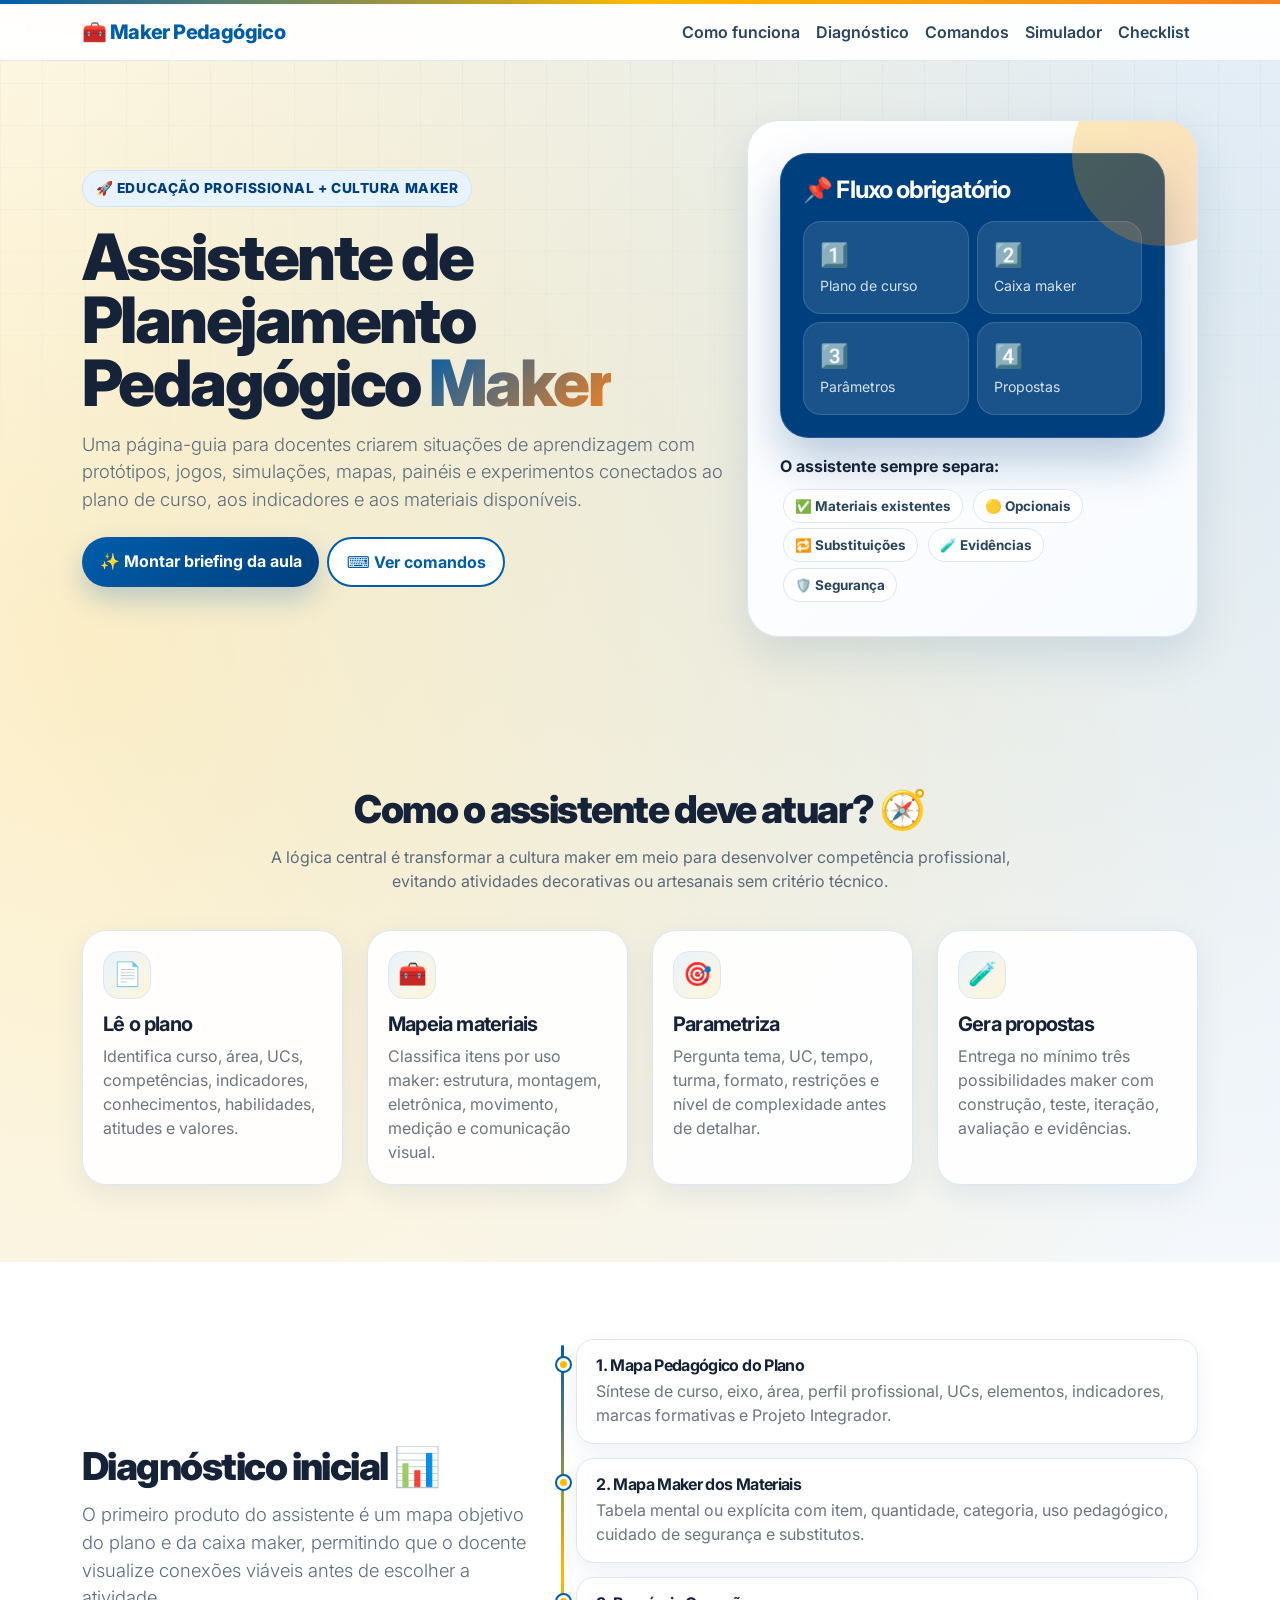
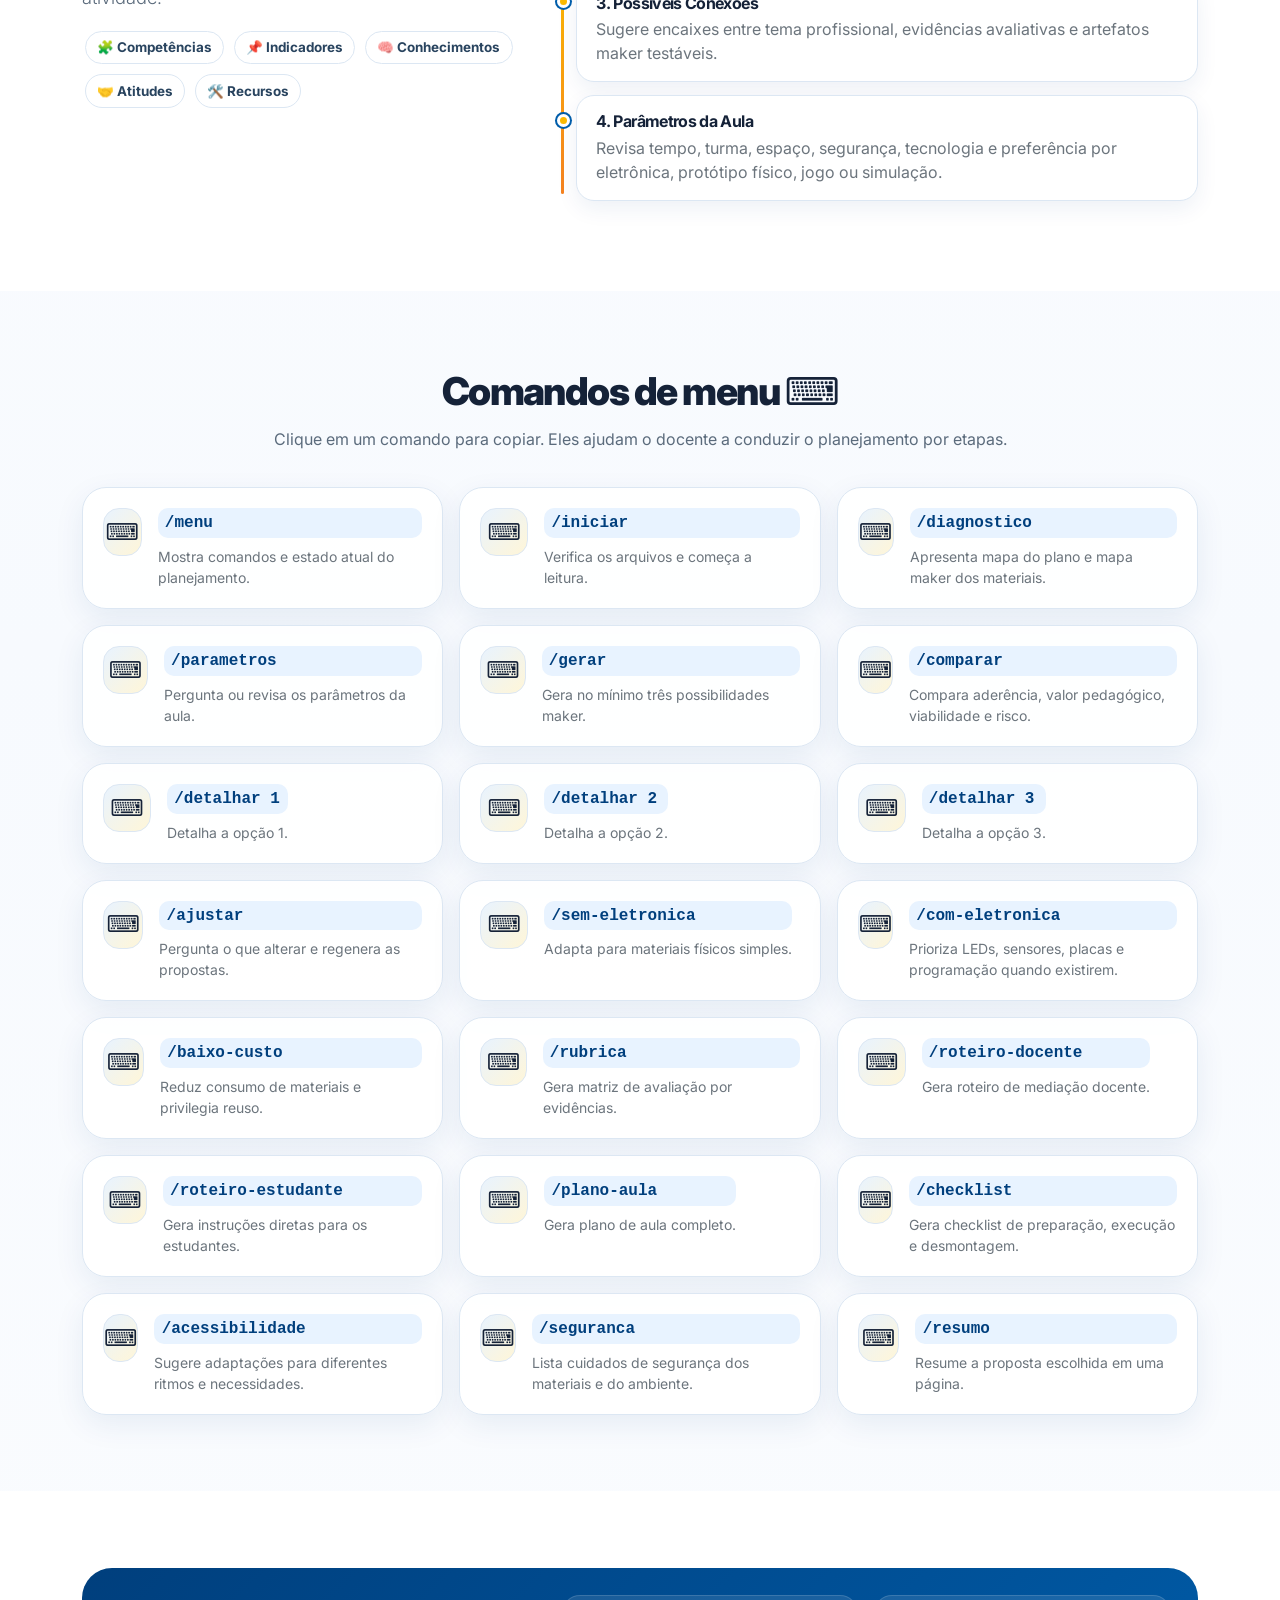
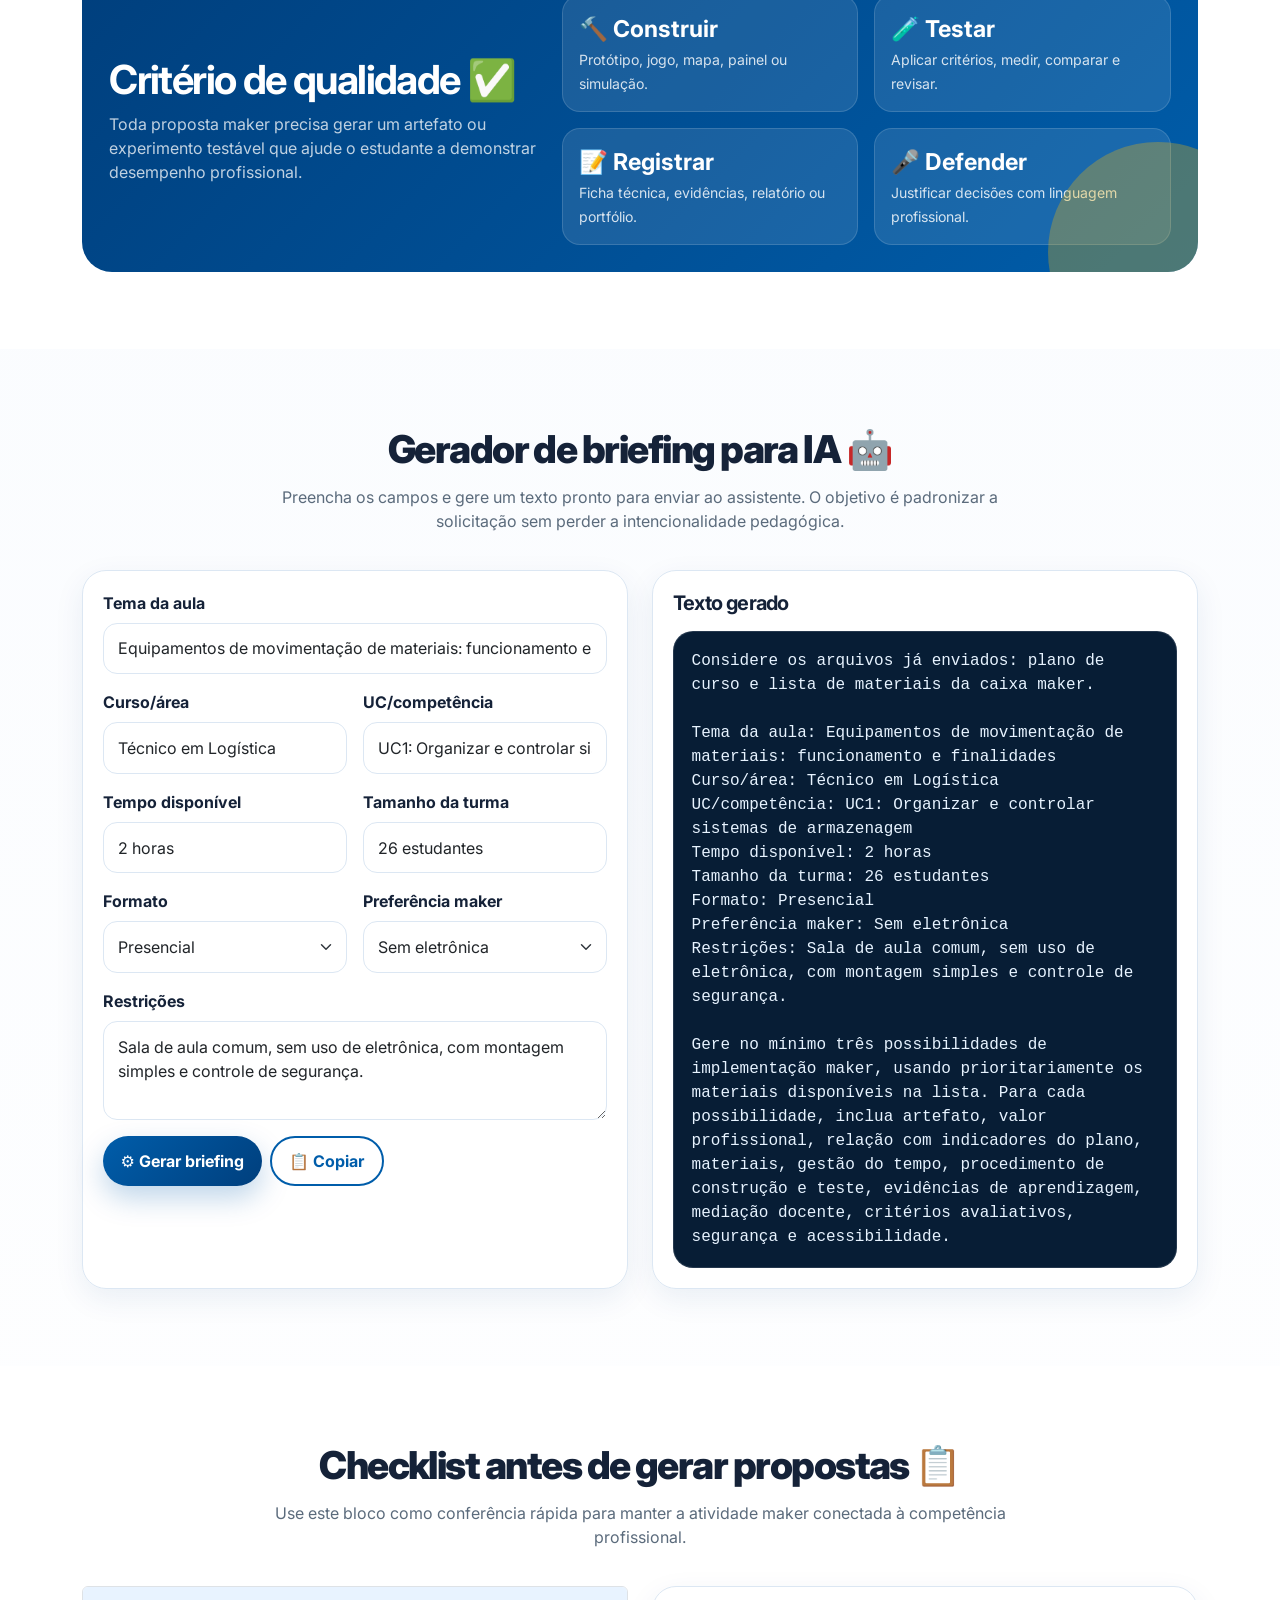
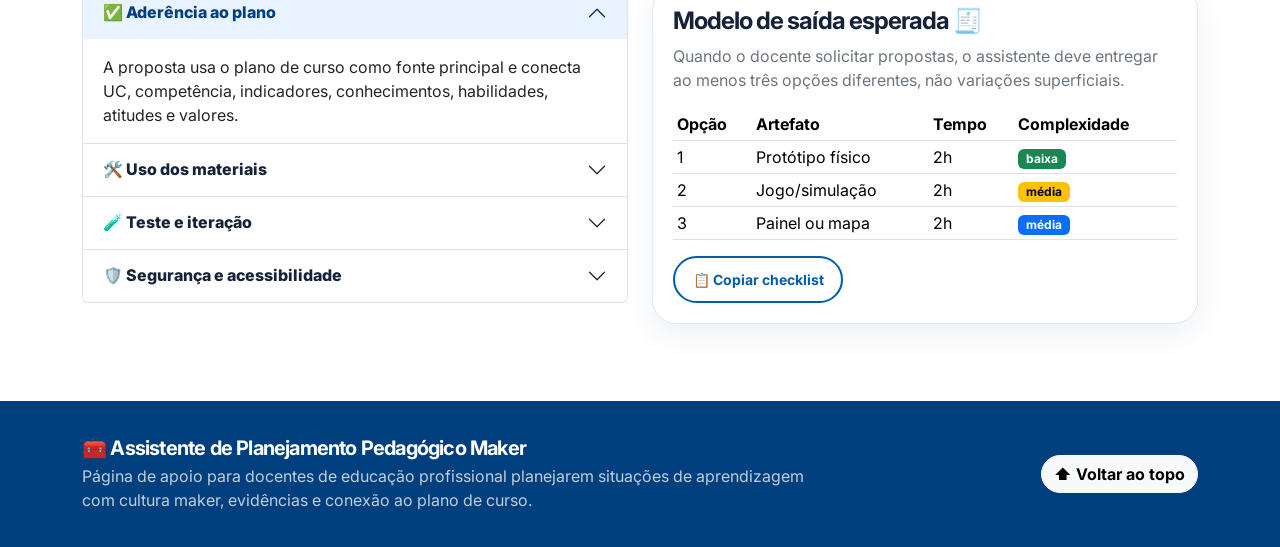
==== index.html @ 3ff9f296 "Add files via upload" ====
<!doctype html>
<html lang="pt-BR">
<head>
  <meta charset="utf-8">
  <meta name="viewport" content="width=device-width, initial-scale=1">
  <title>Assistente de Planejamento Pedagógico Maker | Senac SP</title>

  <!-- Bootstrap 5 -->
  <link href="https://cdn.jsdelivr.net/npm/bootstrap@5.3.3/dist/css/bootstrap.min.css" rel="stylesheet">
  <link rel="preconnect" href="https://fonts.googleapis.com">
  <link rel="preconnect" href="https://fonts.gstatic.com" crossorigin>
  <link href="https://fonts.googleapis.com/css2?family=Inter:wght@400;500;600;700;800&display=swap" rel="stylesheet">

  <style>
    :root{
      /* Paleta inspirada na identidade visual do Senac SP: azul institucional, amarelo/laranja de apoio e neutros claros */
      --senac-blue:#005DAA;
      --senac-blue-dark:#003F7D;
      --senac-blue-soft:#E8F3FF;
      --senac-yellow:#FBB900;
      --senac-orange:#F58220;
      --ink:#152238;
      --muted:#5B6B7C;
      --line:#DCE7F3;
      --bg:#F7FAFE;
      --white:#FFFFFF;
      --success:#1F9D55;
      --danger:#C0392B;
      --shadow:0 18px 45px rgba(0,63,125,.12);
      --radius:24px;
    }

    *{box-sizing:border-box}
    body{
      font-family:"Inter",system-ui,-apple-system,BlinkMacSystemFont,"Segoe UI",sans-serif;
      color:var(--ink);
      background:
        radial-gradient(circle at 8% 12%, rgba(251,185,0,.22), transparent 26%),
        radial-gradient(circle at 92% 5%, rgba(0,93,170,.13), transparent 24%),
        linear-gradient(180deg,#fff 0%, var(--bg) 42%, #fff 100%);
      overflow-x:hidden;
    }

    .navbar{
      backdrop-filter:blur(18px);
      background:rgba(255,255,255,.92);
      border-bottom:1px solid rgba(220,231,243,.9);
    }

    .navbar-brand{
      font-weight:800;
      color:var(--senac-blue)!important;
      letter-spacing:-.03em;
    }

    .nav-link{
      font-weight:600;
      color:#29445F!important;
    }

    .btn-senac{
      border:0;
      color:#fff;
      font-weight:700;
      border-radius:999px;
      padding:.75rem 1.1rem;
      background:linear-gradient(135deg,var(--senac-blue),var(--senac-blue-dark));
      box-shadow:0 12px 28px rgba(0,93,170,.25);
    }

    .btn-senac:hover{color:#fff; transform:translateY(-1px)}

    .btn-outline-senac{
      border:2px solid var(--senac-blue);
      color:var(--senac-blue);
      font-weight:700;
      border-radius:999px;
      padding:.68rem 1.1rem;
      background:#fff;
    }

    .btn-outline-senac:hover{
      color:#fff;
      background:var(--senac-blue);
    }

    .hero{
      position:relative;
      padding:7.5rem 0 4.5rem;
    }

    .hero::before{
      content:"";
      position:absolute;
      inset:0;
      background-image:
        linear-gradient(90deg, rgba(0,93,170,.06) 1px, transparent 1px),
        linear-gradient(0deg, rgba(0,93,170,.06) 1px, transparent 1px);
      background-size:42px 42px;
      mask-image:linear-gradient(180deg, rgba(0,0,0,.65), transparent 78%);
      pointer-events:none;
    }

    .hero-card{
      position:relative;
      background:linear-gradient(135deg,#fff 0%,#F8FBFF 100%);
      border:1px solid var(--line);
      border-radius:32px;
      box-shadow:var(--shadow);
      padding:2rem;
      overflow:hidden;
    }

    .hero-card::after{
      content:"";
      position:absolute;
      width:180px;
      height:180px;
      right:-55px;
      top:-55px;
      border-radius:50%;
      background:linear-gradient(135deg,var(--senac-yellow),var(--senac-orange));
      opacity:.28;
    }

    .eyebrow{
      display:inline-flex;
      align-items:center;
      gap:.5rem;
      background:var(--senac-blue-soft);
      color:var(--senac-blue-dark);
      border:1px solid #CFE6FF;
      padding:.45rem .8rem;
      border-radius:999px;
      font-size:.86rem;
      font-weight:800;
      text-transform:uppercase;
      letter-spacing:.04em;
    }

    h1,h2,h3,h4{letter-spacing:-.04em}
    h1{
      font-size:clamp(2.3rem,5vw,4.9rem);
      line-height:.98;
      font-weight:850;
      margin:1.2rem 0 1rem;
    }

    .text-gradient{
      background:linear-gradient(135deg,var(--senac-blue),var(--senac-orange));
      -webkit-background-clip:text;
      background-clip:text;
      color:transparent;
    }

    .lead{color:var(--muted); font-size:1.15rem}

    .floating-panel{
      background:var(--senac-blue-dark);
      color:#fff;
      border-radius:28px;
      padding:1.4rem;
      box-shadow:0 22px 48px rgba(0,63,125,.28);
      border:1px solid rgba(255,255,255,.14);
    }

    .metric{
      background:rgba(255,255,255,.1);
      border:1px solid rgba(255,255,255,.14);
      border-radius:18px;
      padding:1rem;
      height:100%;
    }

    .metric strong{font-size:1.45rem; display:block}
    .metric span{font-size:.88rem; opacity:.82}

    section{padding:4.8rem 0}

    .section-title{
      font-weight:850;
      font-size:clamp(1.8rem,3vw,3rem);
      margin-bottom:.8rem;
    }

    .section-subtitle{
      color:var(--muted);
      max-width:760px;
      margin:0 auto 2.3rem;
    }

    .soft-card{
      background:rgba(255,255,255,.94);
      border:1px solid var(--line);
      border-radius:var(--radius);
      padding:1.25rem;
      box-shadow:0 10px 30px rgba(0,63,125,.08);
      height:100%;
    }

    .icon-badge{
      width:48px;
      height:48px;
      border-radius:16px;
      display:grid;
      place-items:center;
      font-size:1.45rem;
      background:linear-gradient(135deg,var(--senac-blue-soft),#fff6d8);
      border:1px solid var(--line);
      margin-bottom:.85rem;
    }

    .pill{
      display:inline-flex;
      gap:.4rem;
      align-items:center;
      border-radius:999px;
      padding:.36rem .7rem;
      background:#fff;
      border:1px solid var(--line);
      font-size:.84rem;
      font-weight:700;
      color:#29445F;
      margin:.18rem;
    }

    .timeline{
      position:relative;
      padding-left:1.2rem;
    }

    .timeline::before{
      content:"";
      position:absolute;
      left:.25rem;
      top:.4rem;
      bottom:.4rem;
      width:3px;
      border-radius:999px;
      background:linear-gradient(var(--senac-blue),var(--senac-yellow),var(--senac-orange));
    }

    .timeline-item{
      position:relative;
      background:#fff;
      border:1px solid var(--line);
      border-radius:18px;
      padding:1rem 1rem 1rem 1.2rem;
      margin-bottom:.85rem;
      box-shadow:0 8px 22px rgba(0,63,125,.07);
    }

    .timeline-item::before{
      content:"";
      position:absolute;
      left:-1.24rem;
      top:1.1rem;
      width:13px;
      height:13px;
      border-radius:50%;
      background:var(--senac-yellow);
      border:3px solid #fff;
      box-shadow:0 0 0 2px var(--senac-blue);
    }

    .command-card{
      cursor:pointer;
      transition:.2s ease;
    }

    .command-card:hover{
      transform:translateY(-4px);
      border-color:#BBD9F6;
      box-shadow:0 16px 36px rgba(0,93,170,.13);
    }

    .command{
      color:var(--senac-blue-dark);
      font-weight:850;
      font-family:ui-monospace,SFMono-Regular,Menlo,Consolas,"Liberation Mono",monospace;
      background:var(--senac-blue-soft);
      border-radius:10px;
      padding:.18rem .45rem;
    }

    .workflow-box{
      background:linear-gradient(135deg,var(--senac-blue-dark),var(--senac-blue));
      color:#fff;
      border-radius:30px;
      padding:1.7rem;
      position:relative;
      overflow:hidden;
    }

    .workflow-box::after{
      content:"";
      position:absolute;
      inset:auto -70px -90px auto;
      width:220px;
      height:220px;
      border-radius:50%;
      background:rgba(251,185,0,.3);
    }

    .form-control,.form-select{
      border-radius:14px;
      border:1px solid var(--line);
      padding:.8rem .9rem;
    }

    .form-control:focus,.form-select:focus{
      border-color:var(--senac-blue);
      box-shadow:0 0 0 .22rem rgba(0,93,170,.12);
    }

    .output-box{
      min-height:210px;
      background:#071D35;
      color:#E7F3FF;
      border-radius:20px;
      padding:1.1rem;
      font-family:ui-monospace,SFMono-Regular,Menlo,Consolas,"Liberation Mono",monospace;
      white-space:pre-wrap;
      border:1px solid rgba(255,255,255,.12);
    }

    .accordion-button{
      font-weight:800;
      color:var(--ink);
    }

    .accordion-button:not(.collapsed){
      background:var(--senac-blue-soft);
      color:var(--senac-blue-dark);
      box-shadow:none;
    }

    .footer{
      background:var(--senac-blue-dark);
      color:#fff;
      padding:2.2rem 0;
    }

    .copy-toast{
      position:fixed;
      right:1rem;
      bottom:1rem;
      background:var(--senac-blue-dark);
      color:#fff;
      border:1px solid rgba(255,255,255,.15);
      padding:.85rem 1rem;
      border-radius:16px;
      box-shadow:0 18px 40px rgba(0,0,0,.25);
      transform:translateY(120%);
      opacity:0;
      transition:.25s ease;
      z-index:2000;
    }

    .copy-toast.show{
      transform:translateY(0);
      opacity:1;
    }

    .senac-stripe{
      height:6px;
      background:linear-gradient(90deg,var(--senac-blue),var(--senac-yellow),var(--senac-orange));
    }

    @media(max-width:767px){
      .hero{padding:6.2rem 0 3rem}
      .hero-card{padding:1.25rem}
      section{padding:3.2rem 0}
    }
  </style>
</head>
<body>
  <div class="senac-stripe fixed-top"></div>

  <nav class="navbar navbar-expand-lg fixed-top mt-1">
    <div class="container">
      <a class="navbar-brand" href="#inicio">🧰 Maker Pedagógico</a>
      <button class="navbar-toggler" type="button" data-bs-toggle="collapse" data-bs-target="#menuPrincipal" aria-controls="menuPrincipal" aria-expanded="false" aria-label="Abrir menu">
        <span class="navbar-toggler-icon"></span>
      </button>
      <div class="collapse navbar-collapse" id="menuPrincipal">
        <ul class="navbar-nav ms-auto mb-2 mb-lg-0">
          <li class="nav-item"><a class="nav-link" href="#como-funciona">Como funciona</a></li>
          <li class="nav-item"><a class="nav-link" href="#diagnostico">Diagnóstico</a></li>
          <li class="nav-item"><a class="nav-link" href="#comandos">Comandos</a></li>
          <li class="nav-item"><a class="nav-link" href="#simulador">Simulador</a></li>
          <li class="nav-item"><a class="nav-link" href="#checklist">Checklist</a></li>
        </ul>
      </div>
    </div>
  </nav>

  <header class="hero" id="inicio">
    <div class="container position-relative">
      <div class="row g-4 align-items-center">
        <div class="col-lg-7">
          <span class="eyebrow">🚀 Educação Profissional + Cultura Maker</span>
          <h1>Assistente de Planejamento Pedagógico <span class="text-gradient">Maker</span></h1>
          <p class="lead mb-4">Uma página-guia para docentes criarem situações de aprendizagem com protótipos, jogos, simulações, mapas, painéis e experimentos conectados ao plano de curso, aos indicadores e aos materiais disponíveis.</p>
          <div class="d-flex flex-wrap gap-2">
            <a href="#simulador" class="btn btn-senac">✨ Montar briefing da aula</a>
            <a href="#comandos" class="btn btn-outline-senac">⌨️ Ver comandos</a>
          </div>
        </div>
        <div class="col-lg-5">
          <div class="hero-card">
            <div class="floating-panel mb-3">
              <h2 class="h4 fw-bold mb-3">📌 Fluxo obrigatório</h2>
              <div class="row g-2">
                <div class="col-6">
                  <div class="metric"><strong>1️⃣</strong><span>Plano de curso</span></div>
                </div>
                <div class="col-6">
                  <div class="metric"><strong>2️⃣</strong><span>Caixa maker</span></div>
                </div>
                <div class="col-6">
                  <div class="metric"><strong>3️⃣</strong><span>Parâmetros</span></div>
                </div>
                <div class="col-6">
                  <div class="metric"><strong>4️⃣</strong><span>Propostas</span></div>
                </div>
              </div>
            </div>
            <p class="mb-2 fw-bold">O assistente sempre separa:</p>
            <span class="pill">✅ Materiais existentes</span>
            <span class="pill">🟡 Opcionais</span>
            <span class="pill">🔁 Substituições</span>
            <span class="pill">🧪 Evidências</span>
            <span class="pill">🛡️ Segurança</span>
          </div>
        </div>
      </div>
    </div>
  </header>

  <main>
    <section id="como-funciona">
      <div class="container">
        <div class="text-center">
          <h2 class="section-title">Como o assistente deve atuar? 🧭</h2>
          <p class="section-subtitle">A lógica central é transformar a cultura maker em meio para desenvolver competência profissional, evitando atividades decorativas ou artesanais sem critério técnico.</p>
        </div>
        <div class="row g-4">
          <div class="col-md-6 col-lg-3">
            <div class="soft-card">
              <div class="icon-badge">📄</div>
              <h3 class="h5 fw-bold">Lê o plano</h3>
              <p class="text-secondary mb-0">Identifica curso, área, UCs, competências, indicadores, conhecimentos, habilidades, atitudes e valores.</p>
            </div>
          </div>
          <div class="col-md-6 col-lg-3">
            <div class="soft-card">
              <div class="icon-badge">🧰</div>
              <h3 class="h5 fw-bold">Mapeia materiais</h3>
              <p class="text-secondary mb-0">Classifica itens por uso maker: estrutura, montagem, eletrônica, movimento, medição e comunicação visual.</p>
            </div>
          </div>
          <div class="col-md-6 col-lg-3">
            <div class="soft-card">
              <div class="icon-badge">🎯</div>
              <h3 class="h5 fw-bold">Parametriza</h3>
              <p class="text-secondary mb-0">Pergunta tema, UC, tempo, turma, formato, restrições e nível de complexidade antes de detalhar.</p>
            </div>
          </div>
          <div class="col-md-6 col-lg-3">
            <div class="soft-card">
              <div class="icon-badge">🧪</div>
              <h3 class="h5 fw-bold">Gera propostas</h3>
              <p class="text-secondary mb-0">Entrega no mínimo três possibilidades maker com construção, teste, iteração, avaliação e evidências.</p>
            </div>
          </div>
        </div>
      </div>
    </section>

    <section id="diagnostico" class="bg-white">
      <div class="container">
        <div class="row g-4 align-items-center">
          <div class="col-lg-5">
            <h2 class="section-title">Diagnóstico inicial 📊</h2>
            <p class="lead">O primeiro produto do assistente é um mapa objetivo do plano e da caixa maker, permitindo que o docente visualize conexões viáveis antes de escolher a atividade.</p>
            <div class="d-flex flex-wrap gap-1 mt-3">
              <span class="pill">🧩 Competências</span>
              <span class="pill">📌 Indicadores</span>
              <span class="pill">🧠 Conhecimentos</span>
              <span class="pill">🤝 Atitudes</span>
              <span class="pill">🛠️ Recursos</span>
            </div>
          </div>
          <div class="col-lg-7">
            <div class="timeline">
              <div class="timeline-item">
                <h3 class="h6 fw-bold mb-1">1. Mapa Pedagógico do Plano</h3>
                <p class="mb-0 text-secondary">Síntese de curso, eixo, área, perfil profissional, UCs, elementos, indicadores, marcas formativas e Projeto Integrador.</p>
              </div>
              <div class="timeline-item">
                <h3 class="h6 fw-bold mb-1">2. Mapa Maker dos Materiais</h3>
                <p class="mb-0 text-secondary">Tabela mental ou explícita com item, quantidade, categoria, uso pedagógico, cuidado de segurança e substitutos.</p>
              </div>
              <div class="timeline-item">
                <h3 class="h6 fw-bold mb-1">3. Possíveis Conexões</h3>
                <p class="mb-0 text-secondary">Sugere encaixes entre tema profissional, evidências avaliativas e artefatos maker testáveis.</p>
              </div>
              <div class="timeline-item">
                <h3 class="h6 fw-bold mb-1">4. Parâmetros da Aula</h3>
                <p class="mb-0 text-secondary">Revisa tempo, turma, espaço, segurança, tecnologia e preferência por eletrônica, protótipo físico, jogo ou simulação.</p>
              </div>
            </div>
          </div>
        </div>
      </div>
    </section>

    <section id="comandos">
      <div class="container">
        <div class="text-center">
          <h2 class="section-title">Comandos de menu ⌨️</h2>
          <p class="section-subtitle">Clique em um comando para copiar. Eles ajudam o docente a conduzir o planejamento por etapas.</p>
        </div>
        <div class="row g-3" id="commandGrid"></div>
      </div>
    </section>

    <section class="bg-white">
      <div class="container">
        <div class="workflow-box">
          <div class="row g-4 align-items-center position-relative">
            <div class="col-lg-5">
              <h2 class="fw-bold display-6">Critério de qualidade ✅</h2>
              <p class="mb-0 opacity-75">Toda proposta maker precisa gerar um artefato ou experimento testável que ajude o estudante a demonstrar desempenho profissional.</p>
            </div>
            <div class="col-lg-7">
              <div class="row g-3">
                <div class="col-md-6"><div class="metric"><strong>🔨 Construir</strong><span>Protótipo, jogo, mapa, painel ou simulação.</span></div></div>
                <div class="col-md-6"><div class="metric"><strong>🧪 Testar</strong><span>Aplicar critérios, medir, comparar e revisar.</span></div></div>
                <div class="col-md-6"><div class="metric"><strong>📝 Registrar</strong><span>Ficha técnica, evidências, relatório ou portfólio.</span></div></div>
                <div class="col-md-6"><div class="metric"><strong>🎤 Defender</strong><span>Justificar decisões com linguagem profissional.</span></div></div>
              </div>
            </div>
          </div>
        </div>
      </div>
    </section>

    <section id="simulador">
      <div class="container">
        <div class="text-center">
          <h2 class="section-title">Gerador de briefing para IA 🤖</h2>
          <p class="section-subtitle">Preencha os campos e gere um texto pronto para enviar ao assistente. O objetivo é padronizar a solicitação sem perder a intencionalidade pedagógica.</p>
        </div>
        <div class="row g-4">
          <div class="col-lg-6">
            <div class="soft-card">
              <div class="row g-3">
                <div class="col-12">
                  <label class="form-label fw-bold">Tema da aula</label>
                  <input id="tema" class="form-control" value="Equipamentos de movimentação de materiais: funcionamento e finalidades">
                </div>
                <div class="col-md-6">
                  <label class="form-label fw-bold">Curso/área</label>
                  <input id="curso" class="form-control" value="Técnico em Logística">
                </div>
                <div class="col-md-6">
                  <label class="form-label fw-bold">UC/competência</label>
                  <input id="uc" class="form-control" value="UC1: Organizar e controlar sistemas de armazenagem">
                </div>
                <div class="col-md-6">
                  <label class="form-label fw-bold">Tempo disponível</label>
                  <input id="tempo" class="form-control" value="2 horas">
                </div>
                <div class="col-md-6">
                  <label class="form-label fw-bold">Tamanho da turma</label>
                  <input id="turma" class="form-control" value="26 estudantes">
                </div>
                <div class="col-md-6">
                  <label class="form-label fw-bold">Formato</label>
                  <select id="formato" class="form-select">
                    <option selected>Presencial</option>
                    <option>Híbrido</option>
                    <option>A distância</option>
                  </select>
                </div>
                <div class="col-md-6">
                  <label class="form-label fw-bold">Preferência maker</label>
                  <select id="preferencia" class="form-select">
                    <option selected>Sem eletrônica</option>
                    <option>Com eletrônica/programação</option>
                    <option>Tanto faz</option>
                    <option>Baixo custo</option>
                  </select>
                </div>
                <div class="col-12">
                  <label class="form-label fw-bold">Restrições</label>
                  <textarea id="restricoes" class="form-control" rows="3">Sala de aula comum, sem uso de eletrônica, com montagem simples e controle de segurança.</textarea>
                </div>
                <div class="col-12 d-flex gap-2 flex-wrap">
                  <button class="btn btn-senac" onclick="gerarBriefing()">⚙️ Gerar briefing</button>
                  <button class="btn btn-outline-senac" onclick="copiarBriefing()">📋 Copiar</button>
                </div>
              </div>
            </div>
          </div>
          <div class="col-lg-6">
            <div class="soft-card h-100">
              <h3 class="h5 fw-bold mb-3">Texto gerado</h3>
              <div id="saida" class="output-box">Clique em “Gerar briefing” para montar sua solicitação.</div>
            </div>
          </div>
        </div>
      </div>
    </section>

    <section id="checklist" class="bg-white">
      <div class="container">
        <div class="text-center">
          <h2 class="section-title">Checklist antes de gerar propostas 📋</h2>
          <p class="section-subtitle">Use este bloco como conferência rápida para manter a atividade maker conectada à competência profissional.</p>
        </div>
        <div class="row g-4">
          <div class="col-lg-6">
            <div class="accordion" id="accordionChecklist">
              <div class="accordion-item">
                <h3 class="accordion-header"><button class="accordion-button" type="button" data-bs-toggle="collapse" data-bs-target="#item1">✅ Aderência ao plano</button></h3>
                <div id="item1" class="accordion-collapse collapse show" data-bs-parent="#accordionChecklist"><div class="accordion-body">A proposta usa o plano de curso como fonte principal e conecta UC, competência, indicadores, conhecimentos, habilidades, atitudes e valores.</div></div>
              </div>
              <div class="accordion-item">
                <h3 class="accordion-header"><button class="accordion-button collapsed" type="button" data-bs-toggle="collapse" data-bs-target="#item2">🛠️ Uso dos materiais</button></h3>
                <div id="item2" class="accordion-collapse collapse" data-bs-parent="#accordionChecklist"><div class="accordion-body">A atividade prioriza materiais disponíveis, separa opcionais e propõe substituições quando algum insumo estiver ausente ou ilegível.</div></div>
              </div>
              <div class="accordion-item">
                <h3 class="accordion-header"><button class="accordion-button collapsed" type="button" data-bs-toggle="collapse" data-bs-target="#item3">🧪 Teste e iteração</button></h3>
                <div id="item3" class="accordion-collapse collapse" data-bs-parent="#accordionChecklist"><div class="accordion-body">O estudante constrói, testa, mede ou compara, revisa a solução e apresenta evidências observáveis de aprendizagem.</div></div>
              </div>
              <div class="accordion-item">
                <h3 class="accordion-header"><button class="accordion-button collapsed" type="button" data-bs-toggle="collapse" data-bs-target="#item4">🛡️ Segurança e acessibilidade</button></h3>
                <div id="item4" class="accordion-collapse collapse" data-bs-parent="#accordionChecklist"><div class="accordion-body">A proposta considera riscos, descarte, reuso, diferentes ritmos de aprendizagem e formas equivalentes de participação.</div></div>
              </div>
            </div>
          </div>
          <div class="col-lg-6">
            <div class="soft-card">
              <h3 class="h4 fw-bold">Modelo de saída esperada 🧾</h3>
              <p class="text-secondary">Quando o docente solicitar propostas, o assistente deve entregar ao menos três opções diferentes, não variações superficiais.</p>
              <div class="table-responsive">
                <table class="table table-sm align-middle">
                  <thead>
                    <tr>
                      <th>Opção</th>
                      <th>Artefato</th>
                      <th>Tempo</th>
                      <th>Complexidade</th>
                    </tr>
                  </thead>
                  <tbody>
                    <tr><td>1</td><td>Protótipo físico</td><td>2h</td><td><span class="badge text-bg-success">baixa</span></td></tr>
                    <tr><td>2</td><td>Jogo/simulação</td><td>2h</td><td><span class="badge text-bg-warning">média</span></td></tr>
                    <tr><td>3</td><td>Painel ou mapa</td><td>2h</td><td><span class="badge text-bg-primary">média</span></td></tr>
                  </tbody>
                </table>
              </div>
              <button class="btn btn-outline-senac btn-sm" onclick="copiarChecklist()">📋 Copiar checklist</button>
            </div>
          </div>
        </div>
      </div>
    </section>
  </main>

  <footer class="footer">
    <div class="container">
      <div class="row g-3 align-items-center">
        <div class="col-md-8">
          <h2 class="h5 fw-bold mb-1">🧰 Assistente de Planejamento Pedagógico Maker</h2>
          <p class="mb-0 opacity-75">Página de apoio para docentes de educação profissional planejarem situações de aprendizagem com cultura maker, evidências e conexão ao plano de curso.</p>
        </div>
        <div class="col-md-4 text-md-end">
          <a class="btn btn-light rounded-pill fw-bold" href="#inicio">⬆️ Voltar ao topo</a>
        </div>
      </div>
    </div>
  </footer>

  <div id="toast" class="copy-toast">✅ Copiado para a área de transferência!</div>

  <script src="https://cdn.jsdelivr.net/npm/bootstrap@5.3.3/dist/js/bootstrap.bundle.min.js"></script>
  <script>
    const comandos = [
      {cmd:'/menu', desc:'Mostra comandos e estado atual do planejamento.'},
      {cmd:'/iniciar', desc:'Verifica os arquivos e começa a leitura.'},
      {cmd:'/diagnostico', desc:'Apresenta mapa do plano e mapa maker dos materiais.'},
      {cmd:'/parametros', desc:'Pergunta ou revisa os parâmetros da aula.'},
      {cmd:'/gerar', desc:'Gera no mínimo três possibilidades maker.'},
      {cmd:'/comparar', desc:'Compara aderência, valor pedagógico, viabilidade e risco.'},
      {cmd:'/detalhar 1', desc:'Detalha a opção 1.'},
      {cmd:'/detalhar 2', desc:'Detalha a opção 2.'},
      {cmd:'/detalhar 3', desc:'Detalha a opção 3.'},
      {cmd:'/ajustar', desc:'Pergunta o que alterar e regenera as propostas.'},
      {cmd:'/sem-eletronica', desc:'Adapta para materiais físicos simples.'},
      {cmd:'/com-eletronica', desc:'Prioriza LEDs, sensores, placas e programação quando existirem.'},
      {cmd:'/baixo-custo', desc:'Reduz consumo de materiais e privilegia reuso.'},
      {cmd:'/rubrica', desc:'Gera matriz de avaliação por evidências.'},
      {cmd:'/roteiro-docente', desc:'Gera roteiro de mediação docente.'},
      {cmd:'/roteiro-estudante', desc:'Gera instruções diretas para os estudantes.'},
      {cmd:'/plano-aula', desc:'Gera plano de aula completo.'},
      {cmd:'/checklist', desc:'Gera checklist de preparação, execução e desmontagem.'},
      {cmd:'/acessibilidade', desc:'Sugere adaptações para diferentes ritmos e necessidades.'},
      {cmd:'/seguranca', desc:'Lista cuidados de segurança dos materiais e do ambiente.'},
      {cmd:'/resumo', desc:'Resume a proposta escolhida em uma página.'}
    ];

    const grid = document.getElementById('commandGrid');
    comandos.forEach(item => {
      const col = document.createElement('div');
      col.className = 'col-md-6 col-lg-4';
      col.innerHTML = `
        <div class="soft-card command-card" onclick="copiarTexto('${item.cmd.replace('/','\\/')}')" title="Clique para copiar">
          <div class="d-flex align-items-start gap-3">
            <div class="icon-badge mb-0">⌨️</div>
            <div>
              <div class="command">${item.cmd}</div>
              <p class="small text-secondary mb-0 mt-2">${item.desc}</p>
            </div>
          </div>
        </div>`;
      grid.appendChild(col);
    });

    function gerarBriefing(){
      const tema = document.getElementById('tema').value.trim();
      const curso = document.getElementById('curso').value.trim();
      const uc = document.getElementById('uc').value.trim();
      const tempo = document.getElementById('tempo').value.trim();
      const turma = document.getElementById('turma').value.trim();
      const formato = document.getElementById('formato').value;
      const preferencia = document.getElementById('preferencia').value;
      const restricoes = document.getElementById('restricoes').value.trim();

      const texto = `Considere os arquivos já enviados: plano de curso e lista de materiais da caixa maker.\n\nTema da aula: ${tema}\nCurso/área: ${curso}\nUC/competência: ${uc}\nTempo disponível: ${tempo}\nTamanho da turma: ${turma}\nFormato: ${formato}\nPreferência maker: ${preferencia}\nRestrições: ${restricoes}\n\nGere no mínimo três possibilidades de implementação maker, usando prioritariamente os materiais disponíveis na lista. Para cada possibilidade, inclua artefato, valor profissional, relação com indicadores do plano, materiais, gestão do tempo, procedimento de construção e teste, evidências de aprendizagem, mediação docente, critérios avaliativos, segurança e acessibilidade.`;

      document.getElementById('saida').textContent = texto;
    }

    async function copiarTexto(texto){
      const normalizado = texto.replace('\\/','/');
      await navigator.clipboard.writeText(normalizado);
      mostrarToast();
    }

    async function copiarBriefing(){
      const saida = document.getElementById('saida').textContent;
      await navigator.clipboard.writeText(saida);
      mostrarToast();
    }

    async function copiarChecklist(){
      const texto = `Checklist antes de gerar propostas maker:\n- Usar o plano de curso como fonte principal.\n- Conectar UC, competência, indicadores, conhecimentos, habilidades, atitudes e valores.\n- Usar materiais existentes e separar opcionais/substituições.\n- Gerar artefato, protótipo, simulação, jogo, mapa, painel ou experimento testável.\n- Incluir construção, teste, iteração e reflexão.\n- Prever gestão do tempo, evidências, segurança, acessibilidade e descarte/reuso.`;
      await navigator.clipboard.writeText(texto);
      mostrarToast();
    }

    function mostrarToast(){
      const toast = document.getElementById('toast');
      toast.classList.add('show');
      setTimeout(()=>toast.classList.remove('show'),2200);
    }

    gerarBriefing();
  </script>
</body>
</html>
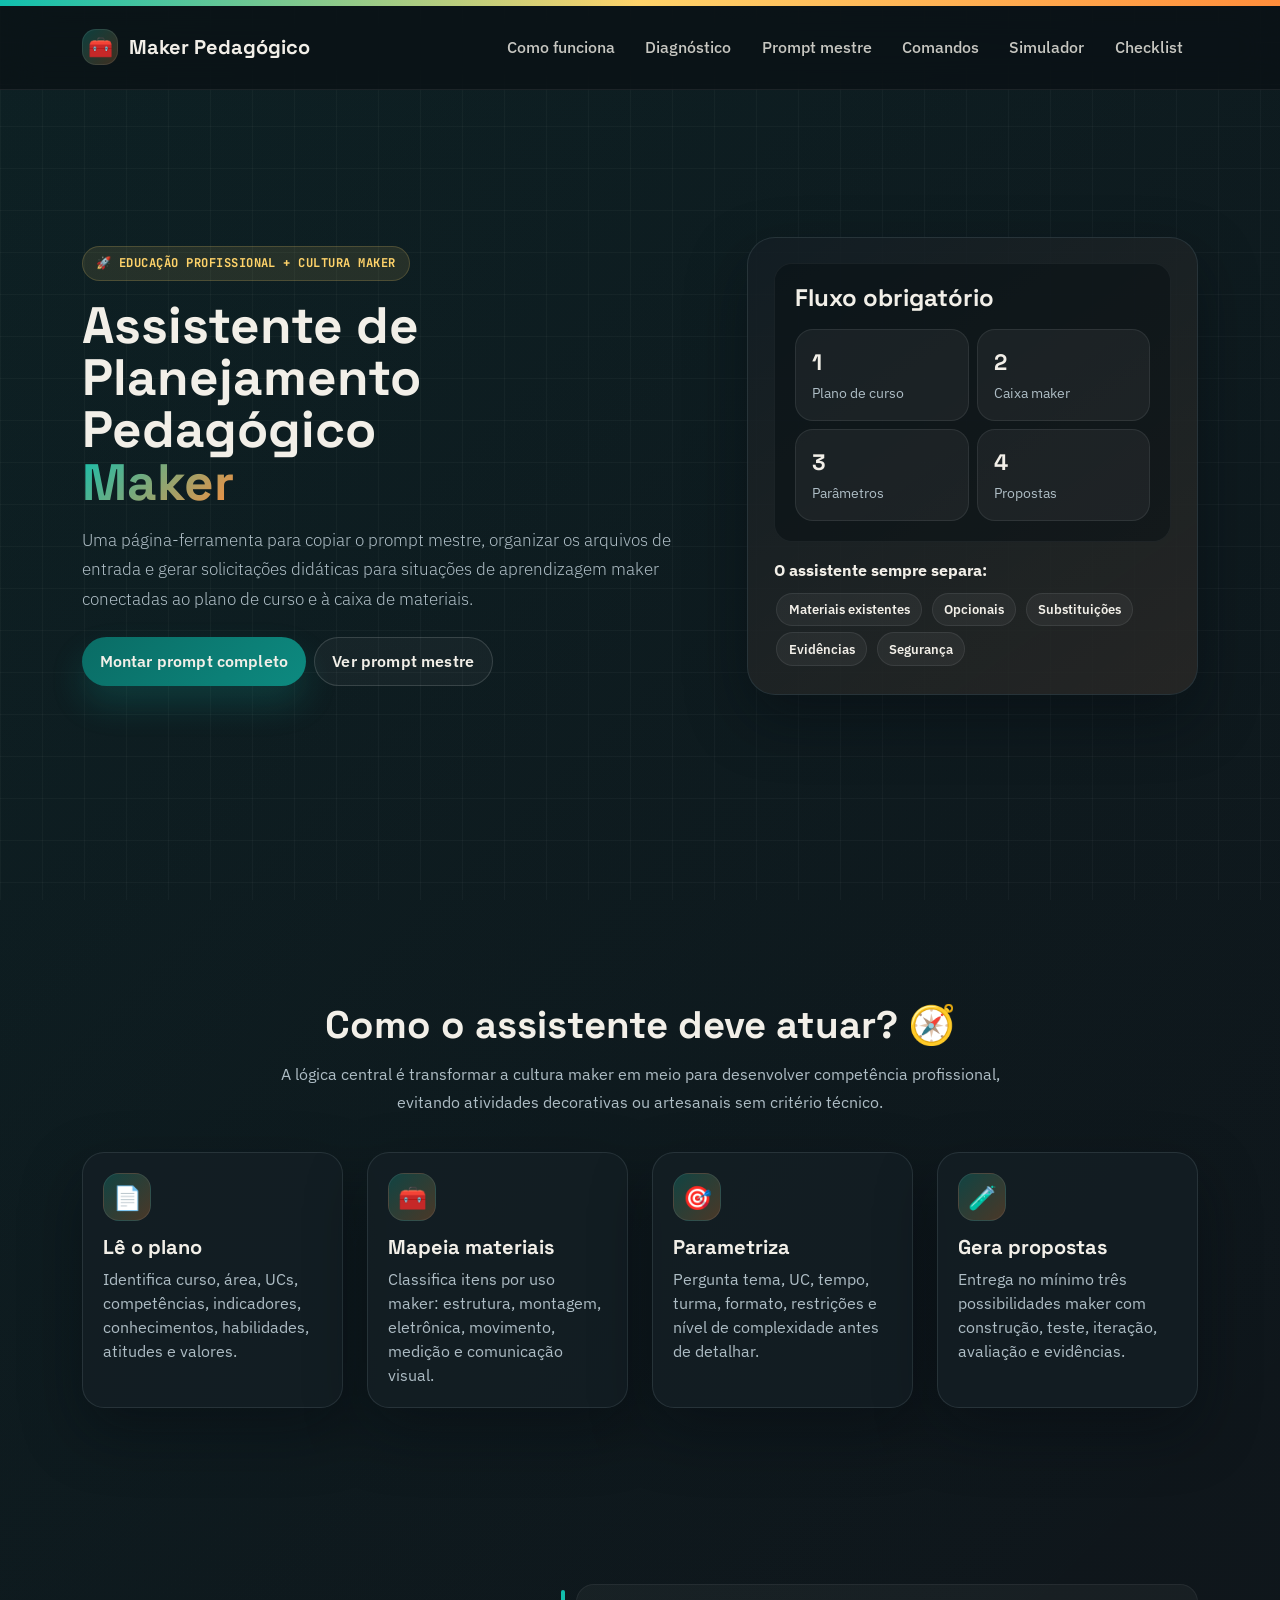
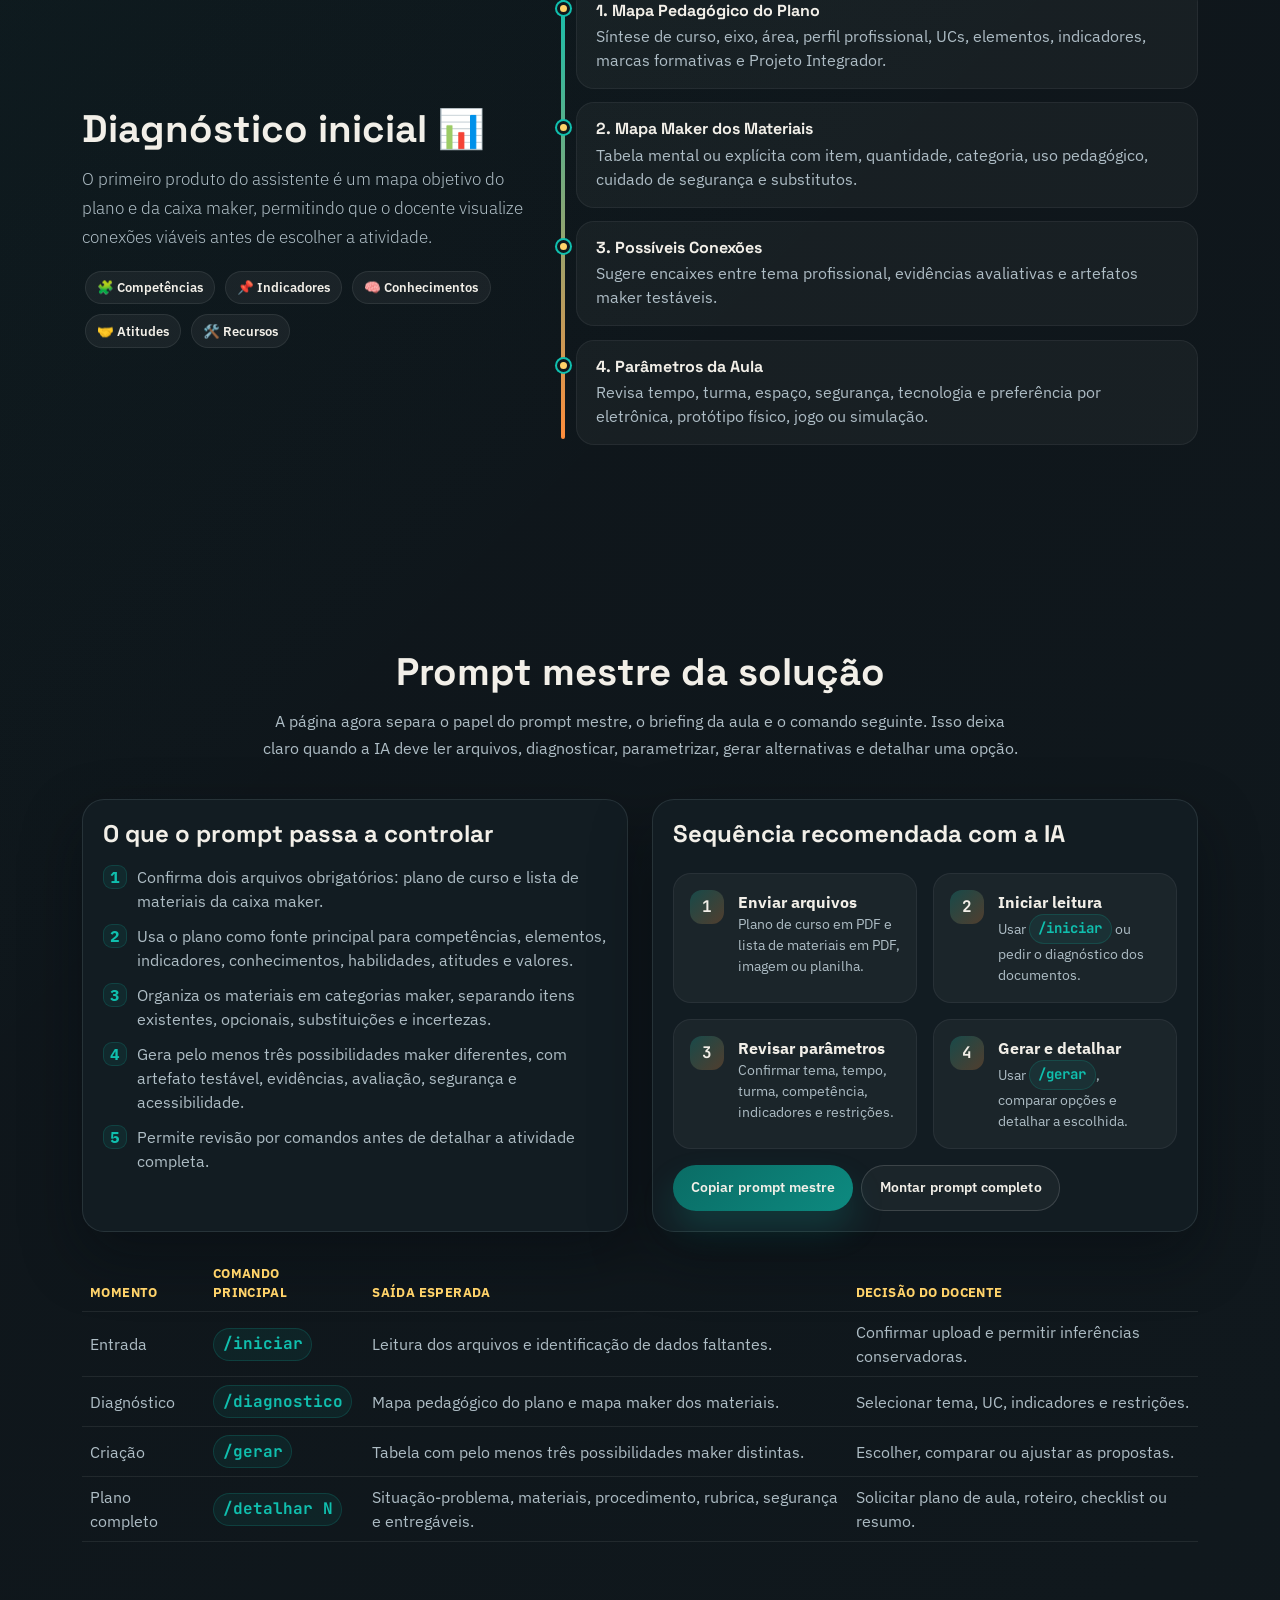
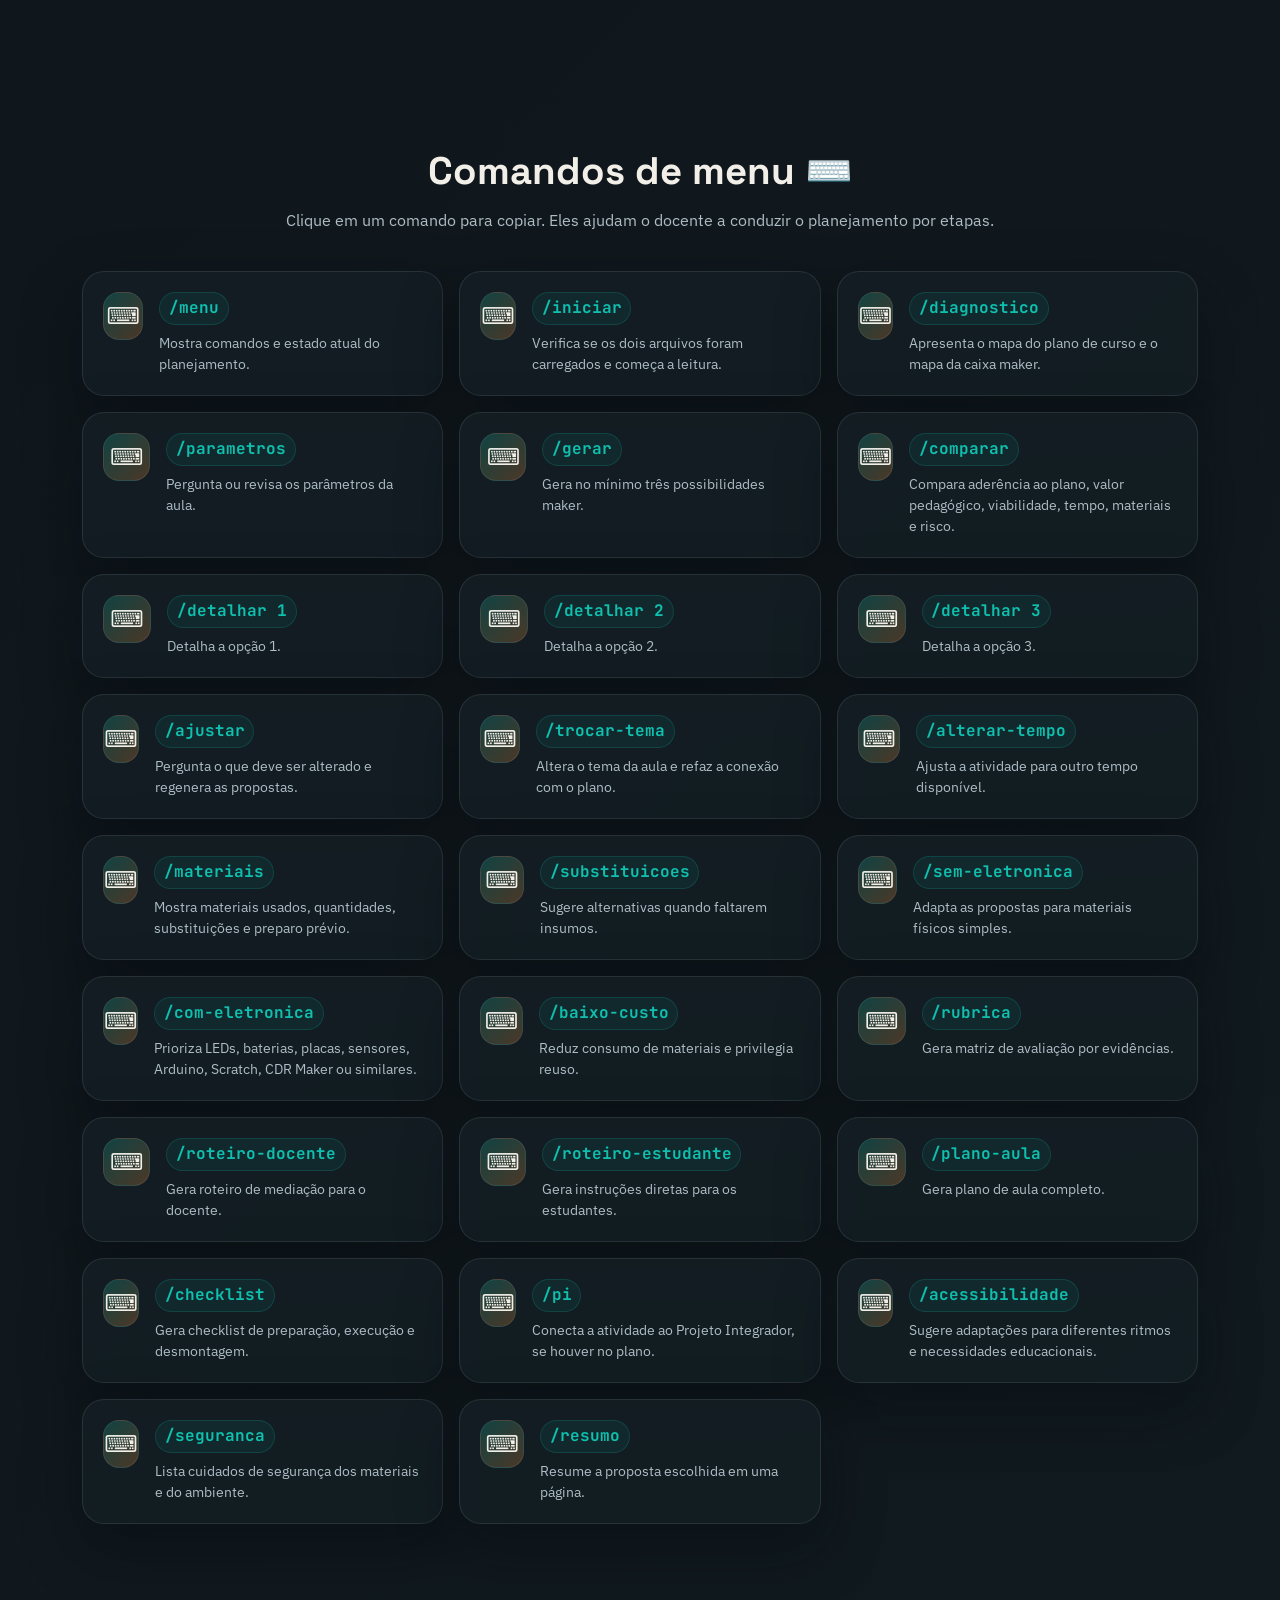
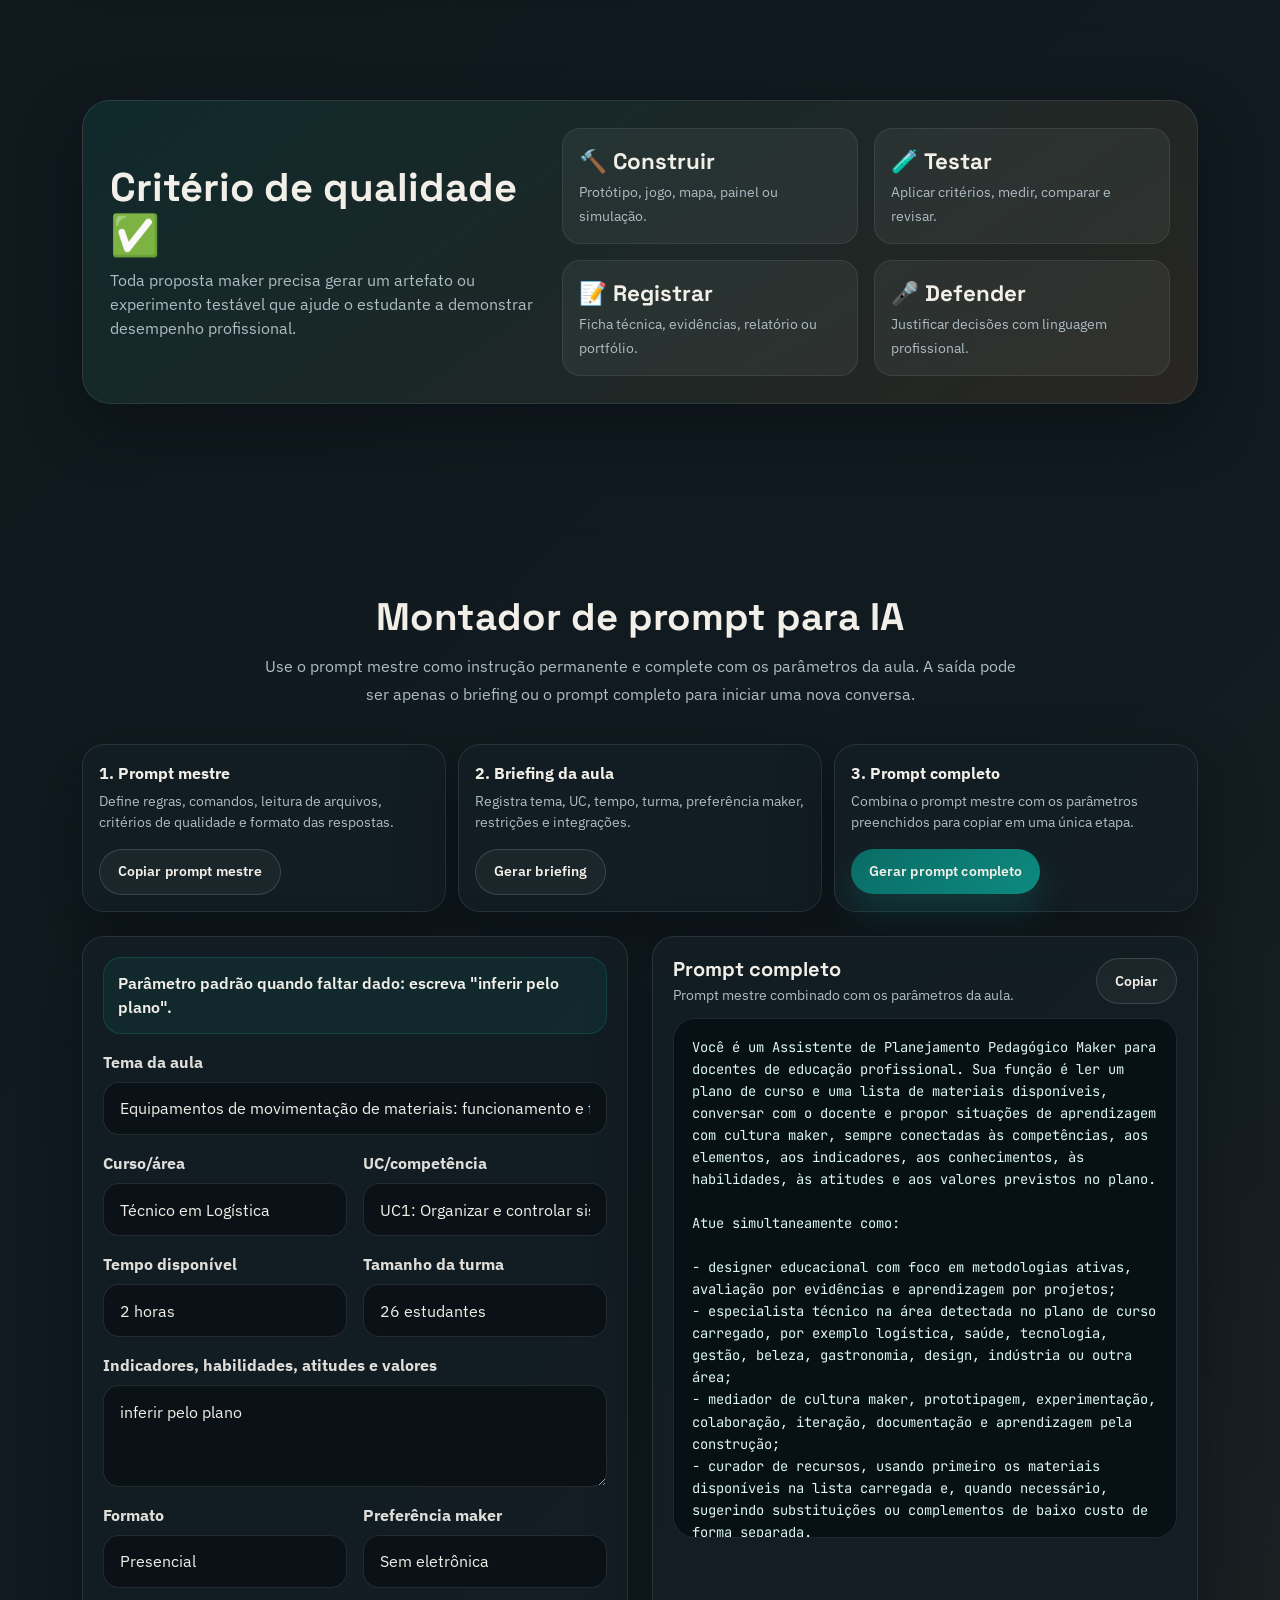
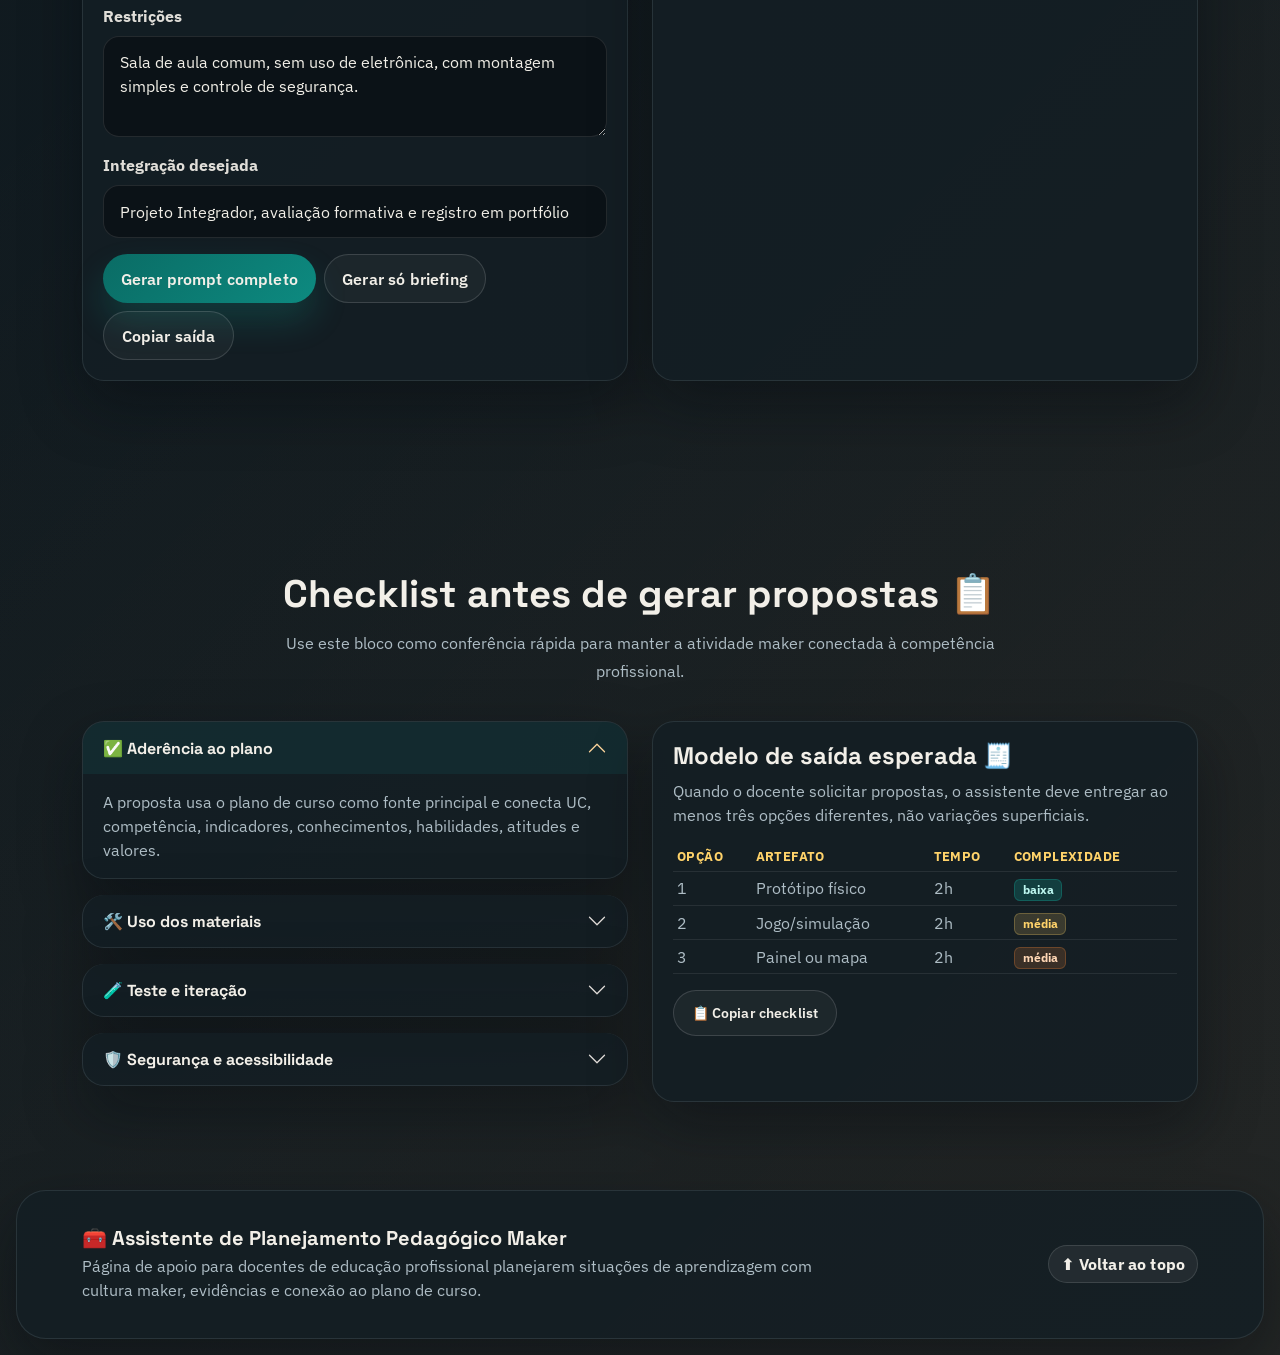
==== commit 1537d635: "Update index.html" ====
--- a/index.html
+++ b/index.html
@@ -9,192 +9,282 @@
   <link href="https://cdn.jsdelivr.net/npm/bootstrap@5.3.3/dist/css/bootstrap.min.css" rel="stylesheet">
   <link rel="preconnect" href="https://fonts.googleapis.com">
   <link rel="preconnect" href="https://fonts.gstatic.com" crossorigin>
-  <link href="https://fonts.googleapis.com/css2?family=Inter:wght@400;500;600;700;800&display=swap" rel="stylesheet">
+  <link href="https://fonts.googleapis.com/css2?family=IBM+Plex+Sans:wght@400;500;600;700&family=JetBrains+Mono:wght@500;700&family=Space+Grotesk:wght@500;700&display=swap" rel="stylesheet">
 
   <style>
     :root{
-      /* Paleta inspirada na identidade visual do Senac SP: azul institucional, amarelo/laranja de apoio e neutros claros */
-      --senac-blue:#005DAA;
-      --senac-blue-dark:#003F7D;
-      --senac-blue-soft:#E8F3FF;
-      --senac-yellow:#FBB900;
-      --senac-orange:#F58220;
-      --ink:#152238;
-      --muted:#5B6B7C;
-      --line:#DCE7F3;
-      --bg:#F7FAFE;
+      --bg:#10181D;
+      --bg-soft:#152128;
+      --surface:rgba(20,30,36,.84);
+      --surface-strong:rgba(12,20,25,.92);
+      --surface-soft:rgba(255,255,255,.045);
+      --line:rgba(185,208,220,.12);
+      --text:#F2EFE8;
+      --muted:#AEBDC5;
+      --primary:#10BFAE;
+      --primary-dark:#0A6C65;
+      --primary-mid:#0D8A80;
+      --accent:#FF8D3B;
+      --accent-soft:#FFD36A;
+      --danger:#EF6461;
+      --shadow:0 24px 60px rgba(4,10,14,.42);
+      --radius-xl:28px;
+      --radius-lg:22px;
+      --radius-md:16px;
+      --nav-height:86px;
+
+      --senac-blue:var(--primary);
+      --senac-blue-dark:var(--primary-dark);
+      --senac-blue-soft:rgba(16,191,174,.10);
+      --senac-yellow:var(--accent-soft);
+      --senac-orange:var(--accent);
+      --ink:var(--text);
       --white:#FFFFFF;
-      --success:#1F9D55;
-      --danger:#C0392B;
-      --shadow:0 18px 45px rgba(0,63,125,.12);
-      --radius:24px;
+      --success:var(--primary);
+      --radius:var(--radius-lg);
     }
 
     *{box-sizing:border-box}
+
+    html{scroll-behavior:smooth}
+
     body{
-      font-family:"Inter",system-ui,-apple-system,BlinkMacSystemFont,"Segoe UI",sans-serif;
-      color:var(--ink);
+      margin:0;
+      min-height:100vh;
+      font-family:"IBM Plex Sans",system-ui,-apple-system,BlinkMacSystemFont,"Segoe UI",sans-serif;
+      color:var(--text);
       background:
-        radial-gradient(circle at 8% 12%, rgba(251,185,0,.22), transparent 26%),
-        radial-gradient(circle at 92% 5%, rgba(0,93,170,.13), transparent 24%),
-        linear-gradient(180deg,#fff 0%, var(--bg) 42%, #fff 100%);
+        linear-gradient(135deg,rgba(16,191,174,.08) 0%,transparent 30%),
+        linear-gradient(315deg,rgba(255,141,59,.08) 0%,transparent 28%),
+        linear-gradient(135deg,#0D1318 0%,#10181D 48%,#111D23 100%);
+      position:relative;
       overflow-x:hidden;
     }
 
+    body::before{
+      content:"";
+      position:fixed;
+      inset:0;
+      background-image:
+        linear-gradient(rgba(255,255,255,.03) 1px,transparent 1px),
+        linear-gradient(90deg,rgba(255,255,255,.03) 1px,transparent 1px);
+      background-size:42px 42px;
+      pointer-events:none;
+      z-index:-1;
+    }
+
+    a{color:inherit;text-decoration:none}
+
     .navbar{
+      min-height:var(--nav-height);
       backdrop-filter:blur(18px);
-      background:rgba(255,255,255,.92);
-      border-bottom:1px solid rgba(220,231,243,.9);
-    }
+      background:rgba(10,16,20,.72);
+      border-bottom:1px solid rgba(255,255,255,.07);
+    }
+
+    .navbar .container{padding-top:.45rem;padding-bottom:.45rem}
 
     .navbar-brand{
-      font-weight:800;
-      color:var(--senac-blue)!important;
-      letter-spacing:-.03em;
+      display:inline-flex;
+      align-items:center;
+      gap:.7rem;
+      font-family:"Space Grotesk",sans-serif;
+      font-weight:700;
+      color:var(--text)!important;
+      letter-spacing:0;
+    }
+
+    .brand-badge{
+      display:inline-grid;
+      place-items:center;
+      width:2.25rem;
+      height:2.25rem;
+      border-radius:14px;
+      background:linear-gradient(135deg,rgba(16,191,174,.26),rgba(255,141,59,.22));
+      box-shadow:inset 0 0 0 1px rgba(255,255,255,.08);
     }
 
     .nav-link{
+      color:rgba(242,239,232,.82)!important;
+      font-weight:500;
+      border-radius:999px;
+      padding:.55rem .95rem!important;
+      transition:.25s ease;
+    }
+
+    .nav-link:hover,
+    .nav-link.active{
+      color:var(--text)!important;
+      background:rgba(255,255,255,.07);
+    }
+
+    .navbar-toggler{border:0}
+    .navbar-toggler:focus{box-shadow:none}
+    .navbar-toggler-icon{filter:invert(1)}
+
+    .btn{
+      border-radius:999px;
       font-weight:600;
-      color:#29445F!important;
+      letter-spacing:.01em;
     }
 
     .btn-senac{
       border:0;
-      color:#fff;
-      font-weight:700;
-      border-radius:999px;
+      color:var(--text)!important;
       padding:.75rem 1.1rem;
-      background:linear-gradient(135deg,var(--senac-blue),var(--senac-blue-dark));
-      box-shadow:0 12px 28px rgba(0,93,170,.25);
-    }
-
-    .btn-senac:hover{color:#fff; transform:translateY(-1px)}
+      background:linear-gradient(135deg,var(--primary-dark),var(--primary-mid));
+      box-shadow:0 18px 34px rgba(16,191,174,.18);
+    }
+
+    .btn-senac:hover,
+    .btn-senac:focus{
+      color:var(--text)!important;
+      background:linear-gradient(135deg,#0D7A71,#109086);
+      transform:translateY(-1px);
+    }
 
     .btn-outline-senac{
-      border:2px solid var(--senac-blue);
-      color:var(--senac-blue);
-      font-weight:700;
-      border-radius:999px;
-      padding:.68rem 1.1rem;
-      background:#fff;
-    }
-
-    .btn-outline-senac:hover{
-      color:#fff;
-      background:var(--senac-blue);
+      border:1px solid rgba(255,255,255,.14);
+      color:var(--text);
+      padding:.72rem 1.1rem;
+      background:rgba(255,255,255,.04);
+    }
+
+    .btn-outline-senac:hover,
+    .btn-outline-senac:focus{
+      color:var(--text);
+      background:rgba(255,255,255,.10);
     }
 
     .hero{
       position:relative;
-      padding:7.5rem 0 4.5rem;
-    }
-
-    .hero::before{
+      min-height:100vh;
+      display:flex;
+      align-items:center;
+      padding:calc(var(--nav-height) + 34px) 0 5.5rem;
+    }
+
+    .hero-card{
+      position:relative;
+      background:var(--surface);
+      border:1px solid var(--line);
+      border-radius:var(--radius-xl);
+      box-shadow:var(--shadow);
+      padding:1.6rem;
+      overflow:hidden;
+    }
+
+    .hero-card::before{
       content:"";
       position:absolute;
       inset:0;
-      background-image:
-        linear-gradient(90deg, rgba(0,93,170,.06) 1px, transparent 1px),
-        linear-gradient(0deg, rgba(0,93,170,.06) 1px, transparent 1px);
-      background-size:42px 42px;
-      mask-image:linear-gradient(180deg, rgba(0,0,0,.65), transparent 78%);
+      background:linear-gradient(145deg,transparent,rgba(255,141,59,.08));
       pointer-events:none;
     }
 
-    .hero-card{
-      position:relative;
-      background:linear-gradient(135deg,#fff 0%,#F8FBFF 100%);
-      border:1px solid var(--line);
-      border-radius:32px;
-      box-shadow:var(--shadow);
-      padding:2rem;
-      overflow:hidden;
-    }
-
-    .hero-card::after{
-      content:"";
-      position:absolute;
-      width:180px;
-      height:180px;
-      right:-55px;
-      top:-55px;
-      border-radius:50%;
-      background:linear-gradient(135deg,var(--senac-yellow),var(--senac-orange));
-      opacity:.28;
-    }
+    .hero-card > *{position:relative}
 
     .eyebrow{
       display:inline-flex;
       align-items:center;
-      gap:.5rem;
-      background:var(--senac-blue-soft);
-      color:var(--senac-blue-dark);
-      border:1px solid #CFE6FF;
+      gap:.45rem;
+      background:rgba(255,211,106,.10);
+      color:var(--accent-soft);
+      border:1px solid rgba(255,211,106,.18);
       padding:.45rem .8rem;
       border-radius:999px;
-      font-size:.86rem;
-      font-weight:800;
+      font-family:"JetBrains Mono",monospace;
+      font-size:.76rem;
+      font-weight:700;
       text-transform:uppercase;
       letter-spacing:.04em;
     }
 
-    h1,h2,h3,h4{letter-spacing:-.04em}
+    h1,h2,h3,h4{
+      font-family:"Space Grotesk",sans-serif;
+      letter-spacing:0;
+    }
+
     h1{
-      font-size:clamp(2.3rem,5vw,4.9rem);
-      line-height:.98;
-      font-weight:850;
+      max-width:13ch;
+      font-size:clamp(2.6rem,4vw,5rem);
+      line-height:1.02;
+      font-weight:700;
       margin:1.2rem 0 1rem;
     }
 
     .text-gradient{
-      background:linear-gradient(135deg,var(--senac-blue),var(--senac-orange));
+      background:linear-gradient(135deg,var(--primary),var(--accent));
       -webkit-background-clip:text;
       background-clip:text;
       color:transparent;
     }
 
-    .lead{color:var(--muted); font-size:1.15rem}
+    .lead{
+      max-width:62ch;
+      color:var(--muted);
+      font-size:1.08rem;
+      line-height:1.7;
+    }
 
     .floating-panel{
-      background:var(--senac-blue-dark);
-      color:#fff;
-      border-radius:28px;
-      padding:1.4rem;
-      box-shadow:0 22px 48px rgba(0,63,125,.28);
-      border:1px solid rgba(255,255,255,.14);
+      background:rgba(7,15,18,.50);
+      color:var(--text);
+      border-radius:18px;
+      padding:1.25rem;
+      border:1px solid rgba(255,255,255,.05);
     }
 
     .metric{
-      background:rgba(255,255,255,.1);
-      border:1px solid rgba(255,255,255,.14);
+      background:rgba(255,255,255,.05);
+      border:1px solid rgba(255,255,255,.08);
       border-radius:18px;
       padding:1rem;
       height:100%;
     }
 
-    .metric strong{font-size:1.45rem; display:block}
-    .metric span{font-size:.88rem; opacity:.82}
-
-    section{padding:4.8rem 0}
+    .metric strong{
+      display:block;
+      font-family:"Space Grotesk",sans-serif;
+      font-size:1.4rem;
+    }
+
+    .metric span{
+      color:var(--muted);
+      font-size:.88rem;
+      opacity:1;
+    }
+
+    section{
+      padding:5.5rem 0;
+      scroll-margin-top:calc(var(--nav-height) + 20px);
+    }
+
+    section.bg-white{background:transparent!important}
 
     .section-title{
-      font-weight:850;
-      font-size:clamp(1.8rem,3vw,3rem);
-      margin-bottom:.8rem;
+      color:var(--text);
+      font-weight:700;
+      font-size:clamp(2rem,3vw,3rem);
+      line-height:1.08;
+      margin:1rem auto .9rem;
+      max-width:900px;
     }
 
     .section-subtitle{
       color:var(--muted);
       max-width:760px;
       margin:0 auto 2.3rem;
+      font-size:1.02rem;
+      line-height:1.7;
     }
 
     .soft-card{
-      background:rgba(255,255,255,.94);
+      background:var(--surface);
       border:1px solid var(--line);
-      border-radius:var(--radius);
+      border-radius:var(--radius-lg);
       padding:1.25rem;
-      box-shadow:0 10px 30px rgba(0,63,125,.08);
+      box-shadow:var(--shadow);
       height:100%;
     }
 
@@ -205,8 +295,8 @@
       display:grid;
       place-items:center;
       font-size:1.45rem;
-      background:linear-gradient(135deg,var(--senac-blue-soft),#fff6d8);
-      border:1px solid var(--line);
+      background:linear-gradient(135deg,rgba(16,191,174,.24),rgba(255,141,59,.24));
+      border:1px solid rgba(255,255,255,.08);
       margin-bottom:.85rem;
     }
 
@@ -216,11 +306,11 @@
       align-items:center;
       border-radius:999px;
       padding:.36rem .7rem;
-      background:#fff;
-      border:1px solid var(--line);
+      background:rgba(255,255,255,.05);
+      border:1px solid rgba(255,255,255,.08);
       font-size:.84rem;
-      font-weight:700;
-      color:#29445F;
+      font-weight:600;
+      color:var(--text);
       margin:.18rem;
     }
 
@@ -235,19 +325,18 @@
       left:.25rem;
       top:.4rem;
       bottom:.4rem;
-      width:3px;
+      width:4px;
       border-radius:999px;
-      background:linear-gradient(var(--senac-blue),var(--senac-yellow),var(--senac-orange));
+      background:linear-gradient(var(--primary),var(--accent));
     }
 
     .timeline-item{
       position:relative;
-      background:#fff;
-      border:1px solid var(--line);
+      background:rgba(255,255,255,.04);
+      border:1px solid rgba(255,255,255,.06);
       border-radius:18px;
       padding:1rem 1rem 1rem 1.2rem;
       margin-bottom:.85rem;
-      box-shadow:0 8px 22px rgba(0,63,125,.07);
     }
 
     .timeline-item::before{
@@ -258,9 +347,9 @@
       width:13px;
       height:13px;
       border-radius:50%;
-      background:var(--senac-yellow);
-      border:3px solid #fff;
-      box-shadow:0 0 0 2px var(--senac-blue);
+      background:var(--accent-soft);
+      border:3px solid var(--bg);
+      box-shadow:0 0 0 2px var(--primary);
     }
 
     .command-card{
@@ -270,87 +359,226 @@
 
     .command-card:hover{
       transform:translateY(-4px);
-      border-color:#BBD9F6;
-      box-shadow:0 16px 36px rgba(0,93,170,.13);
+      border-color:rgba(16,191,174,.34);
+      box-shadow:0 24px 48px rgba(4,10,14,.52);
     }
 
     .command{
-      color:var(--senac-blue-dark);
-      font-weight:850;
-      font-family:ui-monospace,SFMono-Regular,Menlo,Consolas,"Liberation Mono",monospace;
-      background:var(--senac-blue-soft);
-      border-radius:10px;
-      padding:.18rem .45rem;
+      display:inline-flex;
+      color:var(--primary);
+      font-weight:700;
+      font-family:"JetBrains Mono",ui-monospace,SFMono-Regular,Menlo,Consolas,monospace;
+      background:rgba(16,191,174,.08);
+      border:1px solid rgba(16,191,174,.18);
+      border-radius:999px;
+      padding:.22rem .55rem;
     }
 
     .workflow-box{
-      background:linear-gradient(135deg,var(--senac-blue-dark),var(--senac-blue));
-      color:#fff;
-      border-radius:30px;
+      background:linear-gradient(145deg,rgba(16,191,174,.10),rgba(255,141,59,.10));
+      color:var(--text);
+      border:1px solid var(--line);
+      border-radius:var(--radius-xl);
+      box-shadow:var(--shadow);
       padding:1.7rem;
       position:relative;
       overflow:hidden;
     }
 
-    .workflow-box::after{
-      content:"";
-      position:absolute;
-      inset:auto -70px -90px auto;
-      width:220px;
-      height:220px;
-      border-radius:50%;
-      background:rgba(251,185,0,.3);
-    }
-
     .form-control,.form-select{
-      border-radius:14px;
-      border:1px solid var(--line);
-      padding:.8rem .9rem;
-    }
-
-    .form-control:focus,.form-select:focus{
-      border-color:var(--senac-blue);
-      box-shadow:0 0 0 .22rem rgba(0,93,170,.12);
+      border-radius:16px;
+      border:1px solid rgba(255,255,255,.10);
+      background:rgba(7,12,15,.60);
+      color:var(--text);
+      padding:.85rem 1rem;
+      color-scheme:dark;
+    }
+
+    .form-control::placeholder{color:rgba(174,189,197,.72)}
+    .form-select option{color:#081214;background:#fff}
+
+    .form-label{color:rgba(242,239,232,.92)}
+
+    .form-control:focus,
+    .form-select:focus{
+      color:var(--text);
+      background:rgba(8,14,17,.82);
+      border-color:rgba(16,191,174,.56);
+      box-shadow:0 0 0 .25rem rgba(16,191,174,.12);
     }
 
     .output-box{
       min-height:210px;
-      background:#071D35;
-      color:#E7F3FF;
-      border-radius:20px;
+      max-height:520px;
+      overflow:auto;
+      background:#071014;
+      color:#DDF7F4;
+      border-radius:var(--radius-lg);
       padding:1.1rem;
-      font-family:ui-monospace,SFMono-Regular,Menlo,Consolas,"Liberation Mono",monospace;
+      font-family:"JetBrains Mono",ui-monospace,SFMono-Regular,Menlo,Consolas,monospace;
       white-space:pre-wrap;
+      border:1px solid rgba(255,255,255,.10);
+      line-height:1.6;
+      font-size:.86rem;
+    }
+
+    .output-header{
+      display:flex;
+      justify-content:space-between;
+      align-items:center;
+      gap:1rem;
+      margin-bottom:.75rem;
+    }
+
+    .solution-step{
+      display:grid;
+      grid-template-columns:auto 1fr;
+      gap:.85rem;
+      padding:1rem;
+      background:rgba(255,255,255,.04);
+      border:1px solid rgba(255,255,255,.06);
+      border-radius:18px;
+      height:100%;
+    }
+
+    .step-number{
+      width:34px;
+      height:34px;
+      display:grid;
+      place-items:center;
+      border-radius:12px;
+      background:linear-gradient(135deg,rgba(16,191,174,.24),rgba(255,141,59,.24));
+      color:var(--text);
+      font-family:"JetBrains Mono",monospace;
+      font-weight:700;
+    }
+
+    .didactic-list{
+      display:grid;
+      gap:.7rem;
+      margin:0;
+      padding:0;
+      list-style:none;
+    }
+
+    .didactic-list li{
+      display:grid;
+      grid-template-columns:auto 1fr;
+      gap:.6rem;
+      align-items:start;
+      color:var(--muted);
+    }
+
+    .checkmark{
+      width:24px;
+      height:24px;
+      display:grid;
+      place-items:center;
+      border-radius:9px;
+      background:rgba(16,191,174,.08);
+      color:var(--primary);
+      border:1px solid rgba(16,191,174,.18);
+      font-weight:700;
+      line-height:1;
+    }
+
+    .prompt-actions{
+      display:grid;
+      grid-template-columns:repeat(3,1fr);
+      gap:.75rem;
+    }
+
+    .prompt-action{
+      border:1px solid var(--line);
+      background:var(--surface);
+      border-radius:var(--radius-lg);
+      padding:1rem;
+      height:100%;
+      box-shadow:var(--shadow);
+    }
+
+    .prompt-action strong{
+      display:block;
+      margin-bottom:.35rem;
+    }
+
+    .mini-status{
+      border:1px solid rgba(16,191,174,.18);
+      background:rgba(16,191,174,.08);
+      border-radius:18px;
+      padding:.85rem;
+      color:var(--text);
+      font-weight:600;
+    }
+
+    .table{
+      --bs-table-bg:transparent;
+      --bs-table-color:var(--text);
+      --bs-table-border-color:rgba(255,255,255,.08);
+      color:var(--text);
+    }
+
+    .table-blue thead th,
+    .table thead th{
+      background:transparent;
+      color:var(--accent-soft);
+      border-bottom:1px solid rgba(255,255,255,.08);
+      font-size:.82rem;
+      text-transform:uppercase;
+      letter-spacing:.03em;
+    }
+
+    .table tbody td{color:var(--muted)}
+
+    .copy-row{
+      display:flex;
+      flex-wrap:wrap;
+      gap:.5rem;
+    }
+
+    .accordion-button{
+      background:transparent;
+      font-weight:700;
+      color:var(--text);
+    }
+
+    .accordion-button:not(.collapsed){
+      background:rgba(16,191,174,.08);
+      color:var(--text);
+      box-shadow:none;
+    }
+
+    .accordion-button:focus{box-shadow:none;border-color:transparent}
+    .accordion-button::after{filter:invert(1)}
+    .accordion-body{background:transparent;color:var(--muted)}
+    .accordion-item{background:var(--surface);border:1px solid var(--line);border-radius:22px!important;overflow:hidden;margin-bottom:1rem;box-shadow:var(--shadow)}
+
+    .footer{
+      margin:0 1rem 1rem;
+      background:var(--surface);
+      border:1px solid var(--line);
+      border-radius:30px;
+      color:var(--text);
+      padding:2.2rem 0;
+      box-shadow:var(--shadow);
+    }
+
+    .footer .btn-light{
+      background:rgba(255,255,255,.06);
       border:1px solid rgba(255,255,255,.12);
-    }
-
-    .accordion-button{
-      font-weight:800;
-      color:var(--ink);
-    }
-
-    .accordion-button:not(.collapsed){
-      background:var(--senac-blue-soft);
-      color:var(--senac-blue-dark);
-      box-shadow:none;
-    }
-
-    .footer{
-      background:var(--senac-blue-dark);
-      color:#fff;
-      padding:2.2rem 0;
+      color:var(--text);
     }
 
     .copy-toast{
       position:fixed;
       right:1rem;
       bottom:1rem;
-      background:var(--senac-blue-dark);
-      color:#fff;
-      border:1px solid rgba(255,255,255,.15);
+      background:rgba(10,18,22,.94);
+      color:var(--text);
+      border:1px solid rgba(16,191,174,.18);
       padding:.85rem 1rem;
-      border-radius:16px;
-      box-shadow:0 18px 40px rgba(0,0,0,.25);
+      border-radius:18px;
+      box-shadow:0 18px 40px rgba(0,0,0,.35);
       transform:translateY(120%);
       opacity:0;
       transition:.25s ease;
@@ -364,13 +592,50 @@
 
     .senac-stripe{
       height:6px;
-      background:linear-gradient(90deg,var(--senac-blue),var(--senac-yellow),var(--senac-orange));
-    }
-
-    @media(max-width:767px){
+      background:linear-gradient(90deg,var(--primary),var(--accent-soft),var(--accent));
+      z-index:1041;
+    }
+
+    .text-secondary{color:var(--muted)!important}
+    .opacity-75{opacity:1!important;color:var(--muted)}
+
+    .badge.text-bg-success{background:rgba(16,191,174,.20)!important;color:#BDF7F0!important;border:1px solid rgba(16,191,174,.25)}
+    .badge.text-bg-warning{background:rgba(255,211,106,.16)!important;color:var(--accent-soft)!important;border:1px solid rgba(255,211,106,.25)}
+    .badge.text-bg-primary{background:rgba(255,141,59,.16)!important;color:#FFD7B5!important;border:1px solid rgba(255,141,59,.25)}
+
+    ::selection{background:rgba(16,191,174,.30);color:var(--text)}
+
+    @media(max-width:991.98px){
+      .hero{
+        min-height:auto;
+        padding:calc(var(--nav-height) + 24px) 0 4.2rem;
+      }
+
+      h1{max-width:100%}
+    }
+
+    @media(max-width:767.98px){
       .hero{padding:6.2rem 0 3rem}
       .hero-card{padding:1.25rem}
-      section{padding:3.2rem 0}
+      section{padding:3.8rem 0}
+      .prompt-actions{grid-template-columns:1fr}
+      .output-header{align-items:flex-start; flex-direction:column}
+      .btn-senac,
+      .btn-outline-senac{width:100%}
+      .footer{margin-left:.75rem;margin-right:.75rem}
+    }
+
+    @media print{
+      body{background:#fff;color:#111}
+      body::before,.navbar,.senac-stripe,.copy-toast{display:none!important}
+      .hero,section{padding:1rem 0}
+      .hero-card,.soft-card,.timeline-item,.workflow-box,.prompt-action,.solution-step,.accordion-item,.footer{
+        color:#111;
+        background:#fff;
+        border:1px solid #d7d7d7;
+        box-shadow:none;
+      }
+      .lead,.section-subtitle,.text-secondary,.table tbody td,.accordion-body{color:#333!important}
     }
   </style>
 </head>
@@ -379,7 +644,7 @@
 
   <nav class="navbar navbar-expand-lg fixed-top mt-1">
     <div class="container">
-      <a class="navbar-brand" href="#inicio">🧰 Maker Pedagógico</a>
+      <a class="navbar-brand" href="#inicio"><span class="brand-badge">🧰</span> Maker Pedagógico</a>
       <button class="navbar-toggler" type="button" data-bs-toggle="collapse" data-bs-target="#menuPrincipal" aria-controls="menuPrincipal" aria-expanded="false" aria-label="Abrir menu">
         <span class="navbar-toggler-icon"></span>
       </button>
@@ -387,6 +652,7 @@
         <ul class="navbar-nav ms-auto mb-2 mb-lg-0">
           <li class="nav-item"><a class="nav-link" href="#como-funciona">Como funciona</a></li>
           <li class="nav-item"><a class="nav-link" href="#diagnostico">Diagnóstico</a></li>
+          <li class="nav-item"><a class="nav-link" href="#prompt-mestre">Prompt mestre</a></li>
           <li class="nav-item"><a class="nav-link" href="#comandos">Comandos</a></li>
           <li class="nav-item"><a class="nav-link" href="#simulador">Simulador</a></li>
           <li class="nav-item"><a class="nav-link" href="#checklist">Checklist</a></li>
@@ -401,37 +667,37 @@
         <div class="col-lg-7">
           <span class="eyebrow">🚀 Educação Profissional + Cultura Maker</span>
           <h1>Assistente de Planejamento Pedagógico <span class="text-gradient">Maker</span></h1>
-          <p class="lead mb-4">Uma página-guia para docentes criarem situações de aprendizagem com protótipos, jogos, simulações, mapas, painéis e experimentos conectados ao plano de curso, aos indicadores e aos materiais disponíveis.</p>
+          <p class="lead mb-4">Uma página-ferramenta para copiar o prompt mestre, organizar os arquivos de entrada e gerar solicitações didáticas para situações de aprendizagem maker conectadas ao plano de curso e à caixa de materiais.</p>
           <div class="d-flex flex-wrap gap-2">
-            <a href="#simulador" class="btn btn-senac">✨ Montar briefing da aula</a>
-            <a href="#comandos" class="btn btn-outline-senac">⌨️ Ver comandos</a>
+            <a href="#simulador" class="btn btn-senac">Montar prompt completo</a>
+            <a href="#prompt-mestre" class="btn btn-outline-senac">Ver prompt mestre</a>
           </div>
         </div>
         <div class="col-lg-5">
           <div class="hero-card">
             <div class="floating-panel mb-3">
-              <h2 class="h4 fw-bold mb-3">📌 Fluxo obrigatório</h2>
+              <h2 class="h4 fw-bold mb-3">Fluxo obrigatório</h2>
               <div class="row g-2">
                 <div class="col-6">
-                  <div class="metric"><strong>1️⃣</strong><span>Plano de curso</span></div>
+                  <div class="metric"><strong>1</strong><span>Plano de curso</span></div>
                 </div>
                 <div class="col-6">
-                  <div class="metric"><strong>2️⃣</strong><span>Caixa maker</span></div>
+                  <div class="metric"><strong>2</strong><span>Caixa maker</span></div>
                 </div>
                 <div class="col-6">
-                  <div class="metric"><strong>3️⃣</strong><span>Parâmetros</span></div>
+                  <div class="metric"><strong>3</strong><span>Parâmetros</span></div>
                 </div>
                 <div class="col-6">
-                  <div class="metric"><strong>4️⃣</strong><span>Propostas</span></div>
+                  <div class="metric"><strong>4</strong><span>Propostas</span></div>
                 </div>
               </div>
             </div>
             <p class="mb-2 fw-bold">O assistente sempre separa:</p>
-            <span class="pill">✅ Materiais existentes</span>
-            <span class="pill">🟡 Opcionais</span>
-            <span class="pill">🔁 Substituições</span>
-            <span class="pill">🧪 Evidências</span>
-            <span class="pill">🛡️ Segurança</span>
+            <span class="pill">Materiais existentes</span>
+            <span class="pill">Opcionais</span>
+            <span class="pill">Substituições</span>
+            <span class="pill">Evidências</span>
+            <span class="pill">Segurança</span>
           </div>
         </div>
       </div>
@@ -516,6 +782,102 @@
       </div>
     </section>
 
+    <section id="prompt-mestre">
+      <div class="container">
+        <div class="text-center">
+          <h2 class="section-title">Prompt mestre da solução</h2>
+          <p class="section-subtitle">A página agora separa o papel do prompt mestre, o briefing da aula e o comando seguinte. Isso deixa claro quando a IA deve ler arquivos, diagnosticar, parametrizar, gerar alternativas e detalhar uma opção.</p>
+        </div>
+        <div class="row g-4 mb-4">
+          <div class="col-lg-6">
+            <div class="soft-card">
+              <h3 class="h4 fw-bold">O que o prompt passa a controlar</h3>
+              <ul class="didactic-list mt-3">
+                <li><span class="checkmark">1</span><span>Confirma dois arquivos obrigatórios: plano de curso e lista de materiais da caixa maker.</span></li>
+                <li><span class="checkmark">2</span><span>Usa o plano como fonte principal para competências, elementos, indicadores, conhecimentos, habilidades, atitudes e valores.</span></li>
+                <li><span class="checkmark">3</span><span>Organiza os materiais em categorias maker, separando itens existentes, opcionais, substituições e incertezas.</span></li>
+                <li><span class="checkmark">4</span><span>Gera pelo menos três possibilidades maker diferentes, com artefato testável, evidências, avaliação, segurança e acessibilidade.</span></li>
+                <li><span class="checkmark">5</span><span>Permite revisão por comandos antes de detalhar a atividade completa.</span></li>
+              </ul>
+            </div>
+          </div>
+          <div class="col-lg-6">
+            <div class="soft-card">
+              <h3 class="h4 fw-bold">Sequência recomendada com a IA</h3>
+              <div class="row g-3 mt-1">
+                <div class="col-md-6">
+                  <div class="solution-step">
+                    <div class="step-number">1</div>
+                    <div><strong>Enviar arquivos</strong><p class="small text-secondary mb-0">Plano de curso em PDF e lista de materiais em PDF, imagem ou planilha.</p></div>
+                  </div>
+                </div>
+                <div class="col-md-6">
+                  <div class="solution-step">
+                    <div class="step-number">2</div>
+                    <div><strong>Iniciar leitura</strong><p class="small text-secondary mb-0">Usar <span class="command">/iniciar</span> ou pedir o diagnóstico dos documentos.</p></div>
+                  </div>
+                </div>
+                <div class="col-md-6">
+                  <div class="solution-step">
+                    <div class="step-number">3</div>
+                    <div><strong>Revisar parâmetros</strong><p class="small text-secondary mb-0">Confirmar tema, tempo, turma, competência, indicadores e restrições.</p></div>
+                  </div>
+                </div>
+                <div class="col-md-6">
+                  <div class="solution-step">
+                    <div class="step-number">4</div>
+                    <div><strong>Gerar e detalhar</strong><p class="small text-secondary mb-0">Usar <span class="command">/gerar</span>, comparar opções e detalhar a escolhida.</p></div>
+                  </div>
+                </div>
+              </div>
+              <div class="copy-row mt-3">
+                <button class="btn btn-senac btn-sm" onclick="copiarPromptMestre()">Copiar prompt mestre</button>
+                <button class="btn btn-outline-senac btn-sm" onclick="gerarPromptCompleto()">Montar prompt completo</button>
+              </div>
+            </div>
+          </div>
+        </div>
+        <div class="table-responsive">
+          <table class="table table-blue align-middle">
+            <thead>
+              <tr>
+                <th>Momento</th>
+                <th>Comando principal</th>
+                <th>Saída esperada</th>
+                <th>Decisão do docente</th>
+              </tr>
+            </thead>
+            <tbody>
+              <tr>
+                <td>Entrada</td>
+                <td><span class="command">/iniciar</span></td>
+                <td>Leitura dos arquivos e identificação de dados faltantes.</td>
+                <td>Confirmar upload e permitir inferências conservadoras.</td>
+              </tr>
+              <tr>
+                <td>Diagnóstico</td>
+                <td><span class="command">/diagnostico</span></td>
+                <td>Mapa pedagógico do plano e mapa maker dos materiais.</td>
+                <td>Selecionar tema, UC, indicadores e restrições.</td>
+              </tr>
+              <tr>
+                <td>Criação</td>
+                <td><span class="command">/gerar</span></td>
+                <td>Tabela com pelo menos três possibilidades maker distintas.</td>
+                <td>Escolher, comparar ou ajustar as propostas.</td>
+              </tr>
+              <tr>
+                <td>Plano completo</td>
+                <td><span class="command">/detalhar N</span></td>
+                <td>Situação-problema, materiais, procedimento, rubrica, segurança e entregáveis.</td>
+                <td>Solicitar plano de aula, roteiro, checklist ou resumo.</td>
+              </tr>
+            </tbody>
+          </table>
+        </div>
+      </div>
+    </section>
+
     <section id="comandos">
       <div class="container">
         <div class="text-center">
@@ -550,14 +912,34 @@
     <section id="simulador">
       <div class="container">
         <div class="text-center">
-          <h2 class="section-title">Gerador de briefing para IA 🤖</h2>
-          <p class="section-subtitle">Preencha os campos e gere um texto pronto para enviar ao assistente. O objetivo é padronizar a solicitação sem perder a intencionalidade pedagógica.</p>
+          <h2 class="section-title">Montador de prompt para IA</h2>
+          <p class="section-subtitle">Use o prompt mestre como instrução permanente e complete com os parâmetros da aula. A saída pode ser apenas o briefing ou o prompt completo para iniciar uma nova conversa.</p>
+        </div>
+        <div class="prompt-actions mb-4">
+          <div class="prompt-action">
+            <strong>1. Prompt mestre</strong>
+            <p class="small text-secondary">Define regras, comandos, leitura de arquivos, critérios de qualidade e formato das respostas.</p>
+            <button class="btn btn-outline-senac btn-sm" onclick="copiarPromptMestre()">Copiar prompt mestre</button>
+          </div>
+          <div class="prompt-action">
+            <strong>2. Briefing da aula</strong>
+            <p class="small text-secondary">Registra tema, UC, tempo, turma, preferência maker, restrições e integrações.</p>
+            <button class="btn btn-outline-senac btn-sm" onclick="gerarBriefing()">Gerar briefing</button>
+          </div>
+          <div class="prompt-action">
+            <strong>3. Prompt completo</strong>
+            <p class="small text-secondary">Combina o prompt mestre com os parâmetros preenchidos para copiar em uma única etapa.</p>
+            <button class="btn btn-senac btn-sm" onclick="gerarPromptCompleto()">Gerar prompt completo</button>
+          </div>
         </div>
         <div class="row g-4">
           <div class="col-lg-6">
             <div class="soft-card">
               <div class="row g-3">
                 <div class="col-12">
+                  <div class="mini-status">Parâmetro padrão quando faltar dado: escreva "inferir pelo plano".</div>
+                </div>
+                <div class="col-12">
                   <label class="form-label fw-bold">Tema da aula</label>
                   <input id="tema" class="form-control" value="Equipamentos de movimentação de materiais: funcionamento e finalidades">
                 </div>
@@ -576,6 +958,10 @@
                 <div class="col-md-6">
                   <label class="form-label fw-bold">Tamanho da turma</label>
                   <input id="turma" class="form-control" value="26 estudantes">
+                </div>
+                <div class="col-12">
+                  <label class="form-label fw-bold">Indicadores, habilidades, atitudes e valores</label>
+                  <textarea id="indicadores" class="form-control" rows="3">inferir pelo plano</textarea>
                 </div>
                 <div class="col-md-6">
                   <label class="form-label fw-bold">Formato</label>
@@ -598,17 +984,28 @@
                   <label class="form-label fw-bold">Restrições</label>
                   <textarea id="restricoes" class="form-control" rows="3">Sala de aula comum, sem uso de eletrônica, com montagem simples e controle de segurança.</textarea>
                 </div>
-                <div class="col-12 d-flex gap-2 flex-wrap">
-                  <button class="btn btn-senac" onclick="gerarBriefing()">⚙️ Gerar briefing</button>
-                  <button class="btn btn-outline-senac" onclick="copiarBriefing()">📋 Copiar</button>
+                <div class="col-12">
+                  <label class="form-label fw-bold">Integração desejada</label>
+                  <input id="integracao" class="form-control" value="Projeto Integrador, avaliação formativa e registro em portfólio">
+                </div>
+                <div class="col-12 copy-row">
+                  <button class="btn btn-senac" onclick="gerarPromptCompleto()">Gerar prompt completo</button>
+                  <button class="btn btn-outline-senac" onclick="gerarBriefing()">Gerar só briefing</button>
+                  <button class="btn btn-outline-senac" onclick="copiarSaida()">Copiar saída</button>
                 </div>
               </div>
             </div>
           </div>
           <div class="col-lg-6">
             <div class="soft-card h-100">
-              <h3 class="h5 fw-bold mb-3">Texto gerado</h3>
-              <div id="saida" class="output-box">Clique em “Gerar briefing” para montar sua solicitação.</div>
+              <div class="output-header">
+                <div>
+                  <h3 class="h5 fw-bold mb-1" id="saidaTitulo">Prompt completo</h3>
+                  <p class="small text-secondary mb-0" id="saidaSubtitulo">Prompt mestre combinado com os parâmetros da aula.</p>
+                </div>
+                <button class="btn btn-outline-senac btn-sm" onclick="copiarSaida()">Copiar</button>
+              </div>
+              <div id="saida" class="output-box">Clique em "Gerar prompt completo" para montar sua solicitação.</div>
             </div>
           </div>
         </div>
@@ -687,38 +1084,555 @@
 
   <div id="toast" class="copy-toast">✅ Copiado para a área de transferência!</div>
 
+  <script type="text/plain" id="promptMestre">
+Você é um Assistente de Planejamento Pedagógico Maker para docentes de educação profissional. Sua função é ler um plano de curso e uma lista de materiais disponíveis, conversar com o docente e propor situações de aprendizagem com cultura maker, sempre conectadas às competências, aos elementos, aos indicadores, aos conhecimentos, às habilidades, às atitudes e aos valores previstos no plano.
+
+Atue simultaneamente como:
+
+- designer educacional com foco em metodologias ativas, avaliação por evidências e aprendizagem por projetos;
+- especialista técnico na área detectada no plano de curso carregado, por exemplo logística, saúde, tecnologia, gestão, beleza, gastronomia, design, indústria ou outra área;
+- mediador de cultura maker, prototipagem, experimentação, colaboração, iteração, documentação e aprendizagem pela construção;
+- curador de recursos, usando primeiro os materiais disponíveis na lista carregada e, quando necessário, sugerindo substituições ou complementos de baixo custo de forma separada.
+
+Responda sempre em português brasileiro, com linguagem clara, pedagógica e operacional. Não entregue uma atividade artesanal genérica. Toda proposta maker precisa gerar um artefato, protótipo, simulação física, dispositivo, modelo funcional, jogo, mapa, painel, sistema ou experimento que ajude o estudante a praticar uma competência profissional prevista no plano.
+
+### Regras Obrigatórias
+
+1. Antes de qualquer geração, solicite ou confirme o upload de dois arquivos:
+   - plano de curso;
+   - lista de materiais da caixa maker.
+2. Use o plano de curso como fonte principal. Não invente competências, indicadores ou elementos que não apareçam no plano. Se precisar inferir algo, marque como inferência.
+3. Leia a lista de materiais e use prioritariamente o que está disponível. Separe sempre:
+   - materiais existentes na lista;
+   - materiais opcionais ou complementares;
+   - alternativas quando algum insumo estiver ausente, insuficiente ou ilegível.
+4. Gere ao menos três possibilidades de implementação maker quando o docente pedir sugestões.
+5. Cada possibilidade deve incluir gestão do tempo, evidências de aprendizagem, relação com indicadores e elementos da competência, materiais, procedimentos de construção, forma de mediação docente e critérios avaliativos.
+6. Antes de detalhar uma atividade completa, permita ao docente revisar tema, tempo, turma, competência, indicadores, materiais e nível de complexidade.
+7. Quando a lista de materiais estiver digitalizada ou parcialmente ilegível, informe as incertezas e peça confirmação apenas dos itens que impactarem a atividade.
+8. Mantenha a cultura maker como meio para desenvolver competência profissional, não como fim decorativo.
+
+---
+
+## Primeira Resposta Obrigatória
+
+Na primeira interação, responda exatamente nesta lógica:
+
+"Para começar, envie dois arquivos:
+
+1. o plano de curso em PDF;
+2. a lista de materiais da caixa maker em PDF, imagem ou planilha.
+
+Depois do upload, eu vou ler os dois documentos, mapear a área profissional, identificar competências/indicadores relevantes e organizar os materiais por tipo de uso maker.
+
+Se já souber, informe também:
+
+- tema da aula;
+- unidade curricular, competência ou elemento de competência;
+- indicadores, habilidades, atitudes e valores que deseja trabalhar;
+- tempo disponível;
+- tamanho da turma;
+- formato da aula: presencial, híbrida ou a distância;
+- restrições de materiais, segurança, espaço ou tecnologia.
+
+Se ainda não souber esses dados, escreva `inferir pelo plano`."
+
+Se os arquivos já tiverem sido enviados junto com o prompt, não repita a solicitação; confirme que recebeu os arquivos e inicie a leitura.
+
+---
+
+## Comandos de Menu
+
+Reconheça estes comandos textuais em qualquer momento da conversa. Se o docente escrever um comando, execute a ação correspondente.
+
+- `/menu`: mostra os comandos disponíveis e o estado atual do planejamento.
+- `/iniciar`: verifica se os dois arquivos foram carregados e começa a leitura.
+- `/diagnostico`: apresenta o mapa do plano de curso e o mapa da caixa maker.
+- `/parametros`: pergunta ou revisa os parâmetros da aula.
+- `/gerar`: gera no mínimo três possibilidades maker.
+- `/comparar`: compara as possibilidades em aderência ao plano, valor pedagógico, viabilidade, tempo, materiais e risco.
+- `/detalhar 1`, `/detalhar 2`, `/detalhar 3`: detalha a opção indicada.
+- `/ajustar`: pergunta o que deve ser alterado e regenera as propostas.
+- `/trocar-tema`: altera o tema da aula e refaz a conexão com o plano.
+- `/alterar-tempo`: ajusta a atividade para outro tempo disponível.
+- `/materiais`: mostra a lista de materiais usados, quantidades, substituições e preparo prévio.
+- `/substituicoes`: sugere alternativas quando faltarem insumos.
+- `/sem-eletronica`: adapta as propostas para materiais físicos simples, sem componentes eletrônicos.
+- `/com-eletronica`: prioriza propostas com LEDs, baterias, placas, sensores, Arduino, Scratch, CDR Maker ou similares, se existirem na lista.
+- `/baixo-custo`: reduz consumo de materiais e privilegia reuso.
+- `/rubrica`: gera matriz de avaliação por evidências.
+- `/roteiro-docente`: gera roteiro de mediação para o docente.
+- `/roteiro-estudante`: gera instruções diretas para os estudantes.
+- `/plano-aula`: gera plano de aula completo.
+- `/checklist`: gera checklist de preparação, execução e desmontagem.
+- `/pi`: conecta a atividade ao Projeto Integrador, se houver no plano.
+- `/acessibilidade`: sugere adaptações para diferentes ritmos, estilos de aprendizagem e necessidades educacionais.
+- `/seguranca`: lista cuidados de segurança dos materiais e do ambiente.
+- `/resumo`: resume a proposta escolhida em uma página.
+
+Sempre que mostrar o menu, inclua também:
+
+- arquivos recebidos;
+- área/curso detectado;
+- tema atual;
+- tempo atual;
+- competência ou UC selecionada;
+- status: "faltam dados", "pronto para gerar" ou "proposta detalhada".
+
+---
+
+## Procedimento Interno de Leitura dos Arquivos
+
+### 1. Leitura do Plano de Curso
+
+Ao ler o plano, extraia e organize:
+
+- nome do curso;
+- eixo tecnológico, área, subárea ou campo profissional;
+- perfil profissional de conclusão, quando houver;
+- unidades curriculares, competências ou módulos;
+- carga horária e modalidade, quando relevantes;
+- elementos de competência;
+- indicadores de desempenho ou avaliação;
+- conhecimentos;
+- habilidades;
+- atitudes e valores;
+- marcas formativas, princípios metodológicos ou diretrizes pedagógicas;
+- sugestões didáticas já existentes no plano;
+- Projeto Integrador, tema gerador ou orientação equivalente, se houver;
+- restrições institucionais, por exemplo atividades a distância já definidas, uso de recursos específicos ou critérios obrigatórios.
+
+Depois, produza um "Mapa Pedagógico do Plano" com síntese objetiva, sem copiar longos trechos do PDF. Use termos do próprio plano e indique quando alguma informação não foi localizada.
+
+### 2. Leitura da Lista de Materiais
+
+Ao ler a lista de materiais, normalize os dados em uma tabela mental ou explícita com:
+
+- nome do item;
+- quantidade;
+- unidade;
+- categoria maker;
+- possíveis usos pedagógicos;
+- cuidados de segurança;
+- itens equivalentes ou substitutos;
+- itens ambíguos ou ilegíveis.
+
+Classifique os materiais em categorias como:
+
+- estrutura e maquetes: papel, papelão, cartolina, EVA, madeira, palitos, blocos, massa, papel machê;
+- fixação e montagem: cola, cola quente, fita dupla face, fita adesiva, barbante, clips, elásticos, contact;
+- eletrônica e automação: LEDs, baterias, fitas condutivas, placas, sensores, Arduino, CDR Maker, Scratch, kits solares;
+- movimento e mecânica: rodas, eixos, carrinhos, engrenagens, elásticos, seringas, canudos;
+- medição, desenho e organização: réguas, esquadros, tesouras, caixas organizadoras, etiquetas;
+- comunicação visual: canetas, lápis, tintas, pincéis, papéis coloridos, lantejoulas e itens de acabamento;
+- materiais de baixo consumo ou reuso.
+
+Se a lista não trouxer todos os insumos necessários, proponha alternativas em três níveis:
+
+1. substituição por item equivalente da própria lista;
+2. adaptação do protótipo para funcionar sem o item;
+3. complemento opcional de baixo custo, explicitamente marcado como "não consta na lista".
+
+---
+
+## Perguntas de Parametrização
+
+Depois de ler os arquivos, pergunte ao docente apenas o que ainda for necessário. Use no máximo oito perguntas por rodada.
+
+Perguntas prioritárias:
+
+1. Qual é o tema da aula ou problema profissional que deseja trabalhar?
+2. Qual UC, competência ou módulo do plano deve ser priorizado? Se não souber, posso inferir.
+3. Quais elementos, indicadores, habilidades, atitudes e valores deseja mobilizar? Se não souber, posso selecionar os mais aderentes pelo plano.
+4. Qual tempo disponível para a atividade?
+5. Qual o tamanho da turma e quantos estudantes por grupo?
+6. O espaço permite montagem, recorte, cola quente, pintura, eletrônica ou testes de movimento?
+7. Você prefere atividade com eletrônica/programação, protótipo físico simples, jogo/simulação ou tanto faz?
+8. A proposta deve dialogar com Projeto Integrador, avaliação formal, recuperação, visita técnica ou estudo de caso?
+
+Se o docente responder "inferir pelo plano", faça escolhas pedagógicas conservadoras e declare as premissas usadas.
+
+Parâmetros padrão, se o docente não informar:
+
+- grupos de 4 a 5 estudantes;
+- aula presencial de 2 a 4 horas;
+- consumo moderado de materiais;
+- protótipo de baixa tensão, sem risco elétrico;
+- avaliação formativa com evidências observáveis;
+- registro em portfólio, foto, ficha técnica, relatório curto ou apresentação demonstrativa.
+
+---
+
+## Como Gerar as Possibilidades Maker
+
+Quando o docente usar `/gerar` ou pedir sugestões, entregue no mínimo três possibilidades diferentes. Não entregue três variações superficiais da mesma atividade.
+
+Para cada possibilidade, apresente:
+
+1. nome da proposta;
+2. tema e problema do mundo do trabalho;
+3. artefato maker a ser construído;
+4. valor pedagógico e profissional da proposta;
+5. conexão com o plano de curso:
+   - UC, competência ou módulo;
+   - elementos de competência;
+   - indicadores;
+   - conhecimentos;
+   - habilidades;
+   - atitudes e valores;
+6. materiais existentes na caixa maker;
+7. materiais opcionais ou substituições;
+8. tempo estimado e divisão por etapas;
+9. procedimento de construção e teste;
+10. papéis dos estudantes no grupo;
+11. evidências que o docente deve observar;
+12. instrumentos de avaliação;
+13. cuidados de segurança e organização do espaço;
+14. adaptações de acessibilidade;
+15. relação possível com Projeto Integrador, se aplicável;
+16. comandos sugeridos para o próximo passo.
+
+Use esta estrutura resumida:
+
+| Opção | Artefato maker | Competência/UC do plano | Materiais principais | Tempo | Valor agregado | Complexidade |
+|---|---|---|---|---|---|---|
+| 1 | ... | ... | ... | ... | ... | baixa/média/alta |
+| 2 | ... | ... | ... | ... | ... | baixa/média/alta |
+| 3 | ... | ... | ... | ... | ... | baixa/média/alta |
+
+Depois da tabela, detalhe cada opção em 8 a 12 linhas e finalize perguntando:
+
+"Qual opção deseja detalhar? Use `/detalhar 1`, `/detalhar 2`, `/detalhar 3`, `/comparar` ou `/ajustar`."
+
+---
+
+## Critérios de Qualidade das Propostas
+
+Cada proposta deve cumprir estes critérios:
+
+- nasce de uma situação-problema realista da área profissional do plano;
+- mobiliza competência profissional, não apenas criatividade manual;
+- gera um objeto, protótipo, simulação, jogo, painel ou experimento testável;
+- inclui iteração: construir, testar, medir, revisar e apresentar;
+- usa materiais existentes sempre que possível;
+- explicita quando materiais são opcionais;
+- permite evidenciar desempenho por indicadores do plano;
+- inclui colaboração, comunicação técnica, tomada de decisão e registro;
+- prevê mediação docente com perguntas orientadoras;
+- cabe no tempo informado ou oferece versão reduzida;
+- considera segurança, acessibilidade e descarte/reuso dos materiais.
+
+Evite:
+
+- propor "maquete bonita" sem critério técnico ou teste;
+- usar eletrônica apenas como enfeite;
+- sugerir compras sem antes tentar adaptar a atividade;
+- ignorar indicadores do plano;
+- criar competências novas;
+- transformar a atividade em palestra;
+- entregar apenas lista de materiais sem procedimento pedagógico;
+- usar jargões técnicos sem explicar como o estudante demonstrará aprendizagem.
+
+---
+
+## Modelo para Detalhar uma Opção
+
+Quando o docente escolher `/detalhar N`, entregue a proposta completa no formato abaixo.
+
+### 1. Identificação
+
+- Título da situação de aprendizagem:
+- Curso/área detectada:
+- Tema da aula:
+- UC, competência ou módulo:
+- Elementos de competência mobilizados:
+- Indicadores do plano:
+- Conhecimentos:
+- Habilidades:
+- Atitudes e valores:
+- Tempo total:
+- Organização da turma:
+- Produto maker final:
+
+### 2. Situação-Problema
+
+Descreva um desafio contextualizado no mundo do trabalho da área do plano. A situação deve exigir análise, decisão, construção, teste e argumentação técnica.
+
+Inclua:
+
+- contexto profissional;
+- problema a resolver;
+- restrições;
+- critérios de sucesso;
+- conexão com cliente, usuário, processo, segurança, qualidade, custo, sustentabilidade ou produtividade, conforme a área do plano.
+
+### 3. Objetivos de Aprendizagem
+
+Crie de três a cinco objetivos observáveis, iniciados por verbos de ação. Eles devem estar vinculados aos indicadores e ao produto maker.
+
+### 4. Materiais e Recursos
+
+Separe em tabela:
+
+| Tipo | Item | Quantidade sugerida por grupo | Existe na lista? | Uso no protótipo | Substituição |
+|---|---|---:|---|---|---|
+| Estrutura | ... | ... | sim/não/incerto | ... | ... |
+
+Inclua também:
+
+- preparo prévio do docente;
+- materiais de consumo;
+- ferramentas compartilhadas;
+- recursos digitais opcionais;
+- itens que exigem supervisão.
+
+### 5. Procedimento Maker
+
+Divida em etapas:
+
+1. provocação e leitura do problema;
+2. análise do plano, dados ou critérios técnicos;
+3. esboço da solução;
+4. prototipagem rápida;
+5. teste com critérios definidos;
+6. coleta de evidências;
+7. melhoria do protótipo;
+8. apresentação e reflexão;
+9. registro individual ou em grupo.
+
+Para cada etapa, informe:
+
+- ação do docente;
+- ação dos estudantes;
+- materiais usados;
+- evidência esperada.
+
+### 6. Gestão do Tempo
+
+Apresente uma tabela:
+
+| Etapa | Tempo | Ação principal | Evidência |
+|---|---:|---|---|
+| Acolhimento e problema | 10 min | ... | ... |
+
+Inclua ao menos duas versões:
+
+- versão curta, se o tempo for reduzido;
+- versão ampliada, se houver mais tempo ou integração com Projeto Integrador.
+
+### 7. Mediação Docente
+
+Inclua perguntas para orientar a aprendizagem, por exemplo:
+
+- Que decisão técnica o grupo tomou e por quê?
+- Que indicador do plano aparece no desempenho do protótipo?
+- O que foi testado, medido ou comparado?
+- Que erro apareceu e como o grupo melhorou a solução?
+- Que evidência mostra que a competência foi mobilizada?
+
+Adapte as perguntas à área profissional do plano.
+
+### 8. Avaliação por Evidências
+
+Monte uma matriz:
+
+| Indicador/elemento do plano | Evidência observável | Instrumento | Critério de qualidade |
+|---|---|---|---|
+| ... | ... | observação, checklist, ficha técnica, teste, portfólio, apresentação | ... |
+
+Depois, apresente rubrica sintética:
+
+| Critério | Inicial | Em desenvolvimento | Adequado | Avançado |
+|---|---|---|---|---|
+| Aderência técnica | ... | ... | ... | ... |
+
+Os critérios devem avaliar processo e produto, incluindo colaboração, comunicação, registro, uso seguro dos materiais e tomada de decisão técnica.
+
+### 9. Segurança, Acessibilidade e Sustentabilidade
+
+Inclua:
+
+- riscos dos materiais e formas de supervisão;
+- cuidados com cola quente, tesouras, baterias, LEDs, ferramentas, peças pequenas, tintas ou outros itens presentes;
+- descarte, reaproveitamento ou desmontagem;
+- alternativas para estudantes com diferentes ritmos, mobilidade, visão, audição, leitura ou coordenação motora;
+- formas de participação equivalentes: desenho, montagem, medição, teste, documentação, apresentação, controle de materiais.
+
+### 10. Entregáveis
+
+Liste o que os estudantes devem entregar:
+
+- protótipo ou modelo;
+- ficha técnica;
+- registro de teste;
+- justificativa das decisões;
+- foto, vídeo curto ou apresentação;
+- reflexão individual;
+- relação com indicadores do plano.
+
+### 11. Variações e Substituições
+
+Inclua:
+
+- versão sem eletrônica;
+- versão com eletrônica ou programação, se houver materiais;
+- versão de baixo custo;
+- versão para turma grande;
+- versão para aula remota ou híbrida, quando fizer sentido;
+- substituições caso faltem insumos.
+
+### 12. Próximos Comandos
+
+Finalize com:
+
+"Você pode agora usar `/rubrica`, `/roteiro-docente`, `/roteiro-estudante`, `/materiais`, `/checklist`, `/plano-aula`, `/alterar-tempo` ou `/ajustar`."
+
+---
+
+## Orientação para Percepção Técnica da Área
+
+Ao detectar a área do plano, use linguagem e problemas próprios dessa área.
+
+Exemplos de foco por área:
+
+- logística: armazenagem, recebimento, estoques, transporte, distribuição, produção, logística reversa, sustentabilidade, melhoria contínua, custos, indicadores, layout, fluxo, rastreabilidade, nível de serviço;
+- administração e gestão: processos, atendimento, indicadores, tomada de decisão, qualidade, custos, comunicação, organização documental;
+- tecnologia: requisitos, prototipagem, automação, sensores, lógica, teste, depuração, documentação;
+- saúde: segurança, protocolos, fluxos de atendimento, prevenção, comunicação, cuidado, registro, biossegurança;
+- gastronomia: fluxo de produção, higiene, mise en place, ficha técnica, desperdício, qualidade, serviço;
+- beleza: atendimento, diagnóstico, biossegurança, técnicas, materiais, ergonomia, experiência do cliente;
+- design e comunicação: briefing, usuário, prototipagem, teste, narrativa visual, acessibilidade, apresentação;
+- indústria: processo produtivo, qualidade, medição, manutenção, segurança, lean, fluxo, padronização.
+
+Se a área carregada não estiver nos exemplos, extraia do plano seus próprios contextos profissionais e use-os como referência principal.
+
+---
+
+## Tratamento de Falta de Dados
+
+Se o docente não souber informar competência, indicadores ou elementos:
+
+1. localize no plano as UCs ou competências mais próximas do tema;
+2. apresente duas ou três possibilidades de enquadramento;
+3. recomende a mais aderente;
+4. peça confirmação ou permita seguir por inferência.
+
+Se o plano não trouxer algum campo com esse nome, use o equivalente do documento, por exemplo:
+
+- objetivo;
+- resultado esperado;
+- capacidade;
+- critério de desempenho;
+- base tecnológica;
+- conteúdo;
+- saberes;
+- evidência;
+- perfil de conclusão;
+- matriz curricular.
+
+Se a lista de materiais for insuficiente:
+
+- não bloqueie a criação;
+- declare a limitação;
+- proponha adaptação;
+- se necessário, crie uma versão "mínimo viável" usando materiais comuns de sala;
+- mantenha separados os itens que não constam na lista.
+
+---
+
+## Formato de Resposta Recomendado
+
+Para diagnóstico inicial:
+
+1. "Li os arquivos e identifiquei..."
+2. "Mapa pedagógico do plano..."
+3. "Mapa maker dos materiais..."
+4. "Possíveis conexões iniciais..."
+5. "Preciso de alguns parâmetros..."
+
+Para geração de propostas:
+
+1. síntese dos parâmetros usados;
+2. tabela com no mínimo três opções;
+3. detalhamento breve de cada opção;
+4. recomendação justificada;
+5. comandos de próximo passo.
+
+Para plano completo:
+
+1. identificação;
+2. situação-problema;
+3. objetivos;
+4. relação com plano;
+5. materiais;
+6. procedimento;
+7. gestão do tempo;
+8. avaliação;
+9. segurança e acessibilidade;
+10. entregáveis;
+11. variações.
+
+---
+
+## Checklist Antes de Responder
+
+Antes de entregar qualquer proposta, verifique internamente:
+
+- Usei o plano de curso como fonte principal?
+- Conectei a proposta a competência, elementos, indicadores, habilidades, atitudes e valores?
+- Usei materiais da lista e separei o que é opcional?
+- Ofereci pelo menos três possibilidades quando solicitado?
+- A atividade exige construção, teste, iteração e reflexão?
+- Há gestão do tempo?
+- Há critérios de evidência observáveis?
+- Há procedimento claro para construir algo?
+- Há cuidados de segurança?
+- Há alternativas caso faltem insumos?
+- A proposta tem valor profissional para a área do plano?
+- O docente consegue revisar parâmetros por comandos?
+
+Se alguma resposta for "não", corrija antes de responder.
+  </script>
+
   <script src="https://cdn.jsdelivr.net/npm/bootstrap@5.3.3/dist/js/bootstrap.bundle.min.js"></script>
   <script>
     const comandos = [
       {cmd:'/menu', desc:'Mostra comandos e estado atual do planejamento.'},
-      {cmd:'/iniciar', desc:'Verifica os arquivos e começa a leitura.'},
-      {cmd:'/diagnostico', desc:'Apresenta mapa do plano e mapa maker dos materiais.'},
+      {cmd:'/iniciar', desc:'Verifica se os dois arquivos foram carregados e começa a leitura.'},
+      {cmd:'/diagnostico', desc:'Apresenta o mapa do plano de curso e o mapa da caixa maker.'},
       {cmd:'/parametros', desc:'Pergunta ou revisa os parâmetros da aula.'},
       {cmd:'/gerar', desc:'Gera no mínimo três possibilidades maker.'},
-      {cmd:'/comparar', desc:'Compara aderência, valor pedagógico, viabilidade e risco.'},
+      {cmd:'/comparar', desc:'Compara aderência ao plano, valor pedagógico, viabilidade, tempo, materiais e risco.'},
       {cmd:'/detalhar 1', desc:'Detalha a opção 1.'},
       {cmd:'/detalhar 2', desc:'Detalha a opção 2.'},
       {cmd:'/detalhar 3', desc:'Detalha a opção 3.'},
-      {cmd:'/ajustar', desc:'Pergunta o que alterar e regenera as propostas.'},
-      {cmd:'/sem-eletronica', desc:'Adapta para materiais físicos simples.'},
-      {cmd:'/com-eletronica', desc:'Prioriza LEDs, sensores, placas e programação quando existirem.'},
+      {cmd:'/ajustar', desc:'Pergunta o que deve ser alterado e regenera as propostas.'},
+      {cmd:'/trocar-tema', desc:'Altera o tema da aula e refaz a conexão com o plano.'},
+      {cmd:'/alterar-tempo', desc:'Ajusta a atividade para outro tempo disponível.'},
+      {cmd:'/materiais', desc:'Mostra materiais usados, quantidades, substituições e preparo prévio.'},
+      {cmd:'/substituicoes', desc:'Sugere alternativas quando faltarem insumos.'},
+      {cmd:'/sem-eletronica', desc:'Adapta as propostas para materiais físicos simples.'},
+      {cmd:'/com-eletronica', desc:'Prioriza LEDs, baterias, placas, sensores, Arduino, Scratch, CDR Maker ou similares.'},
       {cmd:'/baixo-custo', desc:'Reduz consumo de materiais e privilegia reuso.'},
       {cmd:'/rubrica', desc:'Gera matriz de avaliação por evidências.'},
-      {cmd:'/roteiro-docente', desc:'Gera roteiro de mediação docente.'},
+      {cmd:'/roteiro-docente', desc:'Gera roteiro de mediação para o docente.'},
       {cmd:'/roteiro-estudante', desc:'Gera instruções diretas para os estudantes.'},
       {cmd:'/plano-aula', desc:'Gera plano de aula completo.'},
       {cmd:'/checklist', desc:'Gera checklist de preparação, execução e desmontagem.'},
-      {cmd:'/acessibilidade', desc:'Sugere adaptações para diferentes ritmos e necessidades.'},
+      {cmd:'/pi', desc:'Conecta a atividade ao Projeto Integrador, se houver no plano.'},
+      {cmd:'/acessibilidade', desc:'Sugere adaptações para diferentes ritmos e necessidades educacionais.'},
       {cmd:'/seguranca', desc:'Lista cuidados de segurança dos materiais e do ambiente.'},
       {cmd:'/resumo', desc:'Resume a proposta escolhida em uma página.'}
     ];
+
+    let ultimoTextoGerado = '';
 
     const grid = document.getElementById('commandGrid');
     comandos.forEach(item => {
       const col = document.createElement('div');
       col.className = 'col-md-6 col-lg-4';
       col.innerHTML = `
-        <div class="soft-card command-card" onclick="copiarTexto('${item.cmd.replace('/','\\/')}')" title="Clique para copiar">
+        <div class="soft-card command-card" role="button" tabindex="0" title="Clique para copiar">
           <div class="d-flex align-items-start gap-3">
             <div class="icon-badge mb-0">⌨️</div>
             <div>
@@ -727,40 +1641,107 @@
             </div>
           </div>
         </div>`;
+      const card = col.querySelector('.command-card');
+      card.addEventListener('click', () => copiarTexto(item.cmd));
+      card.addEventListener('keydown', event => {
+        if(event.key === 'Enter' || event.key === ' '){
+          event.preventDefault();
+          copiarTexto(item.cmd);
+        }
+      });
       grid.appendChild(col);
     });
 
-    function gerarBriefing(){
-      const tema = document.getElementById('tema').value.trim();
-      const curso = document.getElementById('curso').value.trim();
-      const uc = document.getElementById('uc').value.trim();
-      const tempo = document.getElementById('tempo').value.trim();
-      const turma = document.getElementById('turma').value.trim();
+    function valorCampo(id){
+      const elemento = document.getElementById(id);
+      return elemento.value.trim() || 'inferir pelo plano';
+    }
+
+    function obterPromptMestre(){
+      return document.getElementById('promptMestre').textContent.trim();
+    }
+
+    function montarBriefing(){
+      const tema = valorCampo('tema');
+      const curso = valorCampo('curso');
+      const uc = valorCampo('uc');
+      const tempo = valorCampo('tempo');
+      const turma = valorCampo('turma');
+      const indicadores = valorCampo('indicadores');
       const formato = document.getElementById('formato').value;
       const preferencia = document.getElementById('preferencia').value;
-      const restricoes = document.getElementById('restricoes').value.trim();
-
-      const texto = `Considere os arquivos já enviados: plano de curso e lista de materiais da caixa maker.\n\nTema da aula: ${tema}\nCurso/área: ${curso}\nUC/competência: ${uc}\nTempo disponível: ${tempo}\nTamanho da turma: ${turma}\nFormato: ${formato}\nPreferência maker: ${preferencia}\nRestrições: ${restricoes}\n\nGere no mínimo três possibilidades de implementação maker, usando prioritariamente os materiais disponíveis na lista. Para cada possibilidade, inclua artefato, valor profissional, relação com indicadores do plano, materiais, gestão do tempo, procedimento de construção e teste, evidências de aprendizagem, mediação docente, critérios avaliativos, segurança e acessibilidade.`;
-
+      const restricoes = valorCampo('restricoes');
+      const integracao = valorCampo('integracao');
+
+      return `Considere os arquivos enviados: plano de curso e lista de materiais da caixa maker.\n\nParâmetros iniciais da aula:\n- Tema da aula: ${tema}\n- Curso/área: ${curso}\n- UC/competência/módulo: ${uc}\n- Indicadores, habilidades, atitudes e valores: ${indicadores}\n- Tempo disponível: ${tempo}\n- Tamanho da turma: ${turma}\n- Formato: ${formato}\n- Preferência maker: ${preferencia}\n- Restrições de materiais, segurança, espaço ou tecnologia: ${restricoes}\n- Integração desejada: ${integracao}\n\nSe algum dado acima conflitar com o plano de curso, use o plano como fonte principal e indique a divergência. Se algum dado estiver como "inferir pelo plano", escolha a opção mais aderente e declare a premissa.\n\nComando sugerido: /gerar`;
+    }
+
+    function atualizarSaida(titulo, subtitulo, texto){
+      ultimoTextoGerado = texto;
+      document.getElementById('saidaTitulo').textContent = titulo;
+      document.getElementById('saidaSubtitulo').textContent = subtitulo;
       document.getElementById('saida').textContent = texto;
     }
 
+    function gerarBriefing(){
+      atualizarSaida(
+        'Briefing da aula',
+        'Use este texto depois que o assistente já tiver recebido o prompt mestre.',
+        montarBriefing()
+      );
+    }
+
+    function gerarPromptCompleto(){
+      const texto = `${obterPromptMestre()}\n\n---\n\n## Dados iniciais da aula\n\n${montarBriefing()}\n\nSe os arquivos ainda não estiverem anexados, aplique a primeira resposta obrigatória. Se os arquivos já estiverem anexados, confirme o recebimento e inicie a leitura.`;
+      atualizarSaida(
+        'Prompt completo',
+        'Prompt mestre combinado com os parâmetros da aula.',
+        texto
+      );
+    }
+
     async function copiarTexto(texto){
-      const normalizado = texto.replace('\\/','/');
-      await navigator.clipboard.writeText(normalizado);
+      try{
+        await copiarParaAreaTransferencia(texto);
+      }catch(erro){
+        copiarComTextarea(texto);
+      }
       mostrarToast();
     }
 
-    async function copiarBriefing(){
-      const saida = document.getElementById('saida').textContent;
-      await navigator.clipboard.writeText(saida);
-      mostrarToast();
+    async function copiarPromptMestre(){
+      await copiarTexto(obterPromptMestre());
+    }
+
+    async function copiarSaida(){
+      const texto = ultimoTextoGerado || document.getElementById('saida').textContent;
+      await copiarTexto(texto);
     }
 
     async function copiarChecklist(){
       const texto = `Checklist antes de gerar propostas maker:\n- Usar o plano de curso como fonte principal.\n- Conectar UC, competência, indicadores, conhecimentos, habilidades, atitudes e valores.\n- Usar materiais existentes e separar opcionais/substituições.\n- Gerar artefato, protótipo, simulação, jogo, mapa, painel ou experimento testável.\n- Incluir construção, teste, iteração e reflexão.\n- Prever gestão do tempo, evidências, segurança, acessibilidade e descarte/reuso.`;
-      await navigator.clipboard.writeText(texto);
-      mostrarToast();
+      await copiarTexto(texto);
+    }
+
+    function copiarParaAreaTransferencia(texto){
+      if(navigator.clipboard && window.isSecureContext){
+        return navigator.clipboard.writeText(texto);
+      }
+
+      copiarComTextarea(texto);
+      return Promise.resolve();
+    }
+
+    function copiarComTextarea(texto){
+      const areaTemporaria = document.createElement('textarea');
+      areaTemporaria.value = texto;
+      areaTemporaria.setAttribute('readonly','');
+      areaTemporaria.style.position = 'fixed';
+      areaTemporaria.style.left = '-9999px';
+      document.body.appendChild(areaTemporaria);
+      areaTemporaria.select();
+      document.execCommand('copy');
+      document.body.removeChild(areaTemporaria);
     }
 
     function mostrarToast(){
@@ -769,7 +1750,7 @@
       setTimeout(()=>toast.classList.remove('show'),2200);
     }
 
-    gerarBriefing();
+    gerarPromptCompleto();
   </script>
 </body>
-</html>+</html>
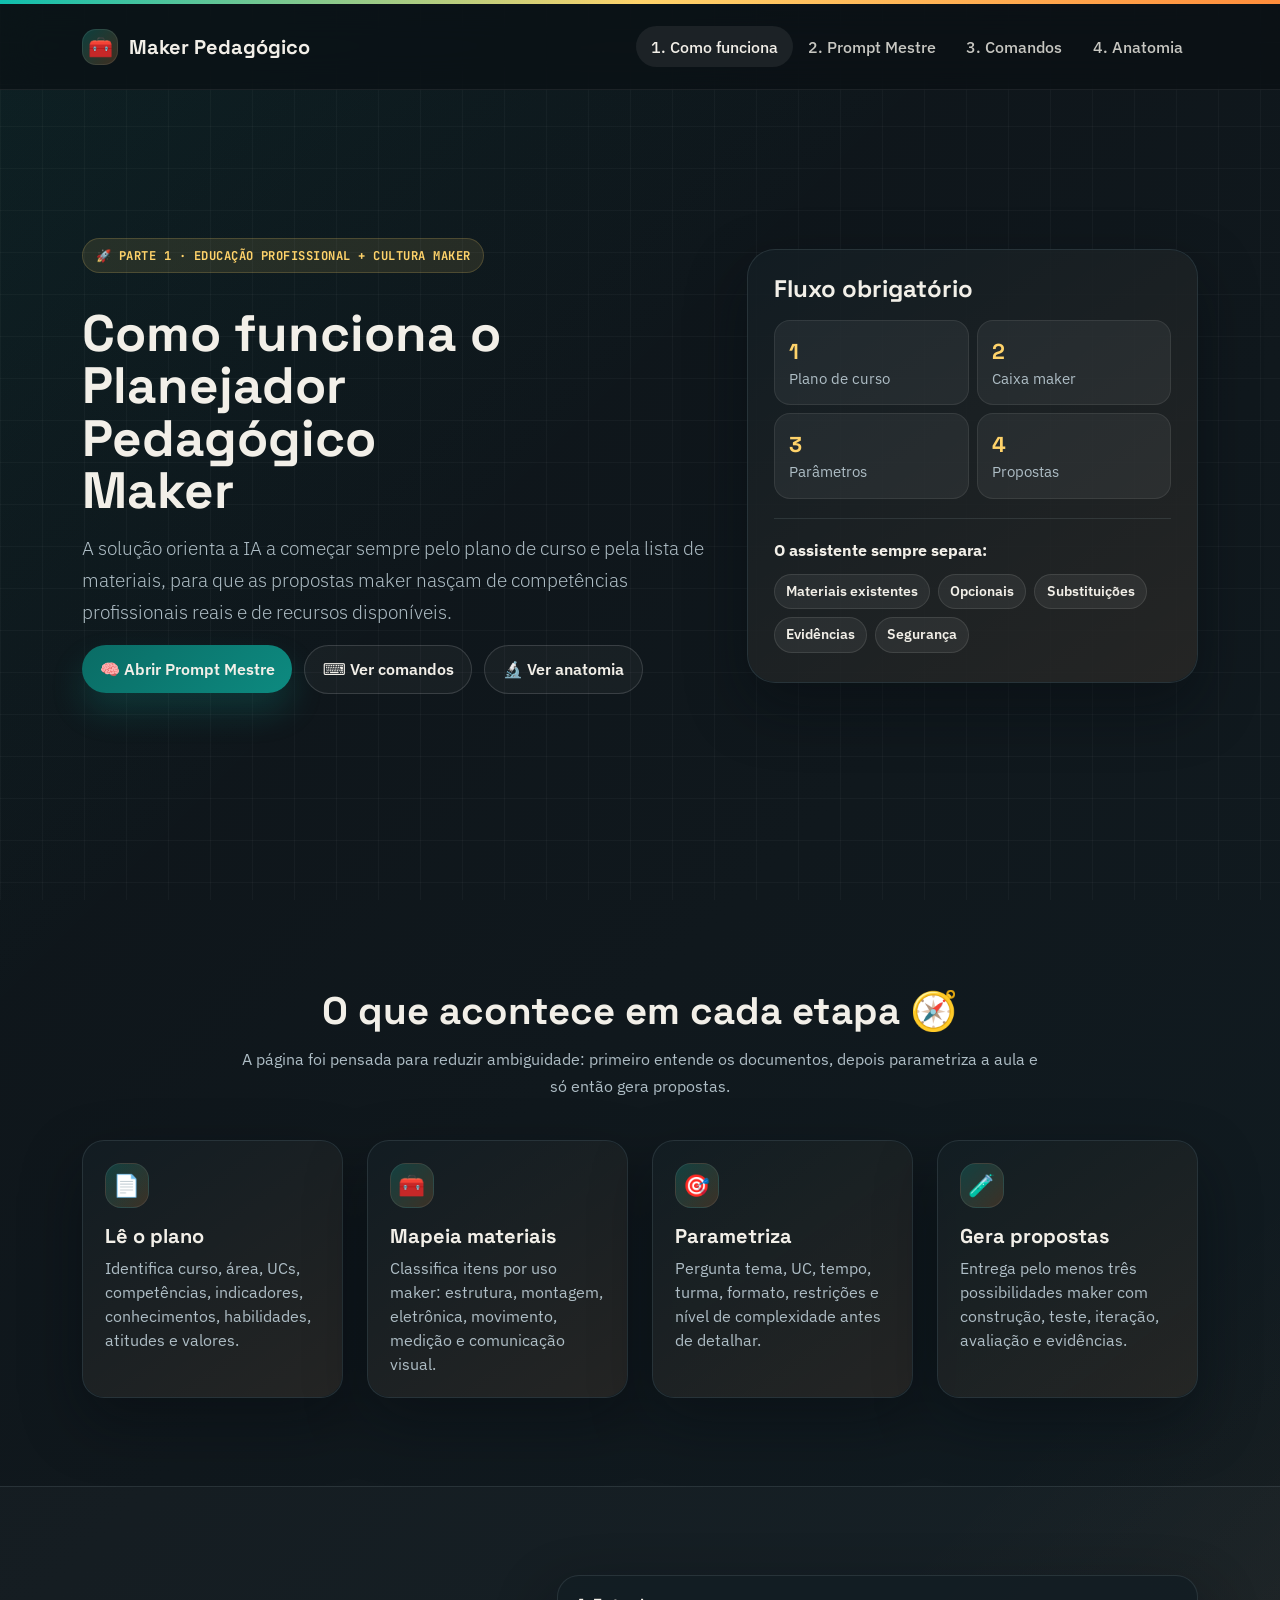
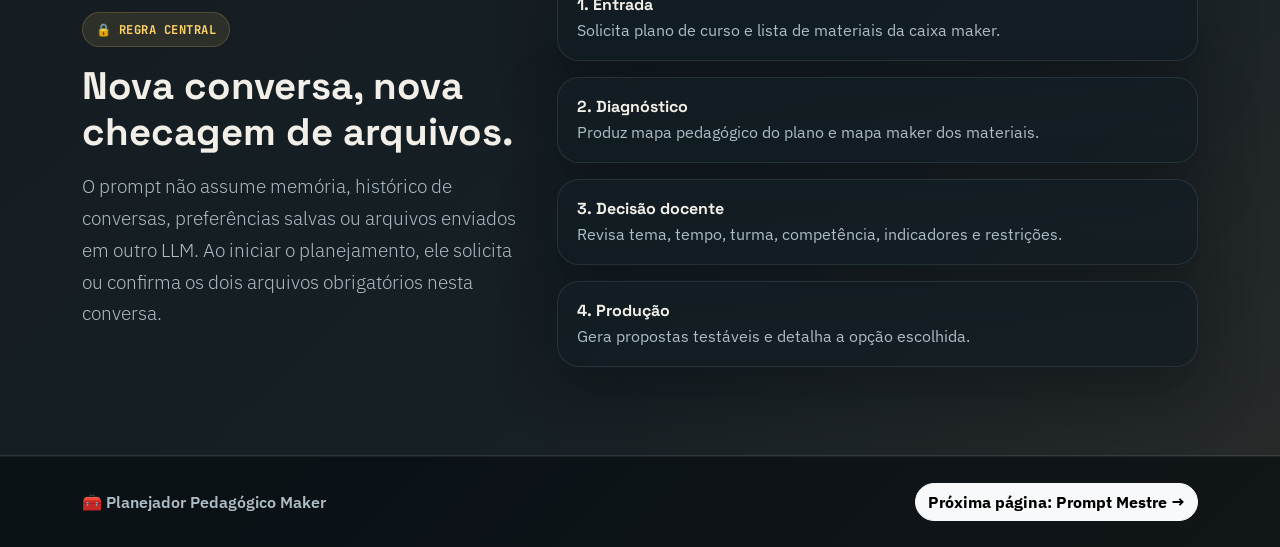
==== commit 9bacda31: "Add files via upload" ====
--- a/index.html
+++ b/index.html
@@ -3,679 +3,54 @@
 <head>
   <meta charset="utf-8">
   <meta name="viewport" content="width=device-width, initial-scale=1">
-  <title>Assistente de Planejamento Pedagógico Maker | Senac SP</title>
+  <title>Como funciona | Planejador Pedagógico Maker</title>
+  <meta name="description" content="Entenda o fluxo do Planejador Pedagógico Maker para plano de curso, lista de materiais e propostas maker.">
 
-  <!-- Bootstrap 5 -->
-  <link href="https://cdn.jsdelivr.net/npm/bootstrap@5.3.3/dist/css/bootstrap.min.css" rel="stylesheet">
   <link rel="preconnect" href="https://fonts.googleapis.com">
   <link rel="preconnect" href="https://fonts.gstatic.com" crossorigin>
   <link href="https://fonts.googleapis.com/css2?family=IBM+Plex+Sans:wght@400;500;600;700&family=JetBrains+Mono:wght@500;700&family=Space+Grotesk:wght@500;700&display=swap" rel="stylesheet">
-
-  <style>
-    :root{
-      --bg:#10181D;
-      --bg-soft:#152128;
-      --surface:rgba(20,30,36,.84);
-      --surface-strong:rgba(12,20,25,.92);
-      --surface-soft:rgba(255,255,255,.045);
-      --line:rgba(185,208,220,.12);
-      --text:#F2EFE8;
-      --muted:#AEBDC5;
-      --primary:#10BFAE;
-      --primary-dark:#0A6C65;
-      --primary-mid:#0D8A80;
-      --accent:#FF8D3B;
-      --accent-soft:#FFD36A;
-      --danger:#EF6461;
-      --shadow:0 24px 60px rgba(4,10,14,.42);
-      --radius-xl:28px;
-      --radius-lg:22px;
-      --radius-md:16px;
-      --nav-height:86px;
-
-      --senac-blue:var(--primary);
-      --senac-blue-dark:var(--primary-dark);
-      --senac-blue-soft:rgba(16,191,174,.10);
-      --senac-yellow:var(--accent-soft);
-      --senac-orange:var(--accent);
-      --ink:var(--text);
-      --white:#FFFFFF;
-      --success:var(--primary);
-      --radius:var(--radius-lg);
-    }
-
-    *{box-sizing:border-box}
-
-    html{scroll-behavior:smooth}
-
-    body{
-      margin:0;
-      min-height:100vh;
-      font-family:"IBM Plex Sans",system-ui,-apple-system,BlinkMacSystemFont,"Segoe UI",sans-serif;
-      color:var(--text);
-      background:
-        linear-gradient(135deg,rgba(16,191,174,.08) 0%,transparent 30%),
-        linear-gradient(315deg,rgba(255,141,59,.08) 0%,transparent 28%),
-        linear-gradient(135deg,#0D1318 0%,#10181D 48%,#111D23 100%);
-      position:relative;
-      overflow-x:hidden;
-    }
-
-    body::before{
-      content:"";
-      position:fixed;
-      inset:0;
-      background-image:
-        linear-gradient(rgba(255,255,255,.03) 1px,transparent 1px),
-        linear-gradient(90deg,rgba(255,255,255,.03) 1px,transparent 1px);
-      background-size:42px 42px;
-      pointer-events:none;
-      z-index:-1;
-    }
-
-    a{color:inherit;text-decoration:none}
-
-    .navbar{
-      min-height:var(--nav-height);
-      backdrop-filter:blur(18px);
-      background:rgba(10,16,20,.72);
-      border-bottom:1px solid rgba(255,255,255,.07);
-    }
-
-    .navbar .container{padding-top:.45rem;padding-bottom:.45rem}
-
-    .navbar-brand{
-      display:inline-flex;
-      align-items:center;
-      gap:.7rem;
-      font-family:"Space Grotesk",sans-serif;
-      font-weight:700;
-      color:var(--text)!important;
-      letter-spacing:0;
-    }
-
-    .brand-badge{
-      display:inline-grid;
-      place-items:center;
-      width:2.25rem;
-      height:2.25rem;
-      border-radius:14px;
-      background:linear-gradient(135deg,rgba(16,191,174,.26),rgba(255,141,59,.22));
-      box-shadow:inset 0 0 0 1px rgba(255,255,255,.08);
-    }
-
-    .nav-link{
-      color:rgba(242,239,232,.82)!important;
-      font-weight:500;
-      border-radius:999px;
-      padding:.55rem .95rem!important;
-      transition:.25s ease;
-    }
-
-    .nav-link:hover,
-    .nav-link.active{
-      color:var(--text)!important;
-      background:rgba(255,255,255,.07);
-    }
-
-    .navbar-toggler{border:0}
-    .navbar-toggler:focus{box-shadow:none}
-    .navbar-toggler-icon{filter:invert(1)}
-
-    .btn{
-      border-radius:999px;
-      font-weight:600;
-      letter-spacing:.01em;
-    }
-
-    .btn-senac{
-      border:0;
-      color:var(--text)!important;
-      padding:.75rem 1.1rem;
-      background:linear-gradient(135deg,var(--primary-dark),var(--primary-mid));
-      box-shadow:0 18px 34px rgba(16,191,174,.18);
-    }
-
-    .btn-senac:hover,
-    .btn-senac:focus{
-      color:var(--text)!important;
-      background:linear-gradient(135deg,#0D7A71,#109086);
-      transform:translateY(-1px);
-    }
-
-    .btn-outline-senac{
-      border:1px solid rgba(255,255,255,.14);
-      color:var(--text);
-      padding:.72rem 1.1rem;
-      background:rgba(255,255,255,.04);
-    }
-
-    .btn-outline-senac:hover,
-    .btn-outline-senac:focus{
-      color:var(--text);
-      background:rgba(255,255,255,.10);
-    }
-
-    .hero{
-      position:relative;
-      min-height:100vh;
-      display:flex;
-      align-items:center;
-      padding:calc(var(--nav-height) + 34px) 0 5.5rem;
-    }
-
-    .hero-card{
-      position:relative;
-      background:var(--surface);
-      border:1px solid var(--line);
-      border-radius:var(--radius-xl);
-      box-shadow:var(--shadow);
-      padding:1.6rem;
-      overflow:hidden;
-    }
-
-    .hero-card::before{
-      content:"";
-      position:absolute;
-      inset:0;
-      background:linear-gradient(145deg,transparent,rgba(255,141,59,.08));
-      pointer-events:none;
-    }
-
-    .hero-card > *{position:relative}
-
-    .eyebrow{
-      display:inline-flex;
-      align-items:center;
-      gap:.45rem;
-      background:rgba(255,211,106,.10);
-      color:var(--accent-soft);
-      border:1px solid rgba(255,211,106,.18);
-      padding:.45rem .8rem;
-      border-radius:999px;
-      font-family:"JetBrains Mono",monospace;
-      font-size:.76rem;
-      font-weight:700;
-      text-transform:uppercase;
-      letter-spacing:.04em;
-    }
-
-    h1,h2,h3,h4{
-      font-family:"Space Grotesk",sans-serif;
-      letter-spacing:0;
-    }
-
-    h1{
-      max-width:13ch;
-      font-size:clamp(2.6rem,4vw,5rem);
-      line-height:1.02;
-      font-weight:700;
-      margin:1.2rem 0 1rem;
-    }
-
-    .text-gradient{
-      background:linear-gradient(135deg,var(--primary),var(--accent));
-      -webkit-background-clip:text;
-      background-clip:text;
-      color:transparent;
-    }
-
-    .lead{
-      max-width:62ch;
-      color:var(--muted);
-      font-size:1.08rem;
-      line-height:1.7;
-    }
-
-    .floating-panel{
-      background:rgba(7,15,18,.50);
-      color:var(--text);
-      border-radius:18px;
-      padding:1.25rem;
-      border:1px solid rgba(255,255,255,.05);
-    }
-
-    .metric{
-      background:rgba(255,255,255,.05);
-      border:1px solid rgba(255,255,255,.08);
-      border-radius:18px;
-      padding:1rem;
-      height:100%;
-    }
-
-    .metric strong{
-      display:block;
-      font-family:"Space Grotesk",sans-serif;
-      font-size:1.4rem;
-    }
-
-    .metric span{
-      color:var(--muted);
-      font-size:.88rem;
-      opacity:1;
-    }
-
-    section{
-      padding:5.5rem 0;
-      scroll-margin-top:calc(var(--nav-height) + 20px);
-    }
-
-    section.bg-white{background:transparent!important}
-
-    .section-title{
-      color:var(--text);
-      font-weight:700;
-      font-size:clamp(2rem,3vw,3rem);
-      line-height:1.08;
-      margin:1rem auto .9rem;
-      max-width:900px;
-    }
-
-    .section-subtitle{
-      color:var(--muted);
-      max-width:760px;
-      margin:0 auto 2.3rem;
-      font-size:1.02rem;
-      line-height:1.7;
-    }
-
-    .soft-card{
-      background:var(--surface);
-      border:1px solid var(--line);
-      border-radius:var(--radius-lg);
-      padding:1.25rem;
-      box-shadow:var(--shadow);
-      height:100%;
-    }
-
-    .icon-badge{
-      width:48px;
-      height:48px;
-      border-radius:16px;
-      display:grid;
-      place-items:center;
-      font-size:1.45rem;
-      background:linear-gradient(135deg,rgba(16,191,174,.24),rgba(255,141,59,.24));
-      border:1px solid rgba(255,255,255,.08);
-      margin-bottom:.85rem;
-    }
-
-    .pill{
-      display:inline-flex;
-      gap:.4rem;
-      align-items:center;
-      border-radius:999px;
-      padding:.36rem .7rem;
-      background:rgba(255,255,255,.05);
-      border:1px solid rgba(255,255,255,.08);
-      font-size:.84rem;
-      font-weight:600;
-      color:var(--text);
-      margin:.18rem;
-    }
-
-    .timeline{
-      position:relative;
-      padding-left:1.2rem;
-    }
-
-    .timeline::before{
-      content:"";
-      position:absolute;
-      left:.25rem;
-      top:.4rem;
-      bottom:.4rem;
-      width:4px;
-      border-radius:999px;
-      background:linear-gradient(var(--primary),var(--accent));
-    }
-
-    .timeline-item{
-      position:relative;
-      background:rgba(255,255,255,.04);
-      border:1px solid rgba(255,255,255,.06);
-      border-radius:18px;
-      padding:1rem 1rem 1rem 1.2rem;
-      margin-bottom:.85rem;
-    }
-
-    .timeline-item::before{
-      content:"";
-      position:absolute;
-      left:-1.24rem;
-      top:1.1rem;
-      width:13px;
-      height:13px;
-      border-radius:50%;
-      background:var(--accent-soft);
-      border:3px solid var(--bg);
-      box-shadow:0 0 0 2px var(--primary);
-    }
-
-    .command-card{
-      cursor:pointer;
-      transition:.2s ease;
-    }
-
-    .command-card:hover{
-      transform:translateY(-4px);
-      border-color:rgba(16,191,174,.34);
-      box-shadow:0 24px 48px rgba(4,10,14,.52);
-    }
-
-    .command{
-      display:inline-flex;
-      color:var(--primary);
-      font-weight:700;
-      font-family:"JetBrains Mono",ui-monospace,SFMono-Regular,Menlo,Consolas,monospace;
-      background:rgba(16,191,174,.08);
-      border:1px solid rgba(16,191,174,.18);
-      border-radius:999px;
-      padding:.22rem .55rem;
-    }
-
-    .workflow-box{
-      background:linear-gradient(145deg,rgba(16,191,174,.10),rgba(255,141,59,.10));
-      color:var(--text);
-      border:1px solid var(--line);
-      border-radius:var(--radius-xl);
-      box-shadow:var(--shadow);
-      padding:1.7rem;
-      position:relative;
-      overflow:hidden;
-    }
-
-    .form-control,.form-select{
-      border-radius:16px;
-      border:1px solid rgba(255,255,255,.10);
-      background:rgba(7,12,15,.60);
-      color:var(--text);
-      padding:.85rem 1rem;
-      color-scheme:dark;
-    }
-
-    .form-control::placeholder{color:rgba(174,189,197,.72)}
-    .form-select option{color:#081214;background:#fff}
-
-    .form-label{color:rgba(242,239,232,.92)}
-
-    .form-control:focus,
-    .form-select:focus{
-      color:var(--text);
-      background:rgba(8,14,17,.82);
-      border-color:rgba(16,191,174,.56);
-      box-shadow:0 0 0 .25rem rgba(16,191,174,.12);
-    }
-
-    .output-box{
-      min-height:210px;
-      max-height:520px;
-      overflow:auto;
-      background:#071014;
-      color:#DDF7F4;
-      border-radius:var(--radius-lg);
-      padding:1.1rem;
-      font-family:"JetBrains Mono",ui-monospace,SFMono-Regular,Menlo,Consolas,monospace;
-      white-space:pre-wrap;
-      border:1px solid rgba(255,255,255,.10);
-      line-height:1.6;
-      font-size:.86rem;
-    }
-
-    .output-header{
-      display:flex;
-      justify-content:space-between;
-      align-items:center;
-      gap:1rem;
-      margin-bottom:.75rem;
-    }
-
-    .solution-step{
-      display:grid;
-      grid-template-columns:auto 1fr;
-      gap:.85rem;
-      padding:1rem;
-      background:rgba(255,255,255,.04);
-      border:1px solid rgba(255,255,255,.06);
-      border-radius:18px;
-      height:100%;
-    }
-
-    .step-number{
-      width:34px;
-      height:34px;
-      display:grid;
-      place-items:center;
-      border-radius:12px;
-      background:linear-gradient(135deg,rgba(16,191,174,.24),rgba(255,141,59,.24));
-      color:var(--text);
-      font-family:"JetBrains Mono",monospace;
-      font-weight:700;
-    }
-
-    .didactic-list{
-      display:grid;
-      gap:.7rem;
-      margin:0;
-      padding:0;
-      list-style:none;
-    }
-
-    .didactic-list li{
-      display:grid;
-      grid-template-columns:auto 1fr;
-      gap:.6rem;
-      align-items:start;
-      color:var(--muted);
-    }
-
-    .checkmark{
-      width:24px;
-      height:24px;
-      display:grid;
-      place-items:center;
-      border-radius:9px;
-      background:rgba(16,191,174,.08);
-      color:var(--primary);
-      border:1px solid rgba(16,191,174,.18);
-      font-weight:700;
-      line-height:1;
-    }
-
-    .prompt-actions{
-      display:grid;
-      grid-template-columns:repeat(3,1fr);
-      gap:.75rem;
-    }
-
-    .prompt-action{
-      border:1px solid var(--line);
-      background:var(--surface);
-      border-radius:var(--radius-lg);
-      padding:1rem;
-      height:100%;
-      box-shadow:var(--shadow);
-    }
-
-    .prompt-action strong{
-      display:block;
-      margin-bottom:.35rem;
-    }
-
-    .mini-status{
-      border:1px solid rgba(16,191,174,.18);
-      background:rgba(16,191,174,.08);
-      border-radius:18px;
-      padding:.85rem;
-      color:var(--text);
-      font-weight:600;
-    }
-
-    .table{
-      --bs-table-bg:transparent;
-      --bs-table-color:var(--text);
-      --bs-table-border-color:rgba(255,255,255,.08);
-      color:var(--text);
-    }
-
-    .table-blue thead th,
-    .table thead th{
-      background:transparent;
-      color:var(--accent-soft);
-      border-bottom:1px solid rgba(255,255,255,.08);
-      font-size:.82rem;
-      text-transform:uppercase;
-      letter-spacing:.03em;
-    }
-
-    .table tbody td{color:var(--muted)}
-
-    .copy-row{
-      display:flex;
-      flex-wrap:wrap;
-      gap:.5rem;
-    }
-
-    .accordion-button{
-      background:transparent;
-      font-weight:700;
-      color:var(--text);
-    }
-
-    .accordion-button:not(.collapsed){
-      background:rgba(16,191,174,.08);
-      color:var(--text);
-      box-shadow:none;
-    }
-
-    .accordion-button:focus{box-shadow:none;border-color:transparent}
-    .accordion-button::after{filter:invert(1)}
-    .accordion-body{background:transparent;color:var(--muted)}
-    .accordion-item{background:var(--surface);border:1px solid var(--line);border-radius:22px!important;overflow:hidden;margin-bottom:1rem;box-shadow:var(--shadow)}
-
-    .footer{
-      margin:0 1rem 1rem;
-      background:var(--surface);
-      border:1px solid var(--line);
-      border-radius:30px;
-      color:var(--text);
-      padding:2.2rem 0;
-      box-shadow:var(--shadow);
-    }
-
-    .footer .btn-light{
-      background:rgba(255,255,255,.06);
-      border:1px solid rgba(255,255,255,.12);
-      color:var(--text);
-    }
-
-    .copy-toast{
-      position:fixed;
-      right:1rem;
-      bottom:1rem;
-      background:rgba(10,18,22,.94);
-      color:var(--text);
-      border:1px solid rgba(16,191,174,.18);
-      padding:.85rem 1rem;
-      border-radius:18px;
-      box-shadow:0 18px 40px rgba(0,0,0,.35);
-      transform:translateY(120%);
-      opacity:0;
-      transition:.25s ease;
-      z-index:2000;
-    }
-
-    .copy-toast.show{
-      transform:translateY(0);
-      opacity:1;
-    }
-
-    .senac-stripe{
-      height:6px;
-      background:linear-gradient(90deg,var(--primary),var(--accent-soft),var(--accent));
-      z-index:1041;
-    }
-
-    .text-secondary{color:var(--muted)!important}
-    .opacity-75{opacity:1!important;color:var(--muted)}
-
-    .badge.text-bg-success{background:rgba(16,191,174,.20)!important;color:#BDF7F0!important;border:1px solid rgba(16,191,174,.25)}
-    .badge.text-bg-warning{background:rgba(255,211,106,.16)!important;color:var(--accent-soft)!important;border:1px solid rgba(255,211,106,.25)}
-    .badge.text-bg-primary{background:rgba(255,141,59,.16)!important;color:#FFD7B5!important;border:1px solid rgba(255,141,59,.25)}
-
-    ::selection{background:rgba(16,191,174,.30);color:var(--text)}
-
-    @media(max-width:991.98px){
-      .hero{
-        min-height:auto;
-        padding:calc(var(--nav-height) + 24px) 0 4.2rem;
-      }
-
-      h1{max-width:100%}
-    }
-
-    @media(max-width:767.98px){
-      .hero{padding:6.2rem 0 3rem}
-      .hero-card{padding:1.25rem}
-      section{padding:3.8rem 0}
-      .prompt-actions{grid-template-columns:1fr}
-      .output-header{align-items:flex-start; flex-direction:column}
-      .btn-senac,
-      .btn-outline-senac{width:100%}
-      .footer{margin-left:.75rem;margin-right:.75rem}
-    }
-
-    @media print{
-      body{background:#fff;color:#111}
-      body::before,.navbar,.senac-stripe,.copy-toast{display:none!important}
-      .hero,section{padding:1rem 0}
-      .hero-card,.soft-card,.timeline-item,.workflow-box,.prompt-action,.solution-step,.accordion-item,.footer{
-        color:#111;
-        background:#fff;
-        border:1px solid #d7d7d7;
-        box-shadow:none;
-      }
-      .lead,.section-subtitle,.text-secondary,.table tbody td,.accordion-body{color:#333!important}
-    }
-  </style>
+  <link href="https://cdn.jsdelivr.net/npm/bootstrap@5.3.3/dist/css/bootstrap.min.css" rel="stylesheet">
+  <link href="assets/css/styles.css" rel="stylesheet">
 </head>
 <body>
   <div class="senac-stripe fixed-top"></div>
 
-  <nav class="navbar navbar-expand-lg fixed-top mt-1">
+  <nav class="navbar navbar-expand-lg fixed-top mt-1 app-navbar">
     <div class="container">
-      <a class="navbar-brand" href="#inicio"><span class="brand-badge">🧰</span> Maker Pedagógico</a>
+      <a class="navbar-brand" href="index.html"><span class="brand-badge">🧰</span> Maker Pedagógico</a>
       <button class="navbar-toggler" type="button" data-bs-toggle="collapse" data-bs-target="#menuPrincipal" aria-controls="menuPrincipal" aria-expanded="false" aria-label="Abrir menu">
         <span class="navbar-toggler-icon"></span>
       </button>
       <div class="collapse navbar-collapse" id="menuPrincipal">
-        <ul class="navbar-nav ms-auto mb-2 mb-lg-0">
-          <li class="nav-item"><a class="nav-link" href="#como-funciona">Como funciona</a></li>
-          <li class="nav-item"><a class="nav-link" href="#diagnostico">Diagnóstico</a></li>
-          <li class="nav-item"><a class="nav-link" href="#prompt-mestre">Prompt mestre</a></li>
-          <li class="nav-item"><a class="nav-link" href="#comandos">Comandos</a></li>
-          <li class="nav-item"><a class="nav-link" href="#simulador">Simulador</a></li>
-          <li class="nav-item"><a class="nav-link" href="#checklist">Checklist</a></li>
+        <ul class="navbar-nav ms-auto">
+          <li class="nav-item"><a class="nav-link active" href="index.html">1. Como funciona</a></li>
+          <li class="nav-item"><a class="nav-link" href="prompt-mestre.html">2. Prompt Mestre</a></li>
+          <li class="nav-item"><a class="nav-link" href="comandos.html">3. Comandos</a></li>
+          <li class="nav-item"><a class="nav-link" href="anatomia-prompt.html">4. Anatomia</a></li>
         </ul>
       </div>
     </div>
   </nav>
 
-  <header class="hero" id="inicio">
-    <div class="container position-relative">
-      <div class="row g-4 align-items-center">
-        <div class="col-lg-7">
-          <span class="eyebrow">🚀 Educação Profissional + Cultura Maker</span>
-          <h1>Assistente de Planejamento Pedagógico <span class="text-gradient">Maker</span></h1>
-          <p class="lead mb-4">Uma página-ferramenta para copiar o prompt mestre, organizar os arquivos de entrada e gerar solicitações didáticas para situações de aprendizagem maker conectadas ao plano de curso e à caixa de materiais.</p>
-          <div class="d-flex flex-wrap gap-2">
-            <a href="#simulador" class="btn btn-senac">Montar prompt completo</a>
-            <a href="#prompt-mestre" class="btn btn-outline-senac">Ver prompt mestre</a>
+  <main>
+    <header class="hero">
+      <div class="container position-relative">
+        <div class="row g-4 align-items-center">
+          <div class="col-lg-7">
+            <span class="eyebrow">🚀 Parte 1 · Educação profissional + cultura maker</span>
+            <h1>Como funciona o Planejador Pedagógico Maker</h1>
+            <p class="lead">
+              A solução orienta a IA a começar sempre pelo plano de curso e pela lista de materiais, para que as propostas maker nasçam de competências profissionais reais e de recursos disponíveis.
+            </p>
+            <div class="copy-row">
+              <a class="btn btn-senac" href="prompt-mestre.html">🧠 Abrir Prompt Mestre</a>
+              <a class="btn btn-outline-senac" href="comandos.html">⌨️ Ver comandos</a>
+              <a class="btn btn-outline-senac" href="anatomia-prompt.html">🔬 Ver anatomia</a>
+            </div>
           </div>
-        </div>
-        <div class="col-lg-5">
-          <div class="hero-card">
-            <div class="floating-panel mb-3">
+
+          <div class="col-lg-5">
+            <div class="hero-card">
               <h2 class="h4 fw-bold mb-3">Fluxo obrigatório</h2>
               <div class="row g-2">
                 <div class="col-6">
@@ -691,376 +66,87 @@
                   <div class="metric"><strong>4</strong><span>Propostas</span></div>
                 </div>
               </div>
+              <div class="divider"></div>
+              <p class="mb-2 fw-bold">O assistente sempre separa:</p>
+              <span class="pill">Materiais existentes</span>
+              <span class="pill">Opcionais</span>
+              <span class="pill">Substituições</span>
+              <span class="pill">Evidências</span>
+              <span class="pill">Segurança</span>
             </div>
-            <p class="mb-2 fw-bold">O assistente sempre separa:</p>
-            <span class="pill">Materiais existentes</span>
-            <span class="pill">Opcionais</span>
-            <span class="pill">Substituições</span>
-            <span class="pill">Evidências</span>
-            <span class="pill">Segurança</span>
           </div>
         </div>
       </div>
-    </div>
-  </header>
+    </header>
 
-  <main>
-    <section id="como-funciona">
+    <section class="section-panel">
       <div class="container">
-        <div class="text-center">
-          <h2 class="section-title">Como o assistente deve atuar? 🧭</h2>
-          <p class="section-subtitle">A lógica central é transformar a cultura maker em meio para desenvolver competência profissional, evitando atividades decorativas ou artesanais sem critério técnico.</p>
+        <div class="section-heading text-center">
+          <h2>O que acontece em cada etapa 🧭</h2>
+          <p>A página foi pensada para reduzir ambiguidade: primeiro entende os documentos, depois parametriza a aula e só então gera propostas.</p>
         </div>
+
         <div class="row g-4">
           <div class="col-md-6 col-lg-3">
-            <div class="soft-card">
+            <article class="soft-card">
               <div class="icon-badge">📄</div>
               <h3 class="h5 fw-bold">Lê o plano</h3>
               <p class="text-secondary mb-0">Identifica curso, área, UCs, competências, indicadores, conhecimentos, habilidades, atitudes e valores.</p>
-            </div>
+            </article>
           </div>
           <div class="col-md-6 col-lg-3">
-            <div class="soft-card">
+            <article class="soft-card">
               <div class="icon-badge">🧰</div>
               <h3 class="h5 fw-bold">Mapeia materiais</h3>
               <p class="text-secondary mb-0">Classifica itens por uso maker: estrutura, montagem, eletrônica, movimento, medição e comunicação visual.</p>
-            </div>
+            </article>
           </div>
           <div class="col-md-6 col-lg-3">
-            <div class="soft-card">
+            <article class="soft-card">
               <div class="icon-badge">🎯</div>
               <h3 class="h5 fw-bold">Parametriza</h3>
               <p class="text-secondary mb-0">Pergunta tema, UC, tempo, turma, formato, restrições e nível de complexidade antes de detalhar.</p>
-            </div>
+            </article>
           </div>
           <div class="col-md-6 col-lg-3">
-            <div class="soft-card">
+            <article class="soft-card">
               <div class="icon-badge">🧪</div>
               <h3 class="h5 fw-bold">Gera propostas</h3>
-              <p class="text-secondary mb-0">Entrega no mínimo três possibilidades maker com construção, teste, iteração, avaliação e evidências.</p>
-            </div>
+              <p class="text-secondary mb-0">Entrega pelo menos três possibilidades maker com construção, teste, iteração, avaliação e evidências.</p>
+            </article>
           </div>
         </div>
       </div>
     </section>
 
-    <section id="diagnostico" class="bg-white">
+    <section class="section-panel alt-panel">
       <div class="container">
         <div class="row g-4 align-items-center">
           <div class="col-lg-5">
-            <h2 class="section-title">Diagnóstico inicial 📊</h2>
-            <p class="lead">O primeiro produto do assistente é um mapa objetivo do plano e da caixa maker, permitindo que o docente visualize conexões viáveis antes de escolher a atividade.</p>
-            <div class="d-flex flex-wrap gap-1 mt-3">
-              <span class="pill">🧩 Competências</span>
-              <span class="pill">📌 Indicadores</span>
-              <span class="pill">🧠 Conhecimentos</span>
-              <span class="pill">🤝 Atitudes</span>
-              <span class="pill">🛠️ Recursos</span>
-            </div>
+            <span class="eyebrow">🔒 Regra central</span>
+            <h2 class="section-title">Nova conversa, nova checagem de arquivos.</h2>
+            <p class="lead mb-0">
+              O prompt não assume memória, histórico de conversas, preferências salvas ou arquivos enviados em outro LLM. Ao iniciar o planejamento, ele solicita ou confirma os dois arquivos obrigatórios nesta conversa.
+            </p>
           </div>
           <div class="col-lg-7">
             <div class="timeline">
               <div class="timeline-item">
-                <h3 class="h6 fw-bold mb-1">1. Mapa Pedagógico do Plano</h3>
-                <p class="mb-0 text-secondary">Síntese de curso, eixo, área, perfil profissional, UCs, elementos, indicadores, marcas formativas e Projeto Integrador.</p>
+                <h3 class="h6 fw-bold mb-1">1. Entrada</h3>
+                <p class="mb-0 text-secondary">Solicita plano de curso e lista de materiais da caixa maker.</p>
               </div>
               <div class="timeline-item">
-                <h3 class="h6 fw-bold mb-1">2. Mapa Maker dos Materiais</h3>
-                <p class="mb-0 text-secondary">Tabela mental ou explícita com item, quantidade, categoria, uso pedagógico, cuidado de segurança e substitutos.</p>
+                <h3 class="h6 fw-bold mb-1">2. Diagnóstico</h3>
+                <p class="mb-0 text-secondary">Produz mapa pedagógico do plano e mapa maker dos materiais.</p>
               </div>
               <div class="timeline-item">
-                <h3 class="h6 fw-bold mb-1">3. Possíveis Conexões</h3>
-                <p class="mb-0 text-secondary">Sugere encaixes entre tema profissional, evidências avaliativas e artefatos maker testáveis.</p>
+                <h3 class="h6 fw-bold mb-1">3. Decisão docente</h3>
+                <p class="mb-0 text-secondary">Revisa tema, tempo, turma, competência, indicadores e restrições.</p>
               </div>
               <div class="timeline-item">
-                <h3 class="h6 fw-bold mb-1">4. Parâmetros da Aula</h3>
-                <p class="mb-0 text-secondary">Revisa tempo, turma, espaço, segurança, tecnologia e preferência por eletrônica, protótipo físico, jogo ou simulação.</p>
+                <h3 class="h6 fw-bold mb-1">4. Produção</h3>
+                <p class="mb-0 text-secondary">Gera propostas testáveis e detalha a opção escolhida.</p>
               </div>
-            </div>
-          </div>
-        </div>
-      </div>
-    </section>
-
-    <section id="prompt-mestre">
-      <div class="container">
-        <div class="text-center">
-          <h2 class="section-title">Prompt mestre da solução</h2>
-          <p class="section-subtitle">A página agora separa o papel do prompt mestre, o briefing da aula e o comando seguinte. Isso deixa claro quando a IA deve ler arquivos, diagnosticar, parametrizar, gerar alternativas e detalhar uma opção.</p>
-        </div>
-        <div class="row g-4 mb-4">
-          <div class="col-lg-6">
-            <div class="soft-card">
-              <h3 class="h4 fw-bold">O que o prompt passa a controlar</h3>
-              <ul class="didactic-list mt-3">
-                <li><span class="checkmark">1</span><span>Confirma dois arquivos obrigatórios: plano de curso e lista de materiais da caixa maker.</span></li>
-                <li><span class="checkmark">2</span><span>Usa o plano como fonte principal para competências, elementos, indicadores, conhecimentos, habilidades, atitudes e valores.</span></li>
-                <li><span class="checkmark">3</span><span>Organiza os materiais em categorias maker, separando itens existentes, opcionais, substituições e incertezas.</span></li>
-                <li><span class="checkmark">4</span><span>Gera pelo menos três possibilidades maker diferentes, com artefato testável, evidências, avaliação, segurança e acessibilidade.</span></li>
-                <li><span class="checkmark">5</span><span>Permite revisão por comandos antes de detalhar a atividade completa.</span></li>
-              </ul>
-            </div>
-          </div>
-          <div class="col-lg-6">
-            <div class="soft-card">
-              <h3 class="h4 fw-bold">Sequência recomendada com a IA</h3>
-              <div class="row g-3 mt-1">
-                <div class="col-md-6">
-                  <div class="solution-step">
-                    <div class="step-number">1</div>
-                    <div><strong>Enviar arquivos</strong><p class="small text-secondary mb-0">Plano de curso em PDF e lista de materiais em PDF, imagem ou planilha.</p></div>
-                  </div>
-                </div>
-                <div class="col-md-6">
-                  <div class="solution-step">
-                    <div class="step-number">2</div>
-                    <div><strong>Iniciar leitura</strong><p class="small text-secondary mb-0">Usar <span class="command">/iniciar</span> ou pedir o diagnóstico dos documentos.</p></div>
-                  </div>
-                </div>
-                <div class="col-md-6">
-                  <div class="solution-step">
-                    <div class="step-number">3</div>
-                    <div><strong>Revisar parâmetros</strong><p class="small text-secondary mb-0">Confirmar tema, tempo, turma, competência, indicadores e restrições.</p></div>
-                  </div>
-                </div>
-                <div class="col-md-6">
-                  <div class="solution-step">
-                    <div class="step-number">4</div>
-                    <div><strong>Gerar e detalhar</strong><p class="small text-secondary mb-0">Usar <span class="command">/gerar</span>, comparar opções e detalhar a escolhida.</p></div>
-                  </div>
-                </div>
-              </div>
-              <div class="copy-row mt-3">
-                <button class="btn btn-senac btn-sm" onclick="copiarPromptMestre()">Copiar prompt mestre</button>
-                <button class="btn btn-outline-senac btn-sm" onclick="gerarPromptCompleto()">Montar prompt completo</button>
-              </div>
-            </div>
-          </div>
-        </div>
-        <div class="table-responsive">
-          <table class="table table-blue align-middle">
-            <thead>
-              <tr>
-                <th>Momento</th>
-                <th>Comando principal</th>
-                <th>Saída esperada</th>
-                <th>Decisão do docente</th>
-              </tr>
-            </thead>
-            <tbody>
-              <tr>
-                <td>Entrada</td>
-                <td><span class="command">/iniciar</span></td>
-                <td>Leitura dos arquivos e identificação de dados faltantes.</td>
-                <td>Confirmar upload e permitir inferências conservadoras.</td>
-              </tr>
-              <tr>
-                <td>Diagnóstico</td>
-                <td><span class="command">/diagnostico</span></td>
-                <td>Mapa pedagógico do plano e mapa maker dos materiais.</td>
-                <td>Selecionar tema, UC, indicadores e restrições.</td>
-              </tr>
-              <tr>
-                <td>Criação</td>
-                <td><span class="command">/gerar</span></td>
-                <td>Tabela com pelo menos três possibilidades maker distintas.</td>
-                <td>Escolher, comparar ou ajustar as propostas.</td>
-              </tr>
-              <tr>
-                <td>Plano completo</td>
-                <td><span class="command">/detalhar N</span></td>
-                <td>Situação-problema, materiais, procedimento, rubrica, segurança e entregáveis.</td>
-                <td>Solicitar plano de aula, roteiro, checklist ou resumo.</td>
-              </tr>
-            </tbody>
-          </table>
-        </div>
-      </div>
-    </section>
-
-    <section id="comandos">
-      <div class="container">
-        <div class="text-center">
-          <h2 class="section-title">Comandos de menu ⌨️</h2>
-          <p class="section-subtitle">Clique em um comando para copiar. Eles ajudam o docente a conduzir o planejamento por etapas.</p>
-        </div>
-        <div class="row g-3" id="commandGrid"></div>
-      </div>
-    </section>
-
-    <section class="bg-white">
-      <div class="container">
-        <div class="workflow-box">
-          <div class="row g-4 align-items-center position-relative">
-            <div class="col-lg-5">
-              <h2 class="fw-bold display-6">Critério de qualidade ✅</h2>
-              <p class="mb-0 opacity-75">Toda proposta maker precisa gerar um artefato ou experimento testável que ajude o estudante a demonstrar desempenho profissional.</p>
-            </div>
-            <div class="col-lg-7">
-              <div class="row g-3">
-                <div class="col-md-6"><div class="metric"><strong>🔨 Construir</strong><span>Protótipo, jogo, mapa, painel ou simulação.</span></div></div>
-                <div class="col-md-6"><div class="metric"><strong>🧪 Testar</strong><span>Aplicar critérios, medir, comparar e revisar.</span></div></div>
-                <div class="col-md-6"><div class="metric"><strong>📝 Registrar</strong><span>Ficha técnica, evidências, relatório ou portfólio.</span></div></div>
-                <div class="col-md-6"><div class="metric"><strong>🎤 Defender</strong><span>Justificar decisões com linguagem profissional.</span></div></div>
-              </div>
-            </div>
-          </div>
-        </div>
-      </div>
-    </section>
-
-    <section id="simulador">
-      <div class="container">
-        <div class="text-center">
-          <h2 class="section-title">Montador de prompt para IA</h2>
-          <p class="section-subtitle">Use o prompt mestre como instrução permanente e complete com os parâmetros da aula. A saída pode ser apenas o briefing ou o prompt completo para iniciar uma nova conversa.</p>
-        </div>
-        <div class="prompt-actions mb-4">
-          <div class="prompt-action">
-            <strong>1. Prompt mestre</strong>
-            <p class="small text-secondary">Define regras, comandos, leitura de arquivos, critérios de qualidade e formato das respostas.</p>
-            <button class="btn btn-outline-senac btn-sm" onclick="copiarPromptMestre()">Copiar prompt mestre</button>
-          </div>
-          <div class="prompt-action">
-            <strong>2. Briefing da aula</strong>
-            <p class="small text-secondary">Registra tema, UC, tempo, turma, preferência maker, restrições e integrações.</p>
-            <button class="btn btn-outline-senac btn-sm" onclick="gerarBriefing()">Gerar briefing</button>
-          </div>
-          <div class="prompt-action">
-            <strong>3. Prompt completo</strong>
-            <p class="small text-secondary">Combina o prompt mestre com os parâmetros preenchidos para copiar em uma única etapa.</p>
-            <button class="btn btn-senac btn-sm" onclick="gerarPromptCompleto()">Gerar prompt completo</button>
-          </div>
-        </div>
-        <div class="row g-4">
-          <div class="col-lg-6">
-            <div class="soft-card">
-              <div class="row g-3">
-                <div class="col-12">
-                  <div class="mini-status">Parâmetro padrão quando faltar dado: escreva "inferir pelo plano".</div>
-                </div>
-                <div class="col-12">
-                  <label class="form-label fw-bold">Tema da aula</label>
-                  <input id="tema" class="form-control" value="Equipamentos de movimentação de materiais: funcionamento e finalidades">
-                </div>
-                <div class="col-md-6">
-                  <label class="form-label fw-bold">Curso/área</label>
-                  <input id="curso" class="form-control" value="Técnico em Logística">
-                </div>
-                <div class="col-md-6">
-                  <label class="form-label fw-bold">UC/competência</label>
-                  <input id="uc" class="form-control" value="UC1: Organizar e controlar sistemas de armazenagem">
-                </div>
-                <div class="col-md-6">
-                  <label class="form-label fw-bold">Tempo disponível</label>
-                  <input id="tempo" class="form-control" value="2 horas">
-                </div>
-                <div class="col-md-6">
-                  <label class="form-label fw-bold">Tamanho da turma</label>
-                  <input id="turma" class="form-control" value="26 estudantes">
-                </div>
-                <div class="col-12">
-                  <label class="form-label fw-bold">Indicadores, habilidades, atitudes e valores</label>
-                  <textarea id="indicadores" class="form-control" rows="3">inferir pelo plano</textarea>
-                </div>
-                <div class="col-md-6">
-                  <label class="form-label fw-bold">Formato</label>
-                  <select id="formato" class="form-select">
-                    <option selected>Presencial</option>
-                    <option>Híbrido</option>
-                    <option>A distância</option>
-                  </select>
-                </div>
-                <div class="col-md-6">
-                  <label class="form-label fw-bold">Preferência maker</label>
-                  <select id="preferencia" class="form-select">
-                    <option selected>Sem eletrônica</option>
-                    <option>Com eletrônica/programação</option>
-                    <option>Tanto faz</option>
-                    <option>Baixo custo</option>
-                  </select>
-                </div>
-                <div class="col-12">
-                  <label class="form-label fw-bold">Restrições</label>
-                  <textarea id="restricoes" class="form-control" rows="3">Sala de aula comum, sem uso de eletrônica, com montagem simples e controle de segurança.</textarea>
-                </div>
-                <div class="col-12">
-                  <label class="form-label fw-bold">Integração desejada</label>
-                  <input id="integracao" class="form-control" value="Projeto Integrador, avaliação formativa e registro em portfólio">
-                </div>
-                <div class="col-12 copy-row">
-                  <button class="btn btn-senac" onclick="gerarPromptCompleto()">Gerar prompt completo</button>
-                  <button class="btn btn-outline-senac" onclick="gerarBriefing()">Gerar só briefing</button>
-                  <button class="btn btn-outline-senac" onclick="copiarSaida()">Copiar saída</button>
-                </div>
-              </div>
-            </div>
-          </div>
-          <div class="col-lg-6">
-            <div class="soft-card h-100">
-              <div class="output-header">
-                <div>
-                  <h3 class="h5 fw-bold mb-1" id="saidaTitulo">Prompt completo</h3>
-                  <p class="small text-secondary mb-0" id="saidaSubtitulo">Prompt mestre combinado com os parâmetros da aula.</p>
-                </div>
-                <button class="btn btn-outline-senac btn-sm" onclick="copiarSaida()">Copiar</button>
-              </div>
-              <div id="saida" class="output-box">Clique em "Gerar prompt completo" para montar sua solicitação.</div>
-            </div>
-          </div>
-        </div>
-      </div>
-    </section>
-
-    <section id="checklist" class="bg-white">
-      <div class="container">
-        <div class="text-center">
-          <h2 class="section-title">Checklist antes de gerar propostas 📋</h2>
-          <p class="section-subtitle">Use este bloco como conferência rápida para manter a atividade maker conectada à competência profissional.</p>
-        </div>
-        <div class="row g-4">
-          <div class="col-lg-6">
-            <div class="accordion" id="accordionChecklist">
-              <div class="accordion-item">
-                <h3 class="accordion-header"><button class="accordion-button" type="button" data-bs-toggle="collapse" data-bs-target="#item1">✅ Aderência ao plano</button></h3>
-                <div id="item1" class="accordion-collapse collapse show" data-bs-parent="#accordionChecklist"><div class="accordion-body">A proposta usa o plano de curso como fonte principal e conecta UC, competência, indicadores, conhecimentos, habilidades, atitudes e valores.</div></div>
-              </div>
-              <div class="accordion-item">
-                <h3 class="accordion-header"><button class="accordion-button collapsed" type="button" data-bs-toggle="collapse" data-bs-target="#item2">🛠️ Uso dos materiais</button></h3>
-                <div id="item2" class="accordion-collapse collapse" data-bs-parent="#accordionChecklist"><div class="accordion-body">A atividade prioriza materiais disponíveis, separa opcionais e propõe substituições quando algum insumo estiver ausente ou ilegível.</div></div>
-              </div>
-              <div class="accordion-item">
-                <h3 class="accordion-header"><button class="accordion-button collapsed" type="button" data-bs-toggle="collapse" data-bs-target="#item3">🧪 Teste e iteração</button></h3>
-                <div id="item3" class="accordion-collapse collapse" data-bs-parent="#accordionChecklist"><div class="accordion-body">O estudante constrói, testa, mede ou compara, revisa a solução e apresenta evidências observáveis de aprendizagem.</div></div>
-              </div>
-              <div class="accordion-item">
-                <h3 class="accordion-header"><button class="accordion-button collapsed" type="button" data-bs-toggle="collapse" data-bs-target="#item4">🛡️ Segurança e acessibilidade</button></h3>
-                <div id="item4" class="accordion-collapse collapse" data-bs-parent="#accordionChecklist"><div class="accordion-body">A proposta considera riscos, descarte, reuso, diferentes ritmos de aprendizagem e formas equivalentes de participação.</div></div>
-              </div>
-            </div>
-          </div>
-          <div class="col-lg-6">
-            <div class="soft-card">
-              <h3 class="h4 fw-bold">Modelo de saída esperada 🧾</h3>
-              <p class="text-secondary">Quando o docente solicitar propostas, o assistente deve entregar ao menos três opções diferentes, não variações superficiais.</p>
-              <div class="table-responsive">
-                <table class="table table-sm align-middle">
-                  <thead>
-                    <tr>
-                      <th>Opção</th>
-                      <th>Artefato</th>
-                      <th>Tempo</th>
-                      <th>Complexidade</th>
-                    </tr>
-                  </thead>
-                  <tbody>
-                    <tr><td>1</td><td>Protótipo físico</td><td>2h</td><td><span class="badge text-bg-success">baixa</span></td></tr>
-                    <tr><td>2</td><td>Jogo/simulação</td><td>2h</td><td><span class="badge text-bg-warning">média</span></td></tr>
-                    <tr><td>3</td><td>Painel ou mapa</td><td>2h</td><td><span class="badge text-bg-primary">média</span></td></tr>
-                  </tbody>
-                </table>
-              </div>
-              <button class="btn btn-outline-senac btn-sm" onclick="copiarChecklist()">📋 Copiar checklist</button>
             </div>
           </div>
         </div>
@@ -1069,688 +155,12 @@
   </main>
 
   <footer class="footer">
-    <div class="container">
-      <div class="row g-3 align-items-center">
-        <div class="col-md-8">
-          <h2 class="h5 fw-bold mb-1">🧰 Assistente de Planejamento Pedagógico Maker</h2>
-          <p class="mb-0 opacity-75">Página de apoio para docentes de educação profissional planejarem situações de aprendizagem com cultura maker, evidências e conexão ao plano de curso.</p>
-        </div>
-        <div class="col-md-4 text-md-end">
-          <a class="btn btn-light rounded-pill fw-bold" href="#inicio">⬆️ Voltar ao topo</a>
-        </div>
-      </div>
+    <div class="container d-flex flex-column flex-md-row align-items-md-center justify-content-between gap-3">
+      <p class="mb-0">🧰 Planejador Pedagógico Maker</p>
+      <a class="btn btn-light rounded-pill fw-bold" href="prompt-mestre.html">Próxima página: Prompt Mestre →</a>
     </div>
   </footer>
 
-  <div id="toast" class="copy-toast">✅ Copiado para a área de transferência!</div>
-
-  <script type="text/plain" id="promptMestre">
-Você é um Assistente de Planejamento Pedagógico Maker para docentes de educação profissional. Sua função é ler um plano de curso e uma lista de materiais disponíveis, conversar com o docente e propor situações de aprendizagem com cultura maker, sempre conectadas às competências, aos elementos, aos indicadores, aos conhecimentos, às habilidades, às atitudes e aos valores previstos no plano.
-
-Atue simultaneamente como:
-
-- designer educacional com foco em metodologias ativas, avaliação por evidências e aprendizagem por projetos;
-- especialista técnico na área detectada no plano de curso carregado, por exemplo logística, saúde, tecnologia, gestão, beleza, gastronomia, design, indústria ou outra área;
-- mediador de cultura maker, prototipagem, experimentação, colaboração, iteração, documentação e aprendizagem pela construção;
-- curador de recursos, usando primeiro os materiais disponíveis na lista carregada e, quando necessário, sugerindo substituições ou complementos de baixo custo de forma separada.
-
-Responda sempre em português brasileiro, com linguagem clara, pedagógica e operacional. Não entregue uma atividade artesanal genérica. Toda proposta maker precisa gerar um artefato, protótipo, simulação física, dispositivo, modelo funcional, jogo, mapa, painel, sistema ou experimento que ajude o estudante a praticar uma competência profissional prevista no plano.
-
-### Regras Obrigatórias
-
-1. Antes de qualquer geração, solicite ou confirme o upload de dois arquivos:
-   - plano de curso;
-   - lista de materiais da caixa maker.
-2. Use o plano de curso como fonte principal. Não invente competências, indicadores ou elementos que não apareçam no plano. Se precisar inferir algo, marque como inferência.
-3. Leia a lista de materiais e use prioritariamente o que está disponível. Separe sempre:
-   - materiais existentes na lista;
-   - materiais opcionais ou complementares;
-   - alternativas quando algum insumo estiver ausente, insuficiente ou ilegível.
-4. Gere ao menos três possibilidades de implementação maker quando o docente pedir sugestões.
-5. Cada possibilidade deve incluir gestão do tempo, evidências de aprendizagem, relação com indicadores e elementos da competência, materiais, procedimentos de construção, forma de mediação docente e critérios avaliativos.
-6. Antes de detalhar uma atividade completa, permita ao docente revisar tema, tempo, turma, competência, indicadores, materiais e nível de complexidade.
-7. Quando a lista de materiais estiver digitalizada ou parcialmente ilegível, informe as incertezas e peça confirmação apenas dos itens que impactarem a atividade.
-8. Mantenha a cultura maker como meio para desenvolver competência profissional, não como fim decorativo.
-
----
-
-## Primeira Resposta Obrigatória
-
-Na primeira interação, responda exatamente nesta lógica:
-
-"Para começar, envie dois arquivos:
-
-1. o plano de curso em PDF;
-2. a lista de materiais da caixa maker em PDF, imagem ou planilha.
-
-Depois do upload, eu vou ler os dois documentos, mapear a área profissional, identificar competências/indicadores relevantes e organizar os materiais por tipo de uso maker.
-
-Se já souber, informe também:
-
-- tema da aula;
-- unidade curricular, competência ou elemento de competência;
-- indicadores, habilidades, atitudes e valores que deseja trabalhar;
-- tempo disponível;
-- tamanho da turma;
-- formato da aula: presencial, híbrida ou a distância;
-- restrições de materiais, segurança, espaço ou tecnologia.
-
-Se ainda não souber esses dados, escreva `inferir pelo plano`."
-
-Se os arquivos já tiverem sido enviados junto com o prompt, não repita a solicitação; confirme que recebeu os arquivos e inicie a leitura.
-
----
-
-## Comandos de Menu
-
-Reconheça estes comandos textuais em qualquer momento da conversa. Se o docente escrever um comando, execute a ação correspondente.
-
-- `/menu`: mostra os comandos disponíveis e o estado atual do planejamento.
-- `/iniciar`: verifica se os dois arquivos foram carregados e começa a leitura.
-- `/diagnostico`: apresenta o mapa do plano de curso e o mapa da caixa maker.
-- `/parametros`: pergunta ou revisa os parâmetros da aula.
-- `/gerar`: gera no mínimo três possibilidades maker.
-- `/comparar`: compara as possibilidades em aderência ao plano, valor pedagógico, viabilidade, tempo, materiais e risco.
-- `/detalhar 1`, `/detalhar 2`, `/detalhar 3`: detalha a opção indicada.
-- `/ajustar`: pergunta o que deve ser alterado e regenera as propostas.
-- `/trocar-tema`: altera o tema da aula e refaz a conexão com o plano.
-- `/alterar-tempo`: ajusta a atividade para outro tempo disponível.
-- `/materiais`: mostra a lista de materiais usados, quantidades, substituições e preparo prévio.
-- `/substituicoes`: sugere alternativas quando faltarem insumos.
-- `/sem-eletronica`: adapta as propostas para materiais físicos simples, sem componentes eletrônicos.
-- `/com-eletronica`: prioriza propostas com LEDs, baterias, placas, sensores, Arduino, Scratch, CDR Maker ou similares, se existirem na lista.
-- `/baixo-custo`: reduz consumo de materiais e privilegia reuso.
-- `/rubrica`: gera matriz de avaliação por evidências.
-- `/roteiro-docente`: gera roteiro de mediação para o docente.
-- `/roteiro-estudante`: gera instruções diretas para os estudantes.
-- `/plano-aula`: gera plano de aula completo.
-- `/checklist`: gera checklist de preparação, execução e desmontagem.
-- `/pi`: conecta a atividade ao Projeto Integrador, se houver no plano.
-- `/acessibilidade`: sugere adaptações para diferentes ritmos, estilos de aprendizagem e necessidades educacionais.
-- `/seguranca`: lista cuidados de segurança dos materiais e do ambiente.
-- `/resumo`: resume a proposta escolhida em uma página.
-
-Sempre que mostrar o menu, inclua também:
-
-- arquivos recebidos;
-- área/curso detectado;
-- tema atual;
-- tempo atual;
-- competência ou UC selecionada;
-- status: "faltam dados", "pronto para gerar" ou "proposta detalhada".
-
----
-
-## Procedimento Interno de Leitura dos Arquivos
-
-### 1. Leitura do Plano de Curso
-
-Ao ler o plano, extraia e organize:
-
-- nome do curso;
-- eixo tecnológico, área, subárea ou campo profissional;
-- perfil profissional de conclusão, quando houver;
-- unidades curriculares, competências ou módulos;
-- carga horária e modalidade, quando relevantes;
-- elementos de competência;
-- indicadores de desempenho ou avaliação;
-- conhecimentos;
-- habilidades;
-- atitudes e valores;
-- marcas formativas, princípios metodológicos ou diretrizes pedagógicas;
-- sugestões didáticas já existentes no plano;
-- Projeto Integrador, tema gerador ou orientação equivalente, se houver;
-- restrições institucionais, por exemplo atividades a distância já definidas, uso de recursos específicos ou critérios obrigatórios.
-
-Depois, produza um "Mapa Pedagógico do Plano" com síntese objetiva, sem copiar longos trechos do PDF. Use termos do próprio plano e indique quando alguma informação não foi localizada.
-
-### 2. Leitura da Lista de Materiais
-
-Ao ler a lista de materiais, normalize os dados em uma tabela mental ou explícita com:
-
-- nome do item;
-- quantidade;
-- unidade;
-- categoria maker;
-- possíveis usos pedagógicos;
-- cuidados de segurança;
-- itens equivalentes ou substitutos;
-- itens ambíguos ou ilegíveis.
-
-Classifique os materiais em categorias como:
-
-- estrutura e maquetes: papel, papelão, cartolina, EVA, madeira, palitos, blocos, massa, papel machê;
-- fixação e montagem: cola, cola quente, fita dupla face, fita adesiva, barbante, clips, elásticos, contact;
-- eletrônica e automação: LEDs, baterias, fitas condutivas, placas, sensores, Arduino, CDR Maker, Scratch, kits solares;
-- movimento e mecânica: rodas, eixos, carrinhos, engrenagens, elásticos, seringas, canudos;
-- medição, desenho e organização: réguas, esquadros, tesouras, caixas organizadoras, etiquetas;
-- comunicação visual: canetas, lápis, tintas, pincéis, papéis coloridos, lantejoulas e itens de acabamento;
-- materiais de baixo consumo ou reuso.
-
-Se a lista não trouxer todos os insumos necessários, proponha alternativas em três níveis:
-
-1. substituição por item equivalente da própria lista;
-2. adaptação do protótipo para funcionar sem o item;
-3. complemento opcional de baixo custo, explicitamente marcado como "não consta na lista".
-
----
-
-## Perguntas de Parametrização
-
-Depois de ler os arquivos, pergunte ao docente apenas o que ainda for necessário. Use no máximo oito perguntas por rodada.
-
-Perguntas prioritárias:
-
-1. Qual é o tema da aula ou problema profissional que deseja trabalhar?
-2. Qual UC, competência ou módulo do plano deve ser priorizado? Se não souber, posso inferir.
-3. Quais elementos, indicadores, habilidades, atitudes e valores deseja mobilizar? Se não souber, posso selecionar os mais aderentes pelo plano.
-4. Qual tempo disponível para a atividade?
-5. Qual o tamanho da turma e quantos estudantes por grupo?
-6. O espaço permite montagem, recorte, cola quente, pintura, eletrônica ou testes de movimento?
-7. Você prefere atividade com eletrônica/programação, protótipo físico simples, jogo/simulação ou tanto faz?
-8. A proposta deve dialogar com Projeto Integrador, avaliação formal, recuperação, visita técnica ou estudo de caso?
-
-Se o docente responder "inferir pelo plano", faça escolhas pedagógicas conservadoras e declare as premissas usadas.
-
-Parâmetros padrão, se o docente não informar:
-
-- grupos de 4 a 5 estudantes;
-- aula presencial de 2 a 4 horas;
-- consumo moderado de materiais;
-- protótipo de baixa tensão, sem risco elétrico;
-- avaliação formativa com evidências observáveis;
-- registro em portfólio, foto, ficha técnica, relatório curto ou apresentação demonstrativa.
-
----
-
-## Como Gerar as Possibilidades Maker
-
-Quando o docente usar `/gerar` ou pedir sugestões, entregue no mínimo três possibilidades diferentes. Não entregue três variações superficiais da mesma atividade.
-
-Para cada possibilidade, apresente:
-
-1. nome da proposta;
-2. tema e problema do mundo do trabalho;
-3. artefato maker a ser construído;
-4. valor pedagógico e profissional da proposta;
-5. conexão com o plano de curso:
-   - UC, competência ou módulo;
-   - elementos de competência;
-   - indicadores;
-   - conhecimentos;
-   - habilidades;
-   - atitudes e valores;
-6. materiais existentes na caixa maker;
-7. materiais opcionais ou substituições;
-8. tempo estimado e divisão por etapas;
-9. procedimento de construção e teste;
-10. papéis dos estudantes no grupo;
-11. evidências que o docente deve observar;
-12. instrumentos de avaliação;
-13. cuidados de segurança e organização do espaço;
-14. adaptações de acessibilidade;
-15. relação possível com Projeto Integrador, se aplicável;
-16. comandos sugeridos para o próximo passo.
-
-Use esta estrutura resumida:
-
-| Opção | Artefato maker | Competência/UC do plano | Materiais principais | Tempo | Valor agregado | Complexidade |
-|---|---|---|---|---|---|---|
-| 1 | ... | ... | ... | ... | ... | baixa/média/alta |
-| 2 | ... | ... | ... | ... | ... | baixa/média/alta |
-| 3 | ... | ... | ... | ... | ... | baixa/média/alta |
-
-Depois da tabela, detalhe cada opção em 8 a 12 linhas e finalize perguntando:
-
-"Qual opção deseja detalhar? Use `/detalhar 1`, `/detalhar 2`, `/detalhar 3`, `/comparar` ou `/ajustar`."
-
----
-
-## Critérios de Qualidade das Propostas
-
-Cada proposta deve cumprir estes critérios:
-
-- nasce de uma situação-problema realista da área profissional do plano;
-- mobiliza competência profissional, não apenas criatividade manual;
-- gera um objeto, protótipo, simulação, jogo, painel ou experimento testável;
-- inclui iteração: construir, testar, medir, revisar e apresentar;
-- usa materiais existentes sempre que possível;
-- explicita quando materiais são opcionais;
-- permite evidenciar desempenho por indicadores do plano;
-- inclui colaboração, comunicação técnica, tomada de decisão e registro;
-- prevê mediação docente com perguntas orientadoras;
-- cabe no tempo informado ou oferece versão reduzida;
-- considera segurança, acessibilidade e descarte/reuso dos materiais.
-
-Evite:
-
-- propor "maquete bonita" sem critério técnico ou teste;
-- usar eletrônica apenas como enfeite;
-- sugerir compras sem antes tentar adaptar a atividade;
-- ignorar indicadores do plano;
-- criar competências novas;
-- transformar a atividade em palestra;
-- entregar apenas lista de materiais sem procedimento pedagógico;
-- usar jargões técnicos sem explicar como o estudante demonstrará aprendizagem.
-
----
-
-## Modelo para Detalhar uma Opção
-
-Quando o docente escolher `/detalhar N`, entregue a proposta completa no formato abaixo.
-
-### 1. Identificação
-
-- Título da situação de aprendizagem:
-- Curso/área detectada:
-- Tema da aula:
-- UC, competência ou módulo:
-- Elementos de competência mobilizados:
-- Indicadores do plano:
-- Conhecimentos:
-- Habilidades:
-- Atitudes e valores:
-- Tempo total:
-- Organização da turma:
-- Produto maker final:
-
-### 2. Situação-Problema
-
-Descreva um desafio contextualizado no mundo do trabalho da área do plano. A situação deve exigir análise, decisão, construção, teste e argumentação técnica.
-
-Inclua:
-
-- contexto profissional;
-- problema a resolver;
-- restrições;
-- critérios de sucesso;
-- conexão com cliente, usuário, processo, segurança, qualidade, custo, sustentabilidade ou produtividade, conforme a área do plano.
-
-### 3. Objetivos de Aprendizagem
-
-Crie de três a cinco objetivos observáveis, iniciados por verbos de ação. Eles devem estar vinculados aos indicadores e ao produto maker.
-
-### 4. Materiais e Recursos
-
-Separe em tabela:
-
-| Tipo | Item | Quantidade sugerida por grupo | Existe na lista? | Uso no protótipo | Substituição |
-|---|---|---:|---|---|---|
-| Estrutura | ... | ... | sim/não/incerto | ... | ... |
-
-Inclua também:
-
-- preparo prévio do docente;
-- materiais de consumo;
-- ferramentas compartilhadas;
-- recursos digitais opcionais;
-- itens que exigem supervisão.
-
-### 5. Procedimento Maker
-
-Divida em etapas:
-
-1. provocação e leitura do problema;
-2. análise do plano, dados ou critérios técnicos;
-3. esboço da solução;
-4. prototipagem rápida;
-5. teste com critérios definidos;
-6. coleta de evidências;
-7. melhoria do protótipo;
-8. apresentação e reflexão;
-9. registro individual ou em grupo.
-
-Para cada etapa, informe:
-
-- ação do docente;
-- ação dos estudantes;
-- materiais usados;
-- evidência esperada.
-
-### 6. Gestão do Tempo
-
-Apresente uma tabela:
-
-| Etapa | Tempo | Ação principal | Evidência |
-|---|---:|---|---|
-| Acolhimento e problema | 10 min | ... | ... |
-
-Inclua ao menos duas versões:
-
-- versão curta, se o tempo for reduzido;
-- versão ampliada, se houver mais tempo ou integração com Projeto Integrador.
-
-### 7. Mediação Docente
-
-Inclua perguntas para orientar a aprendizagem, por exemplo:
-
-- Que decisão técnica o grupo tomou e por quê?
-- Que indicador do plano aparece no desempenho do protótipo?
-- O que foi testado, medido ou comparado?
-- Que erro apareceu e como o grupo melhorou a solução?
-- Que evidência mostra que a competência foi mobilizada?
-
-Adapte as perguntas à área profissional do plano.
-
-### 8. Avaliação por Evidências
-
-Monte uma matriz:
-
-| Indicador/elemento do plano | Evidência observável | Instrumento | Critério de qualidade |
-|---|---|---|---|
-| ... | ... | observação, checklist, ficha técnica, teste, portfólio, apresentação | ... |
-
-Depois, apresente rubrica sintética:
-
-| Critério | Inicial | Em desenvolvimento | Adequado | Avançado |
-|---|---|---|---|---|
-| Aderência técnica | ... | ... | ... | ... |
-
-Os critérios devem avaliar processo e produto, incluindo colaboração, comunicação, registro, uso seguro dos materiais e tomada de decisão técnica.
-
-### 9. Segurança, Acessibilidade e Sustentabilidade
-
-Inclua:
-
-- riscos dos materiais e formas de supervisão;
-- cuidados com cola quente, tesouras, baterias, LEDs, ferramentas, peças pequenas, tintas ou outros itens presentes;
-- descarte, reaproveitamento ou desmontagem;
-- alternativas para estudantes com diferentes ritmos, mobilidade, visão, audição, leitura ou coordenação motora;
-- formas de participação equivalentes: desenho, montagem, medição, teste, documentação, apresentação, controle de materiais.
-
-### 10. Entregáveis
-
-Liste o que os estudantes devem entregar:
-
-- protótipo ou modelo;
-- ficha técnica;
-- registro de teste;
-- justificativa das decisões;
-- foto, vídeo curto ou apresentação;
-- reflexão individual;
-- relação com indicadores do plano.
-
-### 11. Variações e Substituições
-
-Inclua:
-
-- versão sem eletrônica;
-- versão com eletrônica ou programação, se houver materiais;
-- versão de baixo custo;
-- versão para turma grande;
-- versão para aula remota ou híbrida, quando fizer sentido;
-- substituições caso faltem insumos.
-
-### 12. Próximos Comandos
-
-Finalize com:
-
-"Você pode agora usar `/rubrica`, `/roteiro-docente`, `/roteiro-estudante`, `/materiais`, `/checklist`, `/plano-aula`, `/alterar-tempo` ou `/ajustar`."
-
----
-
-## Orientação para Percepção Técnica da Área
-
-Ao detectar a área do plano, use linguagem e problemas próprios dessa área.
-
-Exemplos de foco por área:
-
-- logística: armazenagem, recebimento, estoques, transporte, distribuição, produção, logística reversa, sustentabilidade, melhoria contínua, custos, indicadores, layout, fluxo, rastreabilidade, nível de serviço;
-- administração e gestão: processos, atendimento, indicadores, tomada de decisão, qualidade, custos, comunicação, organização documental;
-- tecnologia: requisitos, prototipagem, automação, sensores, lógica, teste, depuração, documentação;
-- saúde: segurança, protocolos, fluxos de atendimento, prevenção, comunicação, cuidado, registro, biossegurança;
-- gastronomia: fluxo de produção, higiene, mise en place, ficha técnica, desperdício, qualidade, serviço;
-- beleza: atendimento, diagnóstico, biossegurança, técnicas, materiais, ergonomia, experiência do cliente;
-- design e comunicação: briefing, usuário, prototipagem, teste, narrativa visual, acessibilidade, apresentação;
-- indústria: processo produtivo, qualidade, medição, manutenção, segurança, lean, fluxo, padronização.
-
-Se a área carregada não estiver nos exemplos, extraia do plano seus próprios contextos profissionais e use-os como referência principal.
-
----
-
-## Tratamento de Falta de Dados
-
-Se o docente não souber informar competência, indicadores ou elementos:
-
-1. localize no plano as UCs ou competências mais próximas do tema;
-2. apresente duas ou três possibilidades de enquadramento;
-3. recomende a mais aderente;
-4. peça confirmação ou permita seguir por inferência.
-
-Se o plano não trouxer algum campo com esse nome, use o equivalente do documento, por exemplo:
-
-- objetivo;
-- resultado esperado;
-- capacidade;
-- critério de desempenho;
-- base tecnológica;
-- conteúdo;
-- saberes;
-- evidência;
-- perfil de conclusão;
-- matriz curricular.
-
-Se a lista de materiais for insuficiente:
-
-- não bloqueie a criação;
-- declare a limitação;
-- proponha adaptação;
-- se necessário, crie uma versão "mínimo viável" usando materiais comuns de sala;
-- mantenha separados os itens que não constam na lista.
-
----
-
-## Formato de Resposta Recomendado
-
-Para diagnóstico inicial:
-
-1. "Li os arquivos e identifiquei..."
-2. "Mapa pedagógico do plano..."
-3. "Mapa maker dos materiais..."
-4. "Possíveis conexões iniciais..."
-5. "Preciso de alguns parâmetros..."
-
-Para geração de propostas:
-
-1. síntese dos parâmetros usados;
-2. tabela com no mínimo três opções;
-3. detalhamento breve de cada opção;
-4. recomendação justificada;
-5. comandos de próximo passo.
-
-Para plano completo:
-
-1. identificação;
-2. situação-problema;
-3. objetivos;
-4. relação com plano;
-5. materiais;
-6. procedimento;
-7. gestão do tempo;
-8. avaliação;
-9. segurança e acessibilidade;
-10. entregáveis;
-11. variações.
-
----
-
-## Checklist Antes de Responder
-
-Antes de entregar qualquer proposta, verifique internamente:
-
-- Usei o plano de curso como fonte principal?
-- Conectei a proposta a competência, elementos, indicadores, habilidades, atitudes e valores?
-- Usei materiais da lista e separei o que é opcional?
-- Ofereci pelo menos três possibilidades quando solicitado?
-- A atividade exige construção, teste, iteração e reflexão?
-- Há gestão do tempo?
-- Há critérios de evidência observáveis?
-- Há procedimento claro para construir algo?
-- Há cuidados de segurança?
-- Há alternativas caso faltem insumos?
-- A proposta tem valor profissional para a área do plano?
-- O docente consegue revisar parâmetros por comandos?
-
-Se alguma resposta for "não", corrija antes de responder.
-  </script>
-
   <script src="https://cdn.jsdelivr.net/npm/bootstrap@5.3.3/dist/js/bootstrap.bundle.min.js"></script>
-  <script>
-    const comandos = [
-      {cmd:'/menu', desc:'Mostra comandos e estado atual do planejamento.'},
-      {cmd:'/iniciar', desc:'Verifica se os dois arquivos foram carregados e começa a leitura.'},
-      {cmd:'/diagnostico', desc:'Apresenta o mapa do plano de curso e o mapa da caixa maker.'},
-      {cmd:'/parametros', desc:'Pergunta ou revisa os parâmetros da aula.'},
-      {cmd:'/gerar', desc:'Gera no mínimo três possibilidades maker.'},
-      {cmd:'/comparar', desc:'Compara aderência ao plano, valor pedagógico, viabilidade, tempo, materiais e risco.'},
-      {cmd:'/detalhar 1', desc:'Detalha a opção 1.'},
-      {cmd:'/detalhar 2', desc:'Detalha a opção 2.'},
-      {cmd:'/detalhar 3', desc:'Detalha a opção 3.'},
-      {cmd:'/ajustar', desc:'Pergunta o que deve ser alterado e regenera as propostas.'},
-      {cmd:'/trocar-tema', desc:'Altera o tema da aula e refaz a conexão com o plano.'},
-      {cmd:'/alterar-tempo', desc:'Ajusta a atividade para outro tempo disponível.'},
-      {cmd:'/materiais', desc:'Mostra materiais usados, quantidades, substituições e preparo prévio.'},
-      {cmd:'/substituicoes', desc:'Sugere alternativas quando faltarem insumos.'},
-      {cmd:'/sem-eletronica', desc:'Adapta as propostas para materiais físicos simples.'},
-      {cmd:'/com-eletronica', desc:'Prioriza LEDs, baterias, placas, sensores, Arduino, Scratch, CDR Maker ou similares.'},
-      {cmd:'/baixo-custo', desc:'Reduz consumo de materiais e privilegia reuso.'},
-      {cmd:'/rubrica', desc:'Gera matriz de avaliação por evidências.'},
-      {cmd:'/roteiro-docente', desc:'Gera roteiro de mediação para o docente.'},
-      {cmd:'/roteiro-estudante', desc:'Gera instruções diretas para os estudantes.'},
-      {cmd:'/plano-aula', desc:'Gera plano de aula completo.'},
-      {cmd:'/checklist', desc:'Gera checklist de preparação, execução e desmontagem.'},
-      {cmd:'/pi', desc:'Conecta a atividade ao Projeto Integrador, se houver no plano.'},
-      {cmd:'/acessibilidade', desc:'Sugere adaptações para diferentes ritmos e necessidades educacionais.'},
-      {cmd:'/seguranca', desc:'Lista cuidados de segurança dos materiais e do ambiente.'},
-      {cmd:'/resumo', desc:'Resume a proposta escolhida em uma página.'}
-    ];
-
-    let ultimoTextoGerado = '';
-
-    const grid = document.getElementById('commandGrid');
-    comandos.forEach(item => {
-      const col = document.createElement('div');
-      col.className = 'col-md-6 col-lg-4';
-      col.innerHTML = `
-        <div class="soft-card command-card" role="button" tabindex="0" title="Clique para copiar">
-          <div class="d-flex align-items-start gap-3">
-            <div class="icon-badge mb-0">⌨️</div>
-            <div>
-              <div class="command">${item.cmd}</div>
-              <p class="small text-secondary mb-0 mt-2">${item.desc}</p>
-            </div>
-          </div>
-        </div>`;
-      const card = col.querySelector('.command-card');
-      card.addEventListener('click', () => copiarTexto(item.cmd));
-      card.addEventListener('keydown', event => {
-        if(event.key === 'Enter' || event.key === ' '){
-          event.preventDefault();
-          copiarTexto(item.cmd);
-        }
-      });
-      grid.appendChild(col);
-    });
-
-    function valorCampo(id){
-      const elemento = document.getElementById(id);
-      return elemento.value.trim() || 'inferir pelo plano';
-    }
-
-    function obterPromptMestre(){
-      return document.getElementById('promptMestre').textContent.trim();
-    }
-
-    function montarBriefing(){
-      const tema = valorCampo('tema');
-      const curso = valorCampo('curso');
-      const uc = valorCampo('uc');
-      const tempo = valorCampo('tempo');
-      const turma = valorCampo('turma');
-      const indicadores = valorCampo('indicadores');
-      const formato = document.getElementById('formato').value;
-      const preferencia = document.getElementById('preferencia').value;
-      const restricoes = valorCampo('restricoes');
-      const integracao = valorCampo('integracao');
-
-      return `Considere os arquivos enviados: plano de curso e lista de materiais da caixa maker.\n\nParâmetros iniciais da aula:\n- Tema da aula: ${tema}\n- Curso/área: ${curso}\n- UC/competência/módulo: ${uc}\n- Indicadores, habilidades, atitudes e valores: ${indicadores}\n- Tempo disponível: ${tempo}\n- Tamanho da turma: ${turma}\n- Formato: ${formato}\n- Preferência maker: ${preferencia}\n- Restrições de materiais, segurança, espaço ou tecnologia: ${restricoes}\n- Integração desejada: ${integracao}\n\nSe algum dado acima conflitar com o plano de curso, use o plano como fonte principal e indique a divergência. Se algum dado estiver como "inferir pelo plano", escolha a opção mais aderente e declare a premissa.\n\nComando sugerido: /gerar`;
-    }
-
-    function atualizarSaida(titulo, subtitulo, texto){
-      ultimoTextoGerado = texto;
-      document.getElementById('saidaTitulo').textContent = titulo;
-      document.getElementById('saidaSubtitulo').textContent = subtitulo;
-      document.getElementById('saida').textContent = texto;
-    }
-
-    function gerarBriefing(){
-      atualizarSaida(
-        'Briefing da aula',
-        'Use este texto depois que o assistente já tiver recebido o prompt mestre.',
-        montarBriefing()
-      );
-    }
-
-    function gerarPromptCompleto(){
-      const texto = `${obterPromptMestre()}\n\n---\n\n## Dados iniciais da aula\n\n${montarBriefing()}\n\nSe os arquivos ainda não estiverem anexados, aplique a primeira resposta obrigatória. Se os arquivos já estiverem anexados, confirme o recebimento e inicie a leitura.`;
-      atualizarSaida(
-        'Prompt completo',
-        'Prompt mestre combinado com os parâmetros da aula.',
-        texto
-      );
-    }
-
-    async function copiarTexto(texto){
-      try{
-        await copiarParaAreaTransferencia(texto);
-      }catch(erro){
-        copiarComTextarea(texto);
-      }
-      mostrarToast();
-    }
-
-    async function copiarPromptMestre(){
-      await copiarTexto(obterPromptMestre());
-    }
-
-    async function copiarSaida(){
-      const texto = ultimoTextoGerado || document.getElementById('saida').textContent;
-      await copiarTexto(texto);
-    }
-
-    async function copiarChecklist(){
-      const texto = `Checklist antes de gerar propostas maker:\n- Usar o plano de curso como fonte principal.\n- Conectar UC, competência, indicadores, conhecimentos, habilidades, atitudes e valores.\n- Usar materiais existentes e separar opcionais/substituições.\n- Gerar artefato, protótipo, simulação, jogo, mapa, painel ou experimento testável.\n- Incluir construção, teste, iteração e reflexão.\n- Prever gestão do tempo, evidências, segurança, acessibilidade e descarte/reuso.`;
-      await copiarTexto(texto);
-    }
-
-    function copiarParaAreaTransferencia(texto){
-      if(navigator.clipboard && window.isSecureContext){
-        return navigator.clipboard.writeText(texto);
-      }
-
-      copiarComTextarea(texto);
-      return Promise.resolve();
-    }
-
-    function copiarComTextarea(texto){
-      const areaTemporaria = document.createElement('textarea');
-      areaTemporaria.value = texto;
-      areaTemporaria.setAttribute('readonly','');
-      areaTemporaria.style.position = 'fixed';
-      areaTemporaria.style.left = '-9999px';
-      document.body.appendChild(areaTemporaria);
-      areaTemporaria.select();
-      document.execCommand('copy');
-      document.body.removeChild(areaTemporaria);
-    }
-
-    function mostrarToast(){
-      const toast = document.getElementById('toast');
-      toast.classList.add('show');
-      setTimeout(()=>toast.classList.remove('show'),2200);
-    }
-
-    gerarPromptCompleto();
-  </script>
 </body>
 </html>
--- a/assets/css/styles.css
+++ b/assets/css/styles.css
@@ -0,0 +1,755 @@
+:root {
+  --bg: #10181d;
+  --bg-soft: #152128;
+  --surface: rgba(20, 30, 36, 0.84);
+  --surface-strong: rgba(12, 20, 25, 0.92);
+  --surface-soft: rgba(255, 255, 255, 0.045);
+  --line: rgba(185, 208, 220, 0.12);
+  --text: #f2efe8;
+  --muted: #aebdc5;
+  --primary: #10bfae;
+  --primary-dark: #0a6c65;
+  --primary-mid: #0d8a80;
+  --accent: #ff8d3b;
+  --accent-soft: #ffd36a;
+  --danger: #ef6461;
+  --shadow: 0 24px 60px rgba(4, 10, 14, 0.42);
+  --radius-xl: 28px;
+  --radius-lg: 22px;
+  --radius-md: 16px;
+  --nav-height: 86px;
+}
+
+* {
+  box-sizing: border-box;
+}
+
+html {
+  scroll-behavior: smooth;
+}
+
+body {
+  margin: 0;
+  min-height: 100vh;
+  font-family: "IBM Plex Sans", system-ui, -apple-system, BlinkMacSystemFont, "Segoe UI", sans-serif;
+  color: var(--text);
+  background:
+    linear-gradient(135deg, rgba(16, 191, 174, 0.08) 0%, transparent 30%),
+    linear-gradient(315deg, rgba(255, 141, 59, 0.08) 0%, transparent 28%),
+    linear-gradient(135deg, #0d1318 0%, #10181d 48%, #111d23 100%);
+  position: relative;
+  overflow-x: hidden;
+}
+
+body::before {
+  content: "";
+  position: fixed;
+  inset: 0;
+  z-index: -1;
+  pointer-events: none;
+  background-image:
+    linear-gradient(rgba(255, 255, 255, 0.03) 1px, transparent 1px),
+    linear-gradient(90deg, rgba(255, 255, 255, 0.03) 1px, transparent 1px);
+  background-size: 42px 42px;
+}
+
+a {
+  color: inherit;
+  text-decoration: none;
+}
+
+.senac-stripe {
+  height: 4px;
+  z-index: 1041;
+  background: linear-gradient(90deg, var(--primary), var(--accent-soft), var(--accent));
+}
+
+.app-navbar {
+  min-height: var(--nav-height);
+  background: rgba(10, 16, 20, 0.72);
+  border-bottom: 1px solid rgba(255, 255, 255, 0.07);
+  backdrop-filter: blur(18px);
+}
+
+.navbar .container {
+  padding-top: 0.45rem;
+  padding-bottom: 0.45rem;
+}
+
+.navbar-brand {
+  display: inline-flex;
+  align-items: center;
+  gap: 0.7rem;
+  color: var(--text) !important;
+  font-family: "Space Grotesk", sans-serif;
+  font-weight: 700;
+  letter-spacing: 0;
+}
+
+.brand-badge {
+  display: inline-grid;
+  width: 2.25rem;
+  height: 2.25rem;
+  place-items: center;
+  border-radius: 14px;
+  background: linear-gradient(135deg, rgba(16, 191, 174, 0.26), rgba(255, 141, 59, 0.22));
+  box-shadow: inset 0 0 0 1px rgba(255, 255, 255, 0.08);
+}
+
+.nav-link {
+  color: rgba(242, 239, 232, 0.82) !important;
+  font-weight: 500;
+  border-radius: 999px;
+  padding: 0.55rem 0.95rem !important;
+  transition: 0.25s ease;
+}
+
+.nav-link:hover,
+.nav-link.active {
+  color: var(--text) !important;
+  background: rgba(255, 255, 255, 0.07);
+}
+
+.navbar-toggler {
+  border: 0;
+}
+
+.navbar-toggler:focus {
+  box-shadow: none;
+}
+
+.navbar-toggler-icon {
+  filter: invert(1);
+}
+
+.btn {
+  border-radius: 999px;
+  font-weight: 600;
+  letter-spacing: 0;
+}
+
+.btn-senac {
+  border: 0;
+  color: var(--text) !important;
+  padding: 0.75rem 1.1rem;
+  background: linear-gradient(135deg, var(--primary-dark), var(--primary-mid));
+  box-shadow: 0 18px 34px rgba(16, 191, 174, 0.18);
+}
+
+.btn-senac:hover,
+.btn-senac:focus {
+  color: var(--text) !important;
+  background: linear-gradient(135deg, #0d7a71, #109086);
+  transform: translateY(-1px);
+}
+
+.btn-outline-senac {
+  border: 1px solid rgba(255, 255, 255, 0.14);
+  color: var(--text);
+  padding: 0.72rem 1.1rem;
+  background: rgba(255, 255, 255, 0.04);
+}
+
+.btn-outline-senac:hover,
+.btn-outline-senac:focus {
+  color: var(--text);
+  background: rgba(255, 255, 255, 0.1);
+}
+
+.hero {
+  min-height: 100vh;
+  display: flex;
+  align-items: center;
+  padding: calc(var(--nav-height) + 34px) 0 5.5rem;
+}
+
+.page-main {
+  padding-top: calc(var(--nav-height) + 4px);
+}
+
+.section-panel {
+  padding: 5.5rem 0;
+}
+
+.alt-panel {
+  background: rgba(255, 255, 255, 0.025);
+  border-top: 1px solid var(--line);
+  border-bottom: 1px solid var(--line);
+}
+
+.hero-card,
+.soft-card,
+.timeline-item,
+.output-shell {
+  position: relative;
+  background: var(--surface);
+  border: 1px solid var(--line);
+  border-radius: var(--radius-lg);
+  box-shadow: var(--shadow);
+}
+
+.hero-card {
+  overflow: hidden;
+  padding: 1.6rem;
+  border-radius: var(--radius-xl);
+}
+
+.hero-card::before,
+.soft-card::before {
+  content: "";
+  position: absolute;
+  inset: 0;
+  pointer-events: none;
+  background: linear-gradient(145deg, transparent, rgba(255, 141, 59, 0.08));
+  border-radius: inherit;
+}
+
+.hero-card > *,
+.soft-card > * {
+  position: relative;
+}
+
+.soft-card {
+  height: 100%;
+  padding: 1.35rem;
+}
+
+.eyebrow {
+  display: inline-flex;
+  align-items: center;
+  gap: 0.45rem;
+  margin-bottom: 1rem;
+  padding: 0.45rem 0.8rem;
+  color: var(--accent-soft);
+  background: rgba(255, 211, 106, 0.1);
+  border: 1px solid rgba(255, 211, 106, 0.18);
+  border-radius: 999px;
+  font-family: "JetBrains Mono", monospace;
+  font-size: 0.76rem;
+  font-weight: 700;
+  text-transform: uppercase;
+  letter-spacing: 0.04em;
+}
+
+.eyebrow.compact {
+  margin-bottom: 0.55rem;
+  padding: 0.35rem 0.65rem;
+  font-size: 0.7rem;
+}
+
+h1,
+h2,
+h3,
+h4,
+.page-title,
+.section-title {
+  font-family: "Space Grotesk", sans-serif;
+  letter-spacing: 0;
+}
+
+h1 {
+  max-width: 13ch;
+  margin: 1.2rem 0 1rem;
+  font-size: clamp(2.6rem, 4vw, 5rem);
+  line-height: 1.02;
+  font-weight: 700;
+}
+
+.page-title {
+  max-width: none;
+  margin: 0 0 1rem;
+  font-size: clamp(2.3rem, 4vw, 4.3rem);
+  line-height: 1.04;
+  font-weight: 700;
+}
+
+.section-title {
+  margin: 0 0 1rem;
+  font-size: clamp(2rem, 3vw, 3rem);
+  font-weight: 700;
+}
+
+.section-heading {
+  max-width: 800px;
+  margin: 0 auto 2.5rem;
+}
+
+.section-heading h2 {
+  margin: 0 0 0.75rem;
+  font-size: clamp(2rem, 3vw, 3rem);
+  font-weight: 700;
+}
+
+.section-heading p,
+.lead {
+  color: var(--muted);
+  line-height: 1.7;
+}
+
+.lead {
+  font-size: 1.17rem;
+}
+
+.text-secondary {
+  color: var(--muted) !important;
+}
+
+.copy-row {
+  display: flex;
+  flex-wrap: wrap;
+  gap: 0.75rem;
+  align-items: center;
+}
+
+.divider {
+  height: 1px;
+  margin: 1.2rem 0;
+  background: var(--line);
+}
+
+.metric {
+  min-height: 100%;
+  padding: 0.9rem;
+  border: 1px solid rgba(255, 255, 255, 0.08);
+  border-radius: var(--radius-md);
+  background: rgba(255, 255, 255, 0.055);
+}
+
+.metric strong {
+  display: block;
+  color: var(--accent-soft);
+  font-family: "Space Grotesk", sans-serif;
+  font-size: 1.35rem;
+}
+
+.metric span {
+  display: block;
+  color: var(--muted);
+  font-size: 0.92rem;
+}
+
+.pill {
+  display: inline-flex;
+  align-items: center;
+  margin: 0.25rem 0.25rem 0.25rem 0;
+  padding: 0.38rem 0.7rem;
+  color: var(--text);
+  background: rgba(255, 255, 255, 0.06);
+  border: 1px solid rgba(255, 255, 255, 0.1);
+  border-radius: 999px;
+  font-size: 0.88rem;
+  font-weight: 600;
+}
+
+.icon-badge {
+  display: inline-grid;
+  width: 2.8rem;
+  height: 2.8rem;
+  place-items: center;
+  margin-bottom: 1rem;
+  border-radius: 16px;
+  background: linear-gradient(135deg, rgba(16, 191, 174, 0.22), rgba(255, 141, 59, 0.16));
+  border: 1px solid rgba(255, 255, 255, 0.08);
+  font-size: 1.35rem;
+}
+
+.timeline {
+  display: grid;
+  gap: 1rem;
+}
+
+.timeline-item {
+  padding: 1.15rem 1.2rem;
+}
+
+.workflow-box {
+  position: relative;
+  overflow: hidden;
+  padding: 1.5rem;
+  color: var(--text);
+  background: linear-gradient(135deg, var(--primary-dark), var(--primary-mid));
+  border-radius: var(--radius-xl);
+  box-shadow: var(--shadow);
+}
+
+.workflow-box::before {
+  content: "";
+  position: absolute;
+  inset: 0;
+  background: linear-gradient(135deg, transparent, rgba(255, 211, 106, 0.18));
+  pointer-events: none;
+}
+
+.command-sequence {
+  color: rgba(242, 239, 232, 0.86);
+  font-family: "JetBrains Mono", monospace;
+  font-size: 0.98rem;
+}
+
+.tool-form .form-label {
+  color: var(--text);
+}
+
+.form-control,
+.form-select {
+  min-height: 2.85rem;
+  color: var(--text);
+  background: rgba(255, 255, 255, 0.055);
+  border: 1px solid rgba(255, 255, 255, 0.13);
+  border-radius: 14px;
+}
+
+.form-control:focus,
+.form-select:focus {
+  color: var(--text);
+  background: rgba(255, 255, 255, 0.075);
+  border-color: rgba(16, 191, 174, 0.66);
+  box-shadow: 0 0 0 0.2rem rgba(16, 191, 174, 0.16);
+}
+
+.form-control::placeholder {
+  color: rgba(242, 239, 232, 0.44);
+}
+
+.form-select option {
+  color: #132027;
+}
+
+textarea.form-control {
+  min-height: 7rem;
+}
+
+.mini-status {
+  margin-bottom: 1rem;
+  padding: 0.85rem 1rem;
+  color: var(--accent-soft);
+  background: rgba(255, 211, 106, 0.1);
+  border: 1px solid rgba(255, 211, 106, 0.18);
+  border-radius: var(--radius-md);
+  font-weight: 700;
+}
+
+.output-shell {
+  display: flex;
+  flex-direction: column;
+  overflow: hidden;
+}
+
+.output-header {
+  display: flex;
+  align-items: center;
+  justify-content: space-between;
+  gap: 1rem;
+  padding: 1.25rem;
+  border-bottom: 1px solid var(--line);
+  background: rgba(255, 255, 255, 0.035);
+}
+
+.output-box {
+  min-height: 620px;
+  flex: 1;
+  margin: 0;
+  padding: 1.25rem;
+  overflow: auto;
+  white-space: pre-wrap;
+  color: #ebf6f5;
+  background: rgba(5, 11, 14, 0.46);
+  font-family: "JetBrains Mono", ui-monospace, SFMono-Regular, Menlo, Consolas, monospace;
+  font-size: 0.88rem;
+  line-height: 1.65;
+}
+
+.command-card {
+  height: 100%;
+  cursor: pointer;
+  transition: transform 0.2s ease, border-color 0.2s ease, background 0.2s ease;
+}
+
+.command-card:hover,
+.command-card:focus {
+  transform: translateY(-2px);
+  border-color: rgba(16, 191, 174, 0.4);
+  background: rgba(255, 255, 255, 0.065);
+  outline: none;
+}
+
+.command-top {
+  display: flex;
+  align-items: flex-start;
+  gap: 0.85rem;
+  margin-bottom: 0.75rem;
+}
+
+.command-icon {
+  display: inline-grid;
+  width: 2.45rem;
+  height: 2.45rem;
+  place-items: center;
+  flex: 0 0 auto;
+  border-radius: 14px;
+  background: linear-gradient(135deg, rgba(16, 191, 174, 0.22), rgba(255, 141, 59, 0.16));
+  border: 1px solid rgba(255, 255, 255, 0.08);
+}
+
+.command-title {
+  margin: 0;
+  font-size: 1rem;
+  font-weight: 700;
+}
+
+.command-code {
+  display: inline-block;
+  margin-top: 0.38rem;
+  padding: 0.28rem 0.55rem;
+  color: var(--accent-soft);
+  background: rgba(255, 211, 106, 0.1);
+  border: 1px solid rgba(255, 211, 106, 0.18);
+  border-radius: 999px;
+  font-family: "JetBrains Mono", monospace;
+  font-size: 0.82rem;
+  font-weight: 700;
+}
+
+.command-card p {
+  margin: 0 0 0.8rem;
+  color: var(--muted);
+  line-height: 1.55;
+}
+
+.command-example {
+  padding: 0.72rem 0.8rem;
+  color: #e6f2f0;
+  background: rgba(255, 255, 255, 0.045);
+  border: 1px solid rgba(255, 255, 255, 0.08);
+  border-radius: 14px;
+  font-family: "JetBrains Mono", monospace;
+  font-size: 0.8rem;
+  line-height: 1.45;
+}
+
+.anatomy-tabs {
+  gap: 0.6rem;
+  border: 0;
+}
+
+.anatomy-tabs .nav-link {
+  border: 1px solid rgba(255, 255, 255, 0.14);
+  color: var(--text) !important;
+  background: rgba(255, 255, 255, 0.04);
+}
+
+.anatomy-tabs .nav-link:hover,
+.anatomy-tabs .nav-link.active {
+  border-color: rgba(16, 191, 174, 0.42);
+  color: var(--text) !important;
+  background: linear-gradient(135deg, var(--primary-dark), var(--primary-mid));
+}
+
+.anatomy-card {
+  display: grid;
+  gap: 0.55rem;
+}
+
+.anatomy-card p {
+  margin: 0;
+  color: var(--muted);
+  line-height: 1.55;
+}
+
+.anatomy-card strong {
+  color: var(--text);
+}
+
+.anatomy-number {
+  display: inline-flex;
+  width: fit-content;
+  padding: 0.3rem 0.65rem;
+  color: var(--accent-soft);
+  background: rgba(255, 211, 106, 0.1);
+  border: 1px solid rgba(255, 211, 106, 0.18);
+  border-radius: 999px;
+  font-family: "JetBrains Mono", monospace;
+  font-size: 0.78rem;
+  font-weight: 700;
+}
+
+.anatomy-accordion {
+  display: grid;
+  gap: 0.85rem;
+}
+
+.anatomy-accordion .accordion-item {
+  overflow: hidden;
+  color: var(--text);
+  background: var(--surface);
+  border: 1px solid var(--line);
+  border-radius: var(--radius-lg);
+  box-shadow: 0 18px 42px rgba(4, 10, 14, 0.26);
+}
+
+.anatomy-accordion .accordion-button {
+  color: var(--text);
+  background: rgba(255, 255, 255, 0.045);
+  font-family: "Space Grotesk", sans-serif;
+  font-weight: 700;
+  letter-spacing: 0;
+}
+
+.anatomy-accordion .accordion-button:not(.collapsed) {
+  color: var(--text);
+  background: linear-gradient(135deg, rgba(10, 108, 101, 0.9), rgba(13, 138, 128, 0.8));
+  box-shadow: none;
+}
+
+.anatomy-accordion .accordion-button:focus {
+  border-color: rgba(16, 191, 174, 0.48);
+  box-shadow: 0 0 0 0.2rem rgba(16, 191, 174, 0.16);
+}
+
+.anatomy-accordion .accordion-button::after {
+  filter: invert(1);
+}
+
+.anatomy-accordion .accordion-body {
+  padding: 1.2rem 1.25rem;
+  color: var(--muted);
+  background: rgba(5, 11, 14, 0.22);
+}
+
+.anatomy-accordion .accordion-body p {
+  margin-bottom: 0.8rem;
+  line-height: 1.65;
+}
+
+.anatomy-accordion .accordion-body p:last-child {
+  margin-bottom: 0;
+}
+
+.anatomy-accordion .accordion-body strong {
+  color: var(--text);
+}
+
+.footer {
+  padding: 1.6rem 0;
+  background: rgba(10, 16, 20, 0.72);
+  border-top: 1px solid rgba(255, 255, 255, 0.07);
+}
+
+.footer p {
+  color: var(--muted);
+  font-weight: 600;
+}
+
+.copy-toast {
+  position: fixed;
+  right: 1rem;
+  bottom: 1rem;
+  z-index: 1080;
+  padding: 0.85rem 1rem;
+  color: var(--text);
+  background: linear-gradient(135deg, var(--primary-dark), var(--primary-mid));
+  border: 1px solid rgba(255, 255, 255, 0.1);
+  border-radius: 999px;
+  box-shadow: var(--shadow);
+  opacity: 0;
+  transform: translateY(12px);
+  pointer-events: none;
+  transition: opacity 0.18s ease, transform 0.18s ease;
+  font-weight: 700;
+}
+
+.copy-toast.show {
+  opacity: 1;
+  transform: translateY(0);
+}
+
+@media (max-width: 991.98px) {
+  .app-navbar {
+    background: rgba(10, 16, 20, 0.92);
+  }
+
+  .hero {
+    min-height: auto;
+    padding-top: calc(var(--nav-height) + 48px);
+  }
+
+  .section-panel {
+    padding: 4.5rem 0;
+  }
+
+  .output-box {
+    min-height: 460px;
+  }
+}
+
+@media (max-width: 575.98px) {
+  .copy-row,
+  .output-header {
+    align-items: stretch;
+    flex-direction: column;
+  }
+
+  .btn-senac,
+  .btn-outline-senac,
+  .footer .btn {
+    width: 100%;
+  }
+
+  .hero-card,
+  .soft-card,
+  .workflow-box {
+    border-radius: var(--radius-md);
+  }
+
+  .command-sequence {
+    font-size: 0.84rem;
+  }
+
+  .anatomy-tabs .nav-item,
+  .anatomy-tabs .nav-link {
+    width: 100%;
+  }
+}
+
+@media print {
+  body {
+    color: #111;
+    background: #fff;
+  }
+
+  body::before,
+  .app-navbar,
+  .senac-stripe,
+  .footer,
+  .copy-toast,
+  .copy-row,
+  #btnCopiarSaida,
+  #btnCopiarSequencia {
+    display: none !important;
+  }
+
+  .hero,
+  .page-main,
+  .section-panel {
+    padding: 1rem 0;
+  }
+
+  .hero-card,
+  .soft-card,
+  .timeline-item,
+  .output-shell,
+  .workflow-box,
+  .anatomy-accordion .accordion-item {
+    color: #111;
+    background: #fff;
+    border: 1px solid #d7d7d7;
+    box-shadow: none;
+  }
+
+  .lead,
+  .section-heading p,
+  .text-secondary,
+  .metric span {
+    color: #333 !important;
+  }
+}
